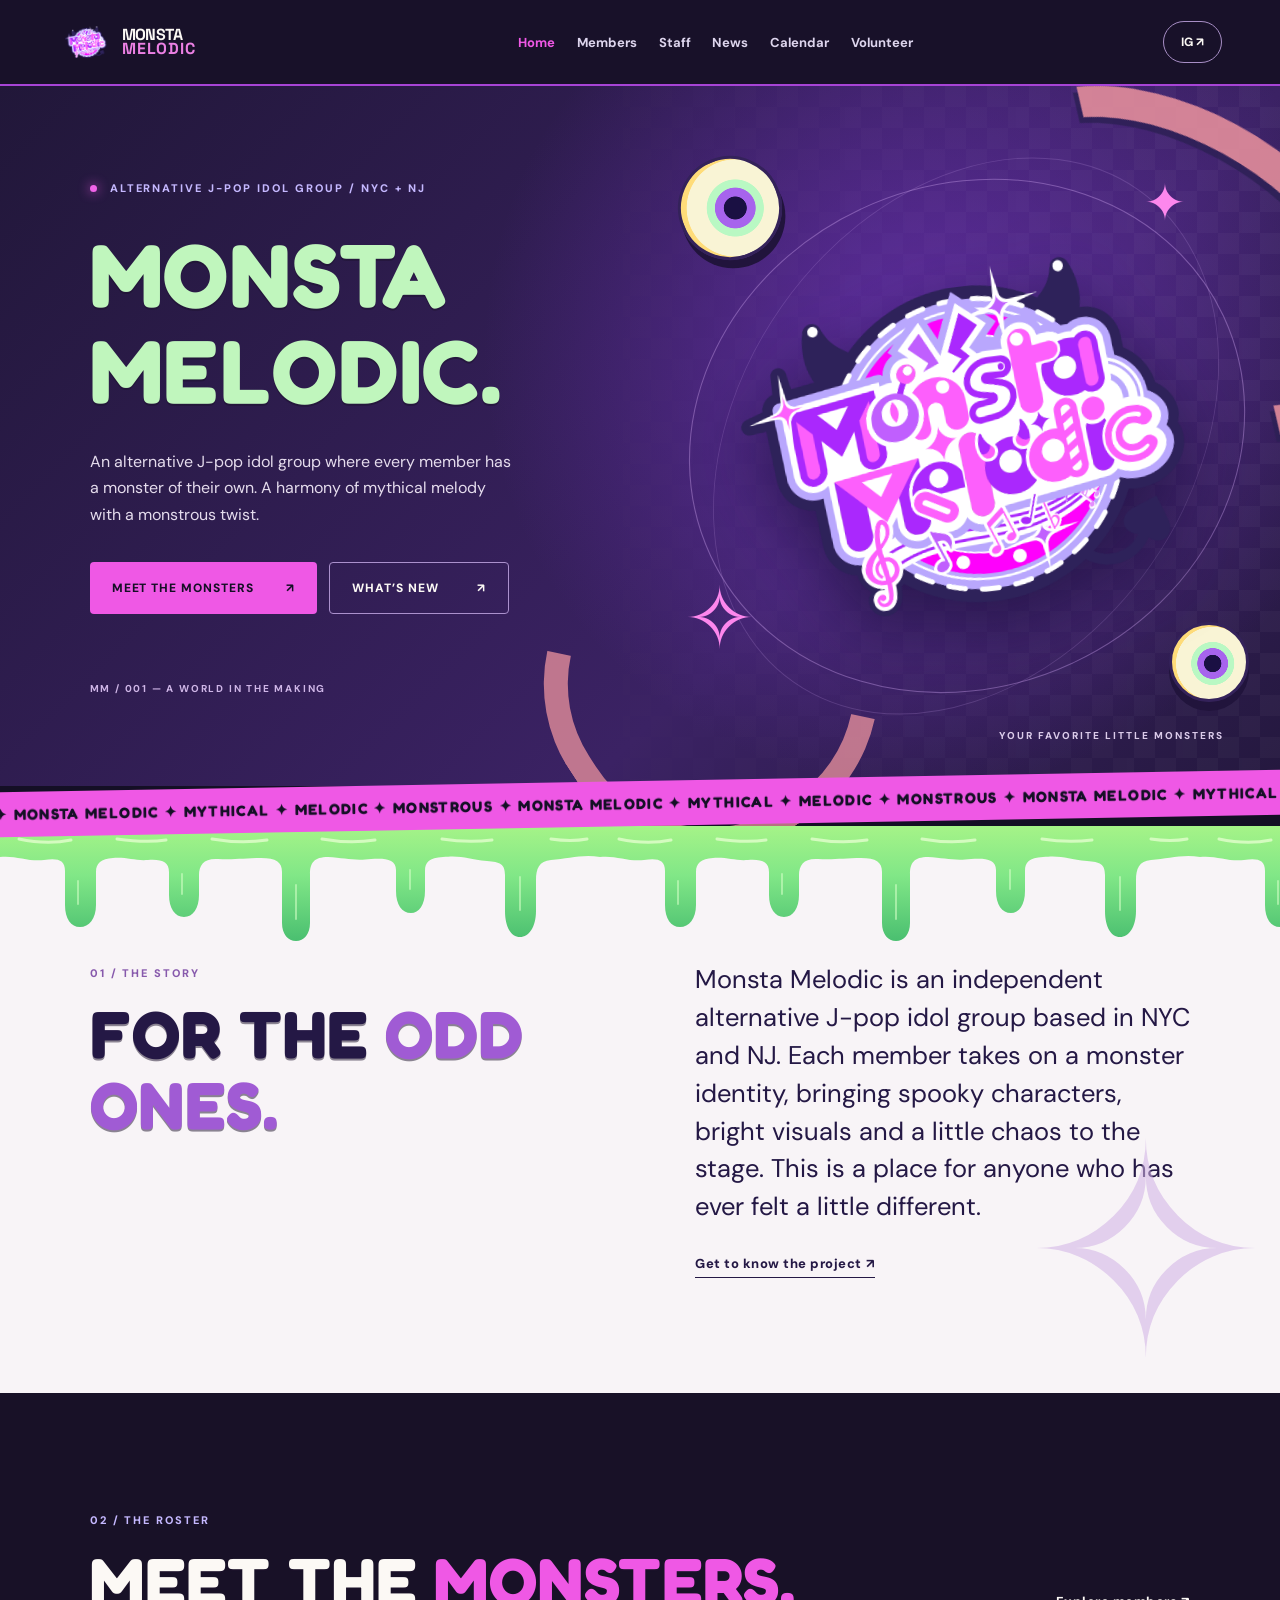
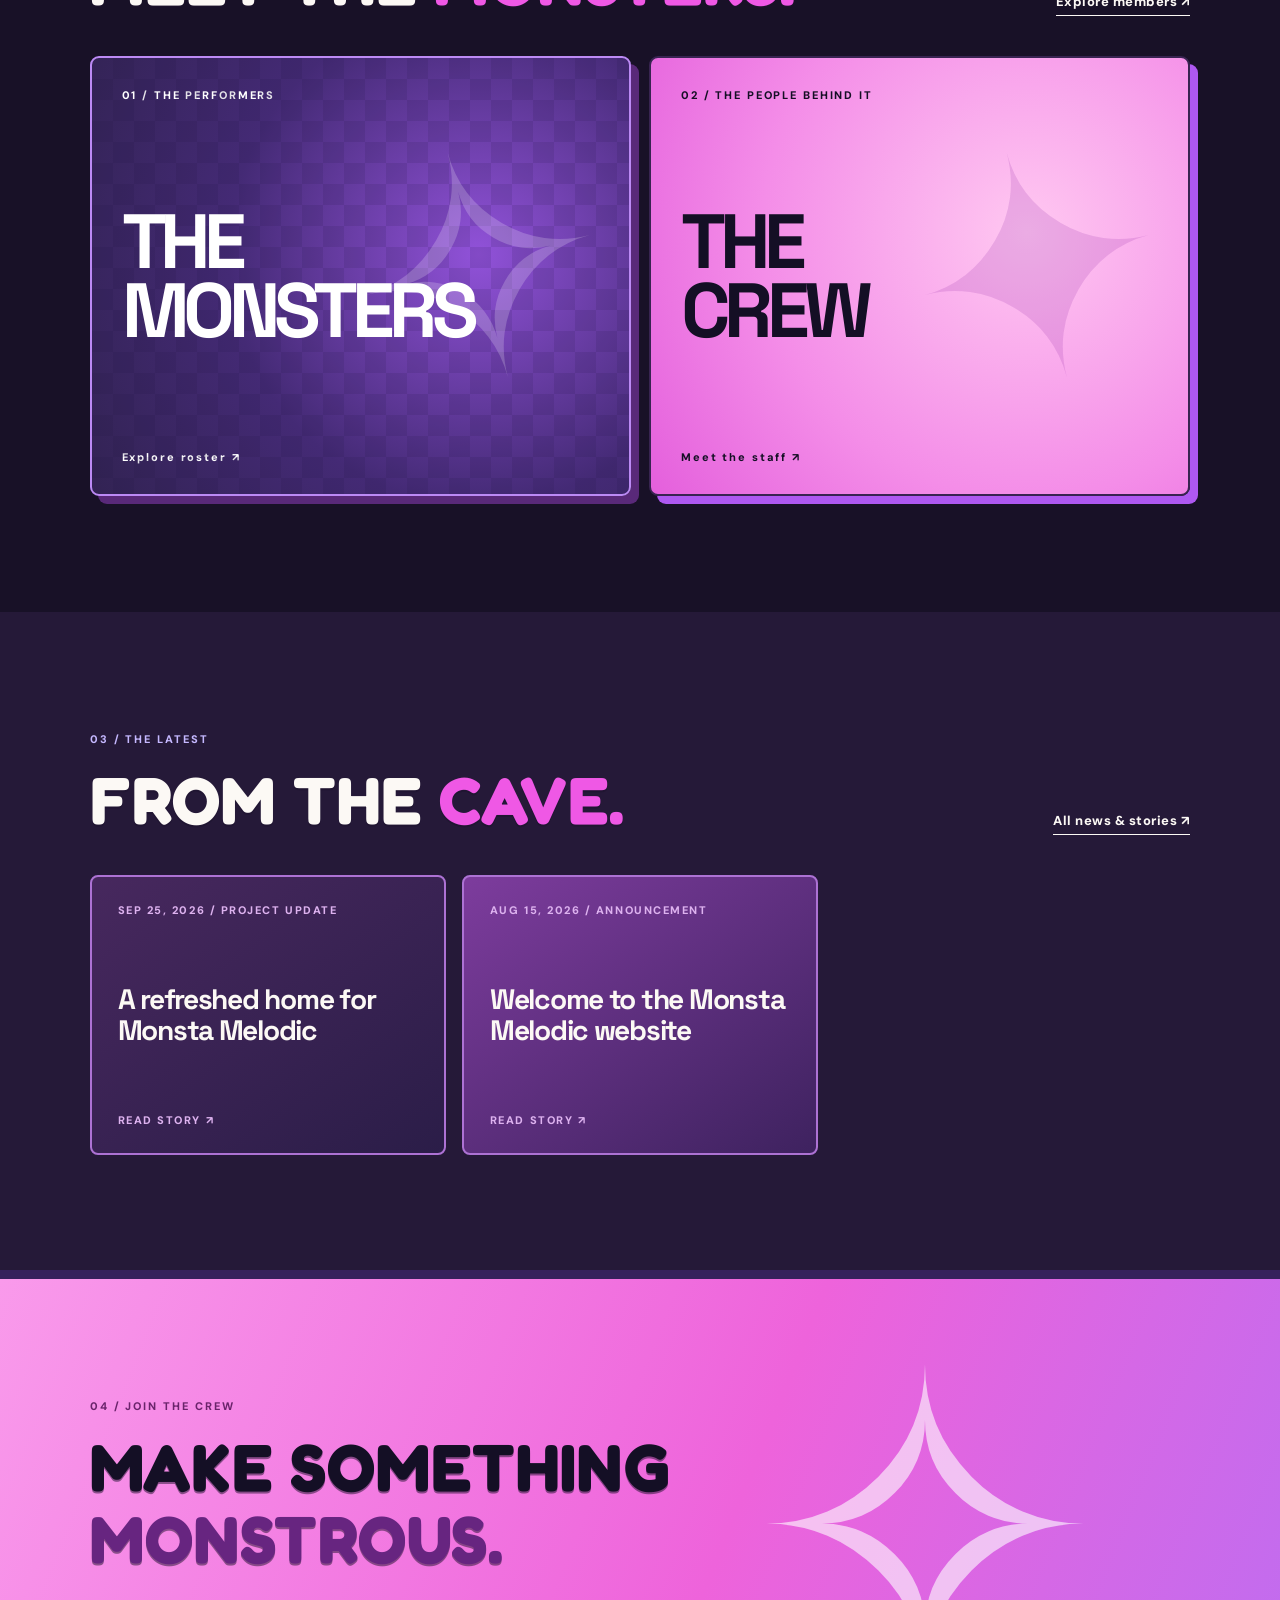
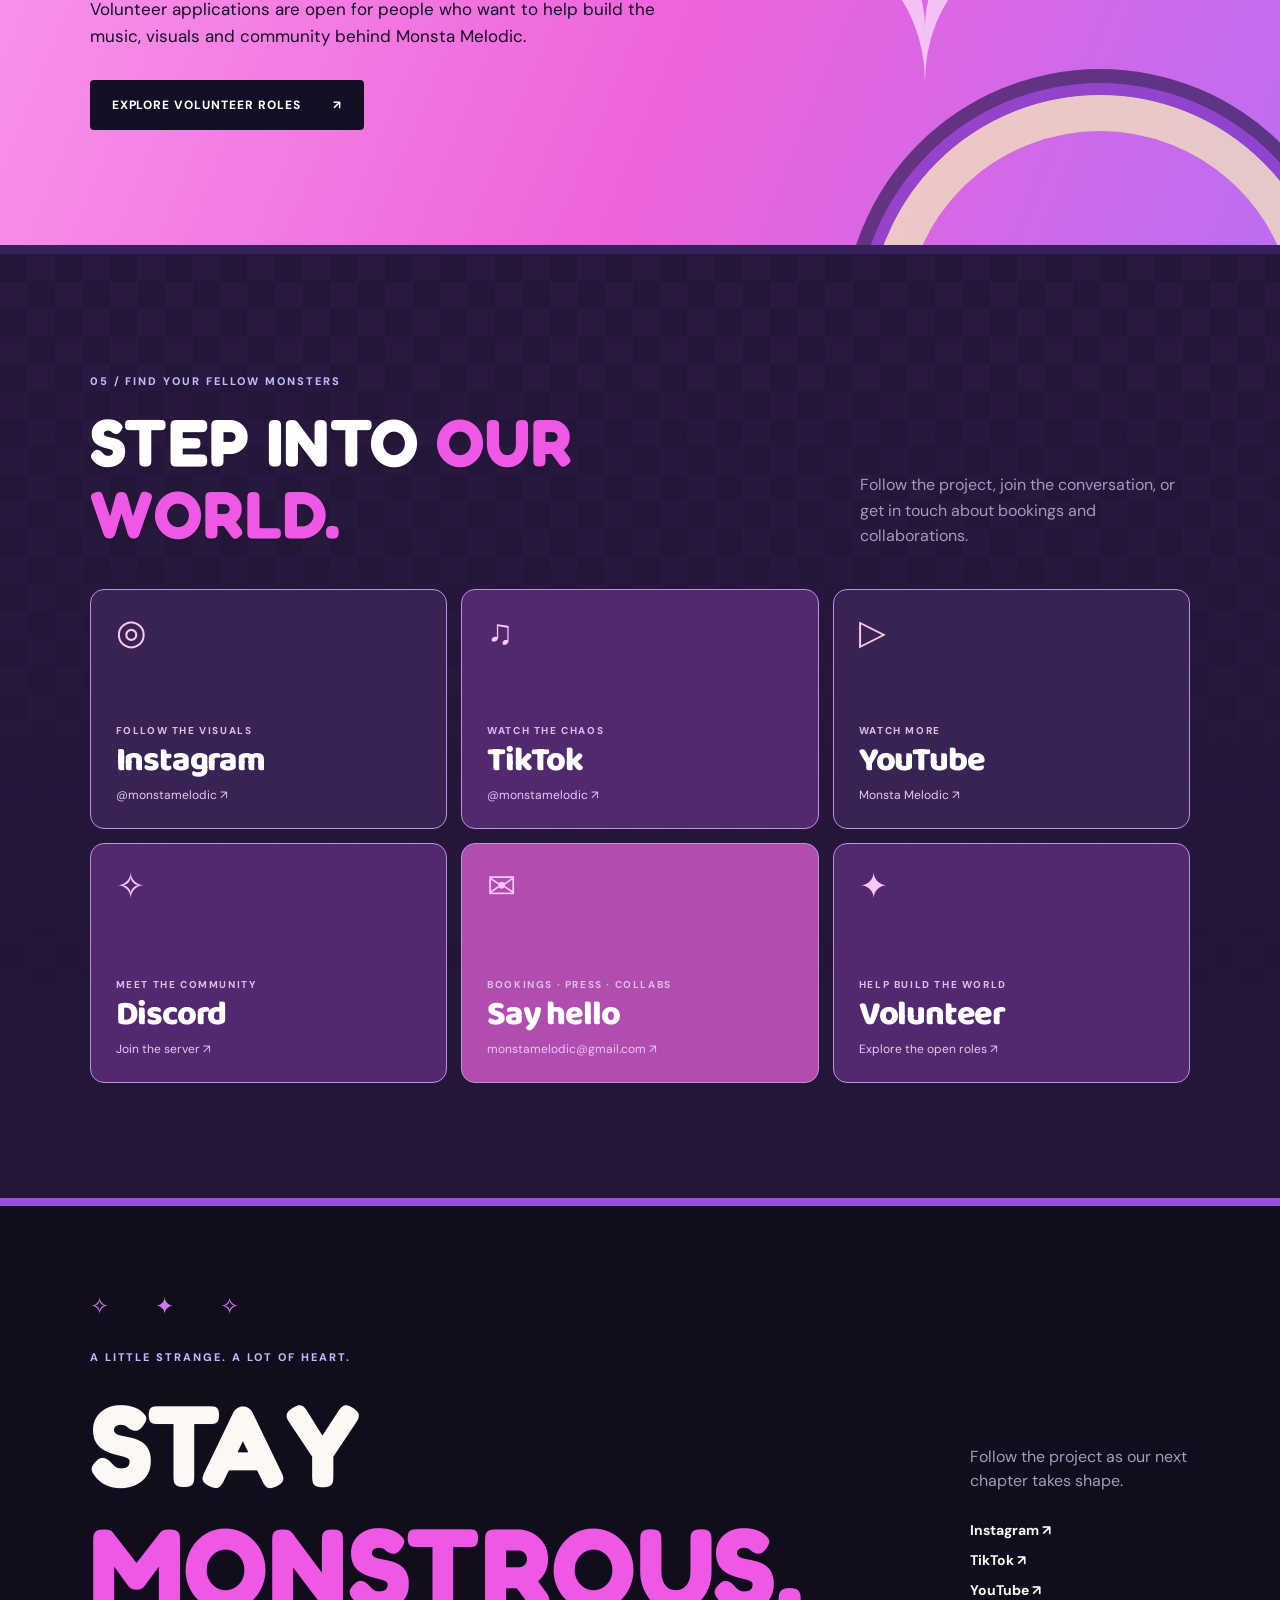
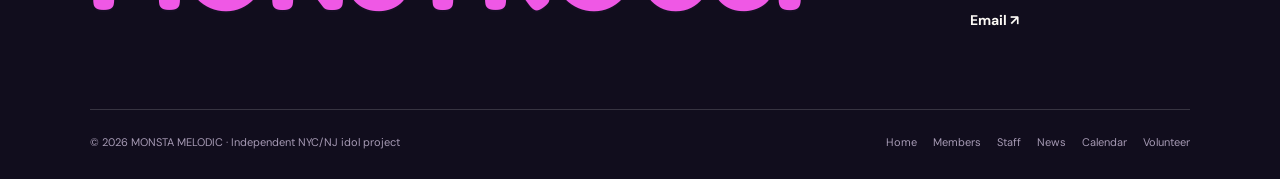
==== index.html @ 3c8974db "Add files via upload" ====
<!doctype html>
<html lang="en"><head><meta charset="utf-8"><meta name="viewport" content="width=device-width, initial-scale=1"><meta name="theme-color" content="#271c50"><meta name="description" content="Independent NYC/NJ alternative J-pop idol group. Mythical, melodic, monstrous."><title>Home · Monsta Melodic</title><link rel="icon" href="Logo.png"><link rel="preconnect" href="https://fonts.googleapis.com"><link rel="preconnect" href="https://fonts.gstatic.com" crossorigin><link href="https://fonts.googleapis.com/css2?family=Baloo+2:wght@600;700;800&family=DM+Sans:wght@400;500;600;700;800&family=Fredoka:wght@500;600;700&family=Space+Grotesk:wght@400;500;600;700&display=swap" rel="stylesheet"><link rel="stylesheet" href="styles.css?v=20260930staff"></head>
<body><a class="skip-link" href="#main">Skip to content</a><div class="site-wrap">
<header class="site-header"><a class="brand" href="index.html" aria-label="Monsta Melodic home"><img src="Logo.png" alt=""><span>MONSTA<span>MELODIC</span></span></a><button class="menu-toggle" type="button" aria-label="Open menu" aria-expanded="false" aria-controls="site-nav"><span></span><span></span></button><nav id="site-nav" aria-label="Main navigation"><a href="index.html" aria-current="page">Home</a><a href="members.html">Members</a><a href="staff.html">Staff</a><a href="news.html">News</a><a href="calendar.html">Calendar</a><a href="applications.html">Volunteer</a></nav><a class="header-social" href="https://www.instagram.com/monstamelodic/" target="_blank" rel="noopener" aria-label="Monsta Melodic Instagram">IG ↗</a></header>
<main id="main"><section class="hero panel" id="home"><div class="hero-copy"><span class="eyebrow"><i class="status-dot"></i> ALTERNATIVE J-POP IDOL GROUP / NYC + NJ</span><h1 class="hero-title"><span>MONSTA</span><span>MELODIC.</span></h1><p>An alternative J-pop idol group where every member has a monster of their own. A harmony of mythical melody with a monstrous twist.</p><div class="button-row"><a class="button bright" href="members.html">Meet the monsters <span>↗</span></a><a class="button outline" href="news.html">What’s new <span>↗</span></a></div><span class="hero-index">MM / 001 — A WORLD IN THE MAKING</span></div><div class="hero-art"><div class="halo halo-one"></div><div class="halo halo-two"></div><div class="sparkle sp-a">✦</div><div class="sparkle sp-b">✧</div><div class="brand-eye eye-left" aria-hidden="true"></div><div class="brand-eye eye-right" aria-hidden="true"></div><img src="Logo.png" alt="Monsta Melodic illustrated logo"><span class="art-label">YOUR FAVORITE LITTLE MONSTERS</span></div></section>
<div class="marquee" aria-label="Monsta Melodic · Mythical · Melodic · Monstrous"><div class="marquee-track" aria-hidden="true"><span>✦ MONSTA MELODIC ✦ MYTHICAL ✦ MELODIC ✦ MONSTROUS ✦ MONSTA MELODIC ✦ MYTHICAL ✦ MELODIC ✦ MONSTROUS ✦ MONSTA MELODIC ✦ MYTHICAL ✦ MELODIC ✦ MONSTROUS ✦ MONSTA MELODIC ✦ MYTHICAL ✦ MELODIC ✦ MONSTROUS ✦ MONSTA MELODIC ✦ MYTHICAL ✦ MELODIC ✦ MONSTROUS </span><span>✦ MONSTA MELODIC ✦ MYTHICAL ✦ MELODIC ✦ MONSTROUS ✦ MONSTA MELODIC ✦ MYTHICAL ✦ MELODIC ✦ MONSTROUS ✦ MONSTA MELODIC ✦ MYTHICAL ✦ MELODIC ✦ MONSTROUS ✦ MONSTA MELODIC ✦ MYTHICAL ✦ MELODIC ✦ MONSTROUS ✦ MONSTA MELODIC ✦ MYTHICAL ✦ MELODIC ✦ MONSTROUS </span></div></div>
<section class="section split-intro" id="about"><div><span class="eyebrow">01 / THE STORY</span><h2>FOR THE <em>ODD ONES.</em></h2></div><div><p>Monsta Melodic is an independent alternative J-pop idol group based in NYC and NJ. Each member takes on a monster identity, bringing spooky characters, bright visuals and a little chaos to the stage. This is a place for anyone who has ever felt a little different.</p><a class="text-link" href="members.html">Get to know the project ↗</a></div></section>
<section class="section feature-section"><div class="section-head"><div><span class="eyebrow">02 / THE ROSTER</span><h2>MEET THE <em>MONSTERS.</em></h2></div><a class="text-link" href="members.html">Explore members ↗</a></div><div class="feature-grid"><a href="members.html" class="feature-card feature-purple"><span>01 / THE PERFORMERS</span><div class="feature-symbol">✧</div><strong>THE<br>MONSTERS</strong><span class="feature-arrow">Explore roster ↗</span></a><a href="staff.html" class="feature-card feature-pink"><span>02 / THE PEOPLE BEHIND IT</span><div class="feature-symbol">✦</div><strong>THE<br>CREW</strong><span class="feature-arrow">Meet the staff ↗</span></a></div></section>
<section class="section latest-section"><div class="section-head"><div><span class="eyebrow">03 / THE LATEST</span><h2>FROM THE <em>CAVE.</em></h2></div><a class="text-link" href="news.html">All news & stories ↗</a></div><div id="latest-posts" class="latest-grid"><a class="news-tile" href="news.html"><span>PROJECT UPDATES</span><h3>Catch up with Monsta Melodic</h3><span>Read the news ↗</span></a></div></section>
<section class="section join-section" id="volunteer"><div><span class="eyebrow">04 / JOIN THE CREW</span><h2>MAKE SOMETHING <em>MONSTROUS.</em></h2><p>Volunteer applications are open for people who want to help build the music, visuals and community behind Monsta Melodic.</p><a class="button dark" href="applications.html">Explore volunteer roles <span>↗</span></a></div><span class="join-star" aria-hidden="true">✧</span></section>
<section class="section social-section" id="contact"><div class="section-head"><div><span class="eyebrow">05 / FIND YOUR FELLOW MONSTERS</span><h2>STEP INTO <em>OUR WORLD.</em></h2></div><p>Follow the project, join the conversation, or get in touch about bookings and collaborations.</p></div><div class="social-grid"><a class="social-card" href="https://www.instagram.com/monstamelodic/" target="_blank" rel="noopener"><span class="social-symbol">◎</span><span>FOLLOW THE VISUALS</span><strong>Instagram</strong><small>@monstamelodic ↗</small></a><a class="social-card" href="https://www.tiktok.com/@monstamelodic" target="_blank" rel="noopener"><span class="social-symbol">♫</span><span>WATCH THE CHAOS</span><strong>TikTok</strong><small>@monstamelodic ↗</small></a><a class="social-card" href="https://www.youtube.com/channel/UCwxbz_F4ipwJG1VYpBXucgw?themeRefresh=1" target="_blank" rel="noopener"><span class="social-symbol">▷</span><span>WATCH MORE</span><strong>YouTube</strong><small>Monsta Melodic ↗</small></a><button class="social-card discord-trigger" type="button"><span class="social-symbol">✧</span><span>MEET THE COMMUNITY</span><strong>Discord</strong><small>Join the server ↗</small></button><a class="social-card social-email" href="mailto:monstamelodic@gmail.com"><span class="social-symbol">✉</span><span>BOOKINGS · PRESS · COLLABS</span><strong>Say hello</strong><small>monstamelodic@gmail.com ↗</small></a><a class="social-card social-volunteer" href="applications.html"><span class="social-symbol">✦</span><span>HELP BUILD THE WORLD</span><strong>Volunteer</strong><small>Explore the open roles ↗</small></a></div></section></main>
<footer class="site-footer"><div class="footer-lead"><div><span class="eyebrow">A little strange. A lot of heart.</span><h2>STAY<br><em>MONSTROUS.</em></h2></div><div class="footer-connect"><p>Follow the project as our next chapter takes shape.</p><a href="https://www.instagram.com/monstamelodic/" target="_blank" rel="noopener">Instagram ↗</a><a href="https://www.tiktok.com/@monstamelodic" target="_blank" rel="noopener">TikTok ↗</a><a href="https://www.youtube.com/channel/UCwxbz_F4ipwJG1VYpBXucgw?themeRefresh=1" target="_blank" rel="noopener">YouTube ↗</a><a href="mailto:monstamelodic@gmail.com">Email ↗</a></div></div><div class="footer-bottom"><span>© 2026 MONSTA MELODIC · Independent NYC/NJ idol project</span><nav aria-label="Footer navigation"><a href="index.html">Home</a><a href="members.html">Members</a><a href="staff.html">Staff</a><a href="news.html">News</a><a href="calendar.html">Calendar</a><a href="applications.html">Volunteer</a></nav></div></footer></div><script src="script.js?v=20260930staff" defer></script></body></html>
---- styles.css ----
:root{--ink:#241845;--navy:#211739;--deep:#140f25;--pink:#ef58e5;--violet:#a759ee;--lilac:#c5b8ff;--cream:#fcf9f5;--muted:#a59ab8;--line:rgba(255,255,255,.16)}*{box-sizing:border-box}html{scroll-behavior:smooth}body{margin:0;background:var(--deep);color:var(--cream);font-family:'DM Sans',sans-serif}button,a{font:inherit}a{color:inherit;text-decoration:none}button{cursor:pointer}img{max-width:100%;display:block}::selection{background:var(--pink);color:var(--deep)}:focus-visible{outline:3px solid var(--pink);outline-offset:4px}.skip-link{position:absolute;top:-100px;left:20px;background:white;color:#211739;padding:12px;z-index:100}.skip-link:focus{top:12px}.site-wrap{max-width:1800px;margin:auto;overflow:hidden}.site-header{height:86px;padding:0 clamp(20px,4.5vw,84px);display:flex;align-items:center;gap:32px;border-bottom:1px solid var(--line);position:relative;z-index:40;background:#181129}.brand{display:flex;align-items:center;gap:8px;min-width:210px;font-family:'Space Grotesk',sans-serif;font-size:16px;font-weight:700;letter-spacing:-.065em;line-height:.88}.brand span span{display:block;color:var(--pink);letter-spacing:.06em}.brand img{width:56px;height:56px;object-fit:contain}.site-header nav{display:flex;align-items:center;gap:clamp(11px,1.7vw,30px);margin:auto}.site-header nav a{color:#ddd5ed;font-size:13px;font-weight:700;transition:color .2s;white-space:nowrap}.site-header nav a:hover,.site-header nav a[aria-current]{color:var(--pink)}.header-social{font-size:12px;font-weight:800;border:1px solid #a78ec5;border-radius:100px;padding:12px 17px;white-space:nowrap}.header-social:hover{background:var(--pink);color:var(--deep);border-color:var(--pink)}.menu-toggle{display:none}.eyebrow{font-size:11px;font-weight:800;letter-spacing:.18em;text-transform:uppercase;color:var(--lilac)}h1,h2,h3,p{margin-top:0}h1,h2,h3{font-family:'Space Grotesk',sans-serif;letter-spacing:-.065em}h1{font-size:clamp(64px,8.5vw,142px);line-height:.91;margin:26px 0}h2{font-size:clamp(42px,5.2vw,85px);line-height:.96;margin:16px 0 0}h1 em,h2 em{font-style:normal;color:var(--pink)}.hero{min-height:700px;display:grid;grid-template-columns:1fr 49%;position:relative;background:radial-gradient(circle at 74% 46%,#61369f 0,#38235e 31%,#23193a 62%,#1b1530 95%)}.hero-copy{padding:clamp(58px,7vw,115px) 0 42px clamp(24px,7vw,115px);position:relative;z-index:2}.hero h1{font-size:clamp(62px,7.25vw,116px)}.hero h1 span{color:var(--lilac)}.hero-copy>p{max-width:430px;color:#e5dced;line-height:1.65;font-size:16px}.status-dot{display:inline-block;width:7px;height:7px;border-radius:50%;background:#f064e8;margin-right:8px;box-shadow:0 0 12px var(--pink)}.button-row{display:flex;gap:12px;flex-wrap:wrap;margin-top:34px}.button{display:inline-flex;align-items:center;justify-content:space-between;gap:32px;padding:17px 22px;min-width:180px;border-radius:4px;text-transform:uppercase;font-size:12px;font-weight:800;letter-spacing:.08em;transition:transform .2s,background .2s,box-shadow .2s}.button:hover{transform:translateY(-4px);box-shadow:0 12px 30px #0004}.button.bright{background:var(--pink);color:var(--deep)}.button.outline{border:1px solid #ab91cd}.button.dark{background:var(--deep);color:white}.hero-index{display:block;color:#aa94c8;font-size:10px;font-weight:700;letter-spacing:.18em;margin-top:68px}.hero-art{position:relative;display:grid;place-items:center;min-height:620px;isolation:isolate}.hero-art img{width:min(95%,590px);filter:drop-shadow(0 30px 60px #180c3b99);transform:rotate(-7deg);transition:transform .6s}.hero-art:hover img{transform:rotate(-2deg) scale(1.04)}.halo{border:1px solid #bd95e073;position:absolute;border-radius:50%;width:min(80%,550px);aspect-ratio:1;transform:rotate(-25deg) scaleX(1.13)}.halo-two{width:min(96%,680px);opacity:.5;transform:rotate(35deg) scaleX(.75)}.sparkle{position:absolute;color:#fd87ed;font-size:50px}.sp-a{top:12%;right:15%}.sp-b{bottom:16%;left:5%;font-size:85px}.art-label{position:absolute;bottom:44px;right:9%;font-size:10px;font-weight:800;letter-spacing:.2em;color:#dbcbea}.marquee{overflow:hidden;background:var(--pink);color:var(--deep);white-space:nowrap;padding:13px 0;transform:rotate(-1deg);margin:-5px -6px 0;position:relative;z-index:3;font:800 13px 'Space Grotesk';letter-spacing:.18em}.marquee div{width:max-content;animation:marquee 32s linear infinite}@keyframes marquee{to{transform:translateX(-50%)}}.section{padding:clamp(70px,9vw,145px) clamp(24px,7vw,115px)}.split-intro{display:grid;grid-template-columns:1fr 1fr;gap:10%;background:#f8f4f7;color:var(--ink)}.split-intro .eyebrow{color:#8759ac}.split-intro h2 em{color:#a05bd4}.split-intro>div:nth-child(2){align-self:end}.split-intro p{font-size:clamp(18px,2vw,27px);line-height:1.48;max-width:610px}.text-link{font-size:13px;font-weight:800;letter-spacing:.04em;border-bottom:1px solid currentColor;padding-bottom:5px;display:inline-block;transition:transform .2s,color .2s}.text-link:hover{transform:translateX(4px);color:var(--pink)}.section-head{display:flex;align-items:end;justify-content:space-between;gap:24px;margin-bottom:40px}.section-head p{color:var(--muted);max-width:330px;line-height:1.6;margin:0}.section-head .text-link{white-space:nowrap}.feature-section{background:#181127}.feature-grid{display:grid;grid-template-columns:1fr 1fr;gap:18px}.feature-card{min-height:440px;border-radius:9px;padding:30px;position:relative;overflow:hidden;display:flex;flex-direction:column;justify-content:space-between;transition:transform .25s}.feature-card:hover{transform:translateY(-7px)}.feature-purple{background:radial-gradient(circle at 72% 45%,#9152d9,#442a75 55%,#322353);color:white}.feature-pink{background:radial-gradient(circle at 70% 40%,#ffc8f1,#f48de8 58%,#e45fdc);color:var(--deep)}.feature-card>span:first-child,.feature-arrow{font-size:11px;font-weight:800;letter-spacing:.17em}.feature-card strong{font:700 clamp(58px,6vw,100px)/.9 'Space Grotesk';letter-spacing:-.08em;position:relative;z-index:2}.feature-symbol{position:absolute;right:4%;top:14%;font-size:clamp(190px,24vw,350px);line-height:1;color:#fff3;transform:rotate(-15deg)}.feature-pink .feature-symbol{color:#8a25a02c}.latest-section{background:#251938}.latest-grid{display:grid;grid-template-columns:repeat(3,1fr);gap:16px}.news-tile{min-height:280px;padding:26px;border:1px solid #8d6da07c;background:#332247;border-radius:8px;display:flex;flex-direction:column;transition:background .2s,transform .2s}.news-tile:hover{background:#49305d;transform:translateY(-5px)}.news-tile>span{color:#ddb2ef;text-transform:uppercase;font-size:11px;letter-spacing:.14em;font-weight:800}.news-tile h3{font-size:clamp(23px,2.2vw,33px);line-height:1.1;margin:auto 0}.join-section{background:var(--pink);color:var(--deep);position:relative;min-height:420px;display:flex;align-items:center;overflow:hidden}.join-section>div{position:relative;z-index:1;max-width:750px}.join-section .eyebrow{color:#6a246b}.join-section h2 em{color:#672580}.join-section p{max-width:600px;line-height:1.6;margin:22px 0 30px;font-size:17px}.join-star{position:absolute;right:5%;top:-25%;font-size:600px;color:#fff5;line-height:1}.contact-strip{background:#1b132b;display:flex;justify-content:space-between;gap:25px;align-items:center;padding-top:42px;padding-bottom:42px;font-size:13px;letter-spacing:.1em;font-weight:800}.contact-strip a{font-size:clamp(16px,2vw,30px);letter-spacing:-.03em;overflow-wrap:anywhere}.site-footer{background:#110d1d;padding:85px clamp(24px,7vw,115px) 30px}.footer-lead{display:flex;justify-content:space-between;gap:40px;padding-bottom:80px}.footer-lead h2{font-size:clamp(60px,9vw,150px)}.footer-connect{max-width:220px;display:flex;flex-direction:column;gap:12px;align-self:end}.footer-connect p{color:var(--muted);line-height:1.5}.footer-connect a{font-size:14px;font-weight:700}.footer-connect a:hover{color:var(--pink)}.footer-bottom{border-top:1px solid var(--line);padding-top:25px;display:flex;justify-content:space-between;gap:25px;color:#a69ab4;font-size:11px}.footer-bottom nav{display:flex;flex-wrap:wrap;gap:16px}.footer-bottom a:hover{color:white}.page-hero{min-height:440px;padding:85px clamp(24px,7vw,115px);position:relative;display:flex;align-items:center;justify-content:space-between;gap:30px;background:radial-gradient(circle at 85% 50%,#58368d,#271b46 51%,#201632)}.page-hero>div:first-child{z-index:1}.page-hero h1{font-size:clamp(60px,8vw,118px);margin:22px 0}.page-hero p{color:#e0d3ed;font-size:17px;line-height:1.5;max-width:520px}.hero-sticker{font:300px/.8 'Space Grotesk';color:#e78cf0a1;transform:rotate(-20deg);position:relative}.hero-sticker small{position:absolute;bottom:0;right:5%;font:800 11px 'DM Sans';letter-spacing:.18em;white-space:nowrap;border:1px solid #cfb3dc;padding:12px;border-radius:40px;transform:rotate(20deg)}.roster-section,.staff-section,.news-section,.roles-section,.calendar-section{background:#f8f4f7;color:var(--ink)}.roster-section .eyebrow,.staff-section .eyebrow,.news-section .eyebrow,.roles-section .eyebrow,.calendar-section .eyebrow{color:#8759ac}.member-grid{display:grid;grid-template-columns:repeat(3,minmax(0,1fr));gap:28px}.member-card{background:white;border:1px solid #e8dce9;border-radius:9px;overflow:hidden;box-shadow:0 10px 30px #2117390b;transition:transform .25s,box-shadow .25s}.member-card:hover{transform:translateY(-5px);box-shadow:0 22px 40px #2117391c}.member-visual{height:360px;position:relative;overflow:hidden;background:linear-gradient(140deg,var(--accent),#2d2051 80%)}.member-visual:after{content:'';position:absolute;width:260px;height:260px;border-radius:50%;border:1px solid #fff7;top:35px;left:calc(50% - 130px);pointer-events:none}.member-toggle{height:100%;width:100%;border:0;text-align:left;background:none;color:#fff;position:relative;display:flex;flex-direction:column;justify-content:space-between;padding:22px}.member-number,.portrait-caption,.member-hint{z-index:1;font-size:11px;font-weight:800;letter-spacing:.14em}.portrait-placeholder{font:240px/.8 'Space Grotesk';align-self:center;color:#fff7;transform:rotate(-14deg);transition:transform .3s}.member-card:hover .portrait-placeholder{transform:rotate(4deg) scale(1.08)}.portrait-caption{align-self:center}.member-hint{align-self:flex-end}.member-bio{position:absolute;inset:0;z-index:3;background:#24183eeF;color:#fff;padding:30px;display:flex;flex-direction:column;justify-content:center;opacity:0;visibility:hidden;transform:translateY(15px);transition:opacity .25s,transform .25s,visibility .25s}.member-card:hover .member-bio,.member-toggle:focus-visible + .member-bio,.member-card.is-open .member-bio{opacity:1;visibility:visible;transform:none}.member-bio .position-tag{color:#ffbaf1;font-size:10px;font-weight:800;letter-spacing:.13em}.bio-quote{font:600 31px/1.15 'Space Grotesk';letter-spacing:-.04em;margin:22px 0}.member-bio p:not(.bio-quote){color:#d0c3df;font-size:14px}.bio-social{display:flex;gap:12px}.bio-social a{border:1px solid #be96d1;border-radius:30px;padding:8px 12px;font-size:11px;font-weight:800}.bio-social a:hover{background:var(--pink);color:var(--deep)}.member-meta{padding:22px 22px 12px;display:flex;justify-content:space-between;align-items:end}.member-meta h3{font-size:30px;margin:8px 0 0}.color-swatch{width:22px;height:22px;border-radius:50%;border:3px solid white;box-shadow:0 0 0 1px #aaa}.member-card dl{margin:0;padding:0 22px 22px}.member-card dl div{display:flex;justify-content:space-between;padding:10px 0;border-top:1px solid #eee2ef;gap:15px;font-size:12px}.member-card dt{color:#7c718b}.member-card dd{margin:0;font-weight:800}.mini-cta{background:#311f50;display:flex;justify-content:space-between;gap:20px;padding-top:44px;padding-bottom:44px;font-size:13px;font-weight:800;letter-spacing:.13em}.mini-cta a{color:#f98be7}.filter-bar{display:flex;gap:9px;flex-wrap:wrap;margin-bottom:34px}.filter{border:1px solid #d9cce3;border-radius:100px;background:transparent;color:var(--ink);padding:11px 18px;font-size:12px;font-weight:800}.filter:hover,.filter.active{background:var(--ink);border-color:var(--ink);color:white}.staff-grid{display:grid;grid-template-columns:repeat(4,minmax(0,1fr));gap:32px 18px}.staff-card{background:white;border:1px solid #e8dce9;border-radius:9px;padding:28px 20px 22px;position:relative;margin-top:65px;box-shadow:0 10px 30px #2117390b;transition:transform .2s}.staff-card:hover{transform:translateY(-5px)}.staff-card[hidden]{display:none}.staff-avatar{height:130px;width:130px;border-radius:50%;display:grid;place-items:center;background:linear-gradient(140deg,#f6a4ef,#6c3aaf);border:7px solid #f8f4f7;box-shadow:0 0 0 1px #b9a3cc;margin:-92px auto 24px;overflow:hidden}.staff-avatar img{width:100%;height:100%;object-fit:cover}.staff-avatar span{color:white;font-size:85px;line-height:1}.staff-nameplate{background:#301d50;color:white;padding:12px 15px;font:800 12px 'Space Grotesk';letter-spacing:.07em;border-radius:3px;display:flex;justify-content:space-between}.staff-content{padding:18px 5px 4px}.department-tag{display:inline-block;background:#f1dcf5;color:#6c327f;padding:6px 9px;border-radius:3px;font-size:10px;font-weight:800;text-transform:uppercase;letter-spacing:.1em}.staff-content h3{font-size:24px;margin:16px 0 9px}.staff-content p{font-size:13px;line-height:1.55;color:#5e526b;min-height:62px}.staff-placeholder{font-size:11px;color:#8c7d99}.open-role{background:#f6e6f7;border-style:dashed;border-color:#bd78cb}.open-role .staff-nameplate{background:#9b49a7}.open-role .staff-avatar{background:var(--pink)}.open-role .text-link{margin-top:12px}.roles-grid{display:grid;grid-template-columns:repeat(3,1fr);gap:16px}.role-card{background:#fff;border:1px solid #e4d6e5;border-radius:8px;padding:27px;min-height:260px;display:flex;flex-direction:column;transition:transform .2s,box-shadow .2s}.role-card:hover{transform:translateY(-5px);box-shadow:0 15px 30px #2117391c}.role-icon{font-size:35px;color:#a047cb}.role-category{font-size:11px;color:#8a698f;font-weight:800;text-transform:uppercase;letter-spacing:.1em;margin:15px 0}.role-card h3{font-size:27px;line-height:1.08;margin:0}.role-action{border-top:1px solid #e5d9e7;padding-top:15px;margin-top:auto;display:flex;justify-content:space-between;font-size:12px;font-weight:800}.note-box{margin-top:30px;background:#eee0f4;border-radius:7px;padding:25px 30px;display:flex;align-items:center;gap:20px;flex-wrap:wrap}.note-box span{font-size:12px;font-weight:800;letter-spacing:.1em}.note-box p{margin:0}.note-box a{margin-left:auto}.archive-list{display:grid;gap:12px}.archive-item{border:1px solid #e7d9e8;background:white;padding:28px;display:grid;grid-template-columns:160px 1fr auto;gap:30px;align-items:center;transition:background .2s,transform .2s}.archive-item:hover{background:#f5e6f8;transform:translateX(4px)}.archive-item time,.archive-item .category{font-size:11px;color:#7d568f;letter-spacing:.1em;text-transform:uppercase;font-weight:800}.archive-item h3{font-size:27px;margin:5px 0}.archive-item p{margin:0;font-size:13px;color:#695d74}.archive-item .arrow{font-size:25px}.article-view{max-width:800px;margin:auto}.article-view[hidden],.archive-list[hidden]{display:none}.article-kicker{display:block;margin:55px 0 15px}.article-view h2{font-size:clamp(42px,5vw,78px);margin-bottom:32px}.article-body{font-size:18px;line-height:1.75;color:#514359}.article-body p{margin:0 0 22px}.calendar-frame{height:650px;border:12px solid #392353;border-radius:12px;overflow:hidden;background:#fff}.calendar-frame iframe{width:100%;height:100%;border:0}.calendar-note{margin:20px 0 0;color:#6e617a}.calendar-note a{text-decoration:underline}@media(max-width:1150px){.site-header{gap:12px}.brand{min-width:170px}.site-header nav{gap:11px}.site-header nav a{font-size:12px}.header-social{display:none}.staff-grid{grid-template-columns:repeat(3,1fr)}}@media(max-width:900px){.site-header{height:74px}.menu-toggle{display:block;margin-left:auto;background:transparent;border:0;width:42px;height:42px;position:relative;z-index:42}.menu-toggle span{display:block;height:2px;background:white;margin:8px 3px}.site-header nav{display:none;position:absolute;top:74px;left:0;right:0;background:#211739;padding:24px;box-shadow:0 15px 30px #0005;flex-direction:column;align-items:stretch;gap:0}.site-header nav.open{display:flex}.site-header nav a{padding:14px 8px;font-size:16px;border-bottom:1px solid var(--line)}.hero{grid-template-columns:1fr}.hero-copy{padding:70px 32px 0}.hero-art{min-height:430px}.hero-art img{width:min(70%,480px)}.hero-index{margin-top:40px}.split-intro{gap:30px}.member-grid,.roles-grid{grid-template-columns:repeat(2,1fr)}.staff-grid{grid-template-columns:repeat(2,1fr)}.hero-sticker{font-size:200px}.page-hero{min-height:390px}.latest-grid{grid-template-columns:repeat(2,1fr)}}@media(max-width:620px){.brand{min-width:0}.site-header{padding:0 20px}.hero h1{font-size:clamp(52px,13.2vw,76px)}.hero-art{min-height:320px}.hero-art img{width:min(82%,380px)}.art-label{bottom:18px;font-size:8px}.sparkle{font-size:30px}.sp-b{font-size:50px}.section{padding:70px 22px}.split-intro,.feature-grid,.latest-grid,.member-grid,.staff-grid,.roles-grid{grid-template-columns:1fr}.section-head{align-items:start;flex-direction:column}.feature-card{min-height:360px}.feature-card strong{font-size:70px}.member-visual{height:360px}.staff-grid{gap:40px}.staff-card{margin-top:70px}.page-hero{padding:75px 22px;min-height:400px}.page-hero h1{font-size:clamp(53px,13vw,78px)}.hero-sticker{position:absolute;right:-25px;bottom:20px;font-size:130px;opacity:.35}.hero-sticker small{display:none}.footer-lead,.footer-bottom,.contact-strip,.mini-cta{flex-direction:column;align-items:start}.footer-lead{padding-bottom:50px}.footer-connect{align-self:start}.site-footer{padding:75px 22px 30px}.archive-item{grid-template-columns:1fr auto;gap:12px}.archive-item time{grid-column:1/-1}.archive-item h3{font-size:24px}.calendar-frame{height:560px;border-width:6px}.join-star{font-size:400px;right:-130px;top:0}.note-box a{margin-left:0}.button{min-width:0}.brand img{width:46px;height:46px}.brand{font-size:14px}}@media(prefers-reduced-motion:reduce){*,*:before,*:after{scroll-behavior:auto!important;animation-duration:.01ms!important;transition-duration:.01ms!important}}
.member-close{position:absolute;right:20px;top:18px;background:transparent;border:1px solid #ccacd9;border-radius:50%;color:white;font-size:22px;width:37px;height:37px;line-height:1}.member-close:hover{background:#a554c3}.member-bio .position-tag{padding-right:35px}
/* Monsta Melodic world: bright J-pop color, spooky characters, and restrained motion. */
:root{--candy:#f454e9;--electric:#a621f5;--mint:#b7f8c0;--lime:#e9ef8c;--coral:#ec939e;--night:#2d2055}
.hero,.page-hero{background-image:radial-gradient(circle at 72% 38%,#7132bfaa 0,transparent 43%),linear-gradient(135deg,#211739,#3b2264 65%,#24183e)}
.hero:before,.page-hero:before{content:"";position:absolute;inset:0;pointer-events:none;background:conic-gradient(#ffffff12 25%,transparent 0 50%,#ffffff12 0 75%,transparent 0) 0 0/42px 42px;mask-image:linear-gradient(90deg,transparent 42%,#000b 100%);opacity:.65}
.hero-art img{animation:logoFloat 5.5s ease-in-out infinite;position:relative;z-index:2;filter:drop-shadow(0 25px 33px #0d092888)}
.hero-art:hover img{animation-play-state:paused;transform:rotate(-2deg) scale(1.04)}
@keyframes logoFloat{0%,100%{transform:translateY(0) rotate(-6deg)}50%{transform:translateY(-19px) rotate(-3deg)}}
.hero-art .brand-eye{position:absolute;width:104px;height:104px;border-radius:50%;background:radial-gradient(circle at 55% 52%,#1a1043 0 15%,#a764ed 16% 27%,#b9f8c3 28% 38%,#f9f4d5 39% 65%,#ffdc79 66% 74%,transparent 75%);border:3px solid #34225a;box-shadow:0 9px 0 #21143c;z-index:1;animation:eyeBob 6s ease-in-out infinite}
.hero-art .eye-left{left:4%;top:10%;transform:rotate(-22deg)}.hero-art .eye-right{right:5%;bottom:12%;animation-delay:-2.7s;width:80px;height:80px}
@keyframes eyeBob{50%{translate:0 -14px;rotate:9deg}}
.hero-art:before{content:"";position:absolute;width:64%;height:33%;border:32px solid var(--coral);border-bottom-color:transparent;border-left-color:transparent;border-radius:50%;right:-21%;top:4%;transform:rotate(32deg);filter:drop-shadow(0 7px #2d2055);opacity:.85}
.hero-art:after{content:"";position:absolute;width:45%;height:40%;border:24px solid var(--coral);border-top-color:transparent;border-right-color:transparent;border-radius:48%;left:-17%;bottom:-9%;transform:rotate(-33deg);opacity:.75}
.hero h1 em,.page-hero h1 em{color:#ff7bee;text-shadow:0 3px 0 #64268d}
.hero h1 span{color:#c0f6bd}.hero-index{color:#cfb6e7}
.sparkle{animation:twinkle 3s ease-in-out infinite alternate}.sp-b{animation-delay:1.1s}@keyframes twinkle{to{opacity:.35;transform:scale(.7) rotate(32deg)}}
.split-intro{position:relative;overflow:hidden}.split-intro:after{content:"✧";position:absolute;right:1%;bottom:-9%;font-size:290px;color:#d1b2e5;opacity:.55;pointer-events:none}
.feature-card,.news-tile,.role-card,.social-card,.member-card,.staff-card{isolation:isolate}
.feature-card:after,.news-tile:after,.role-card:after,.social-card:after{content:"";position:absolute;inset:-120% auto -120% -70%;width:40%;background:linear-gradient(90deg,transparent,#fff8,transparent);transform:rotate(24deg);pointer-events:none;transition:left .7s ease}
.feature-card:hover:after,.news-tile:hover:after,.role-card:hover:after,.social-card:hover:after{left:150%}
.feature-card{border:2px solid #bc8af5;box-shadow:8px 8px 0 #a545d977}.feature-pink{border-color:#382451;box-shadow:8px 8px 0 #ae58f1}
.feature-purple:before{content:"";position:absolute;inset:0;background:conic-gradient(#1b113c 25%,transparent 0 50%,#1b113c 0 75%,transparent 0) 0 0/42px 42px;opacity:.12}
.join-section{background:linear-gradient(112deg,#f99aeb,#ee63db 55%,#bc6df1);border-top:9px solid #36215c;border-bottom:9px solid #36215c}.join-section:before{content:"";position:absolute;right:-4%;bottom:-55%;width:390px;height:390px;border:36px solid #f7f0b9;border-radius:50%;box-shadow:0 0 0 12px #7a34c0,0 0 0 26px #331e59;opacity:.7}
.join-star{font-size:420px;color:#fff9;right:14%;top:8%;animation:twinkle 4s ease-in-out infinite alternate}
.page-hero .hero-sticker{color:#d0a1ec}.volunteer-hero:after{content:"";position:absolute;width:190px;height:190px;border-radius:50%;right:13%;top:10%;background:radial-gradient(circle at 55% 50%,#302254 0 14%,#9652d7 15% 28%,#b4f8c2 29% 40%,#fff7d7 41% 64%,#ffd879 65% 74%,transparent 75%);transform:rotate(18deg)}
/* The original monster-horn cards, adapted to the new layout. */
.roles-section{background:linear-gradient(180deg,#f5eefb,#faf6fa)}.roles-grid{grid-template-columns:repeat(2,minmax(0,1fr));gap:36px 28px;margin-top:68px}
.role-card{position:relative;display:grid;grid-template-columns:98px 1fr;grid-template-rows:auto 1fr auto;column-gap:20px;align-items:center;min-height:245px;padding:36px 28px;border:5px solid #332257;border-radius:48px;background:linear-gradient(128deg,#a64ee2,#7451bf);box-shadow:11px 12px 0 #32235c35;color:white;overflow:visible}
.role-card:nth-child(4n+1){background:linear-gradient(125deg,#dc79ba,#a94096)}.role-card:nth-child(4n+2){background:linear-gradient(125deg,#aa65e9,#754dbb)}.role-card:nth-child(4n+3){background:linear-gradient(125deg,#826acc,#5744a1)}.role-card:nth-child(4n+4){background:linear-gradient(125deg,#ee91c7,#b957a6)}
.role-card:before,.role-card:after{content:"";position:absolute;z-index:2;top:-35px;width:47px;height:65px;background:#fff7f7;clip-path:polygon(38% 0,100% 100%,0 87%);filter:drop-shadow(2px 2px #342357);pointer-events:none;transition:transform .3s}
.role-card:before{left:9%;transform:rotate(-13deg)}.role-card:after{right:9%;transform:rotate(14deg)}.role-card:hover:before{transform:rotate(-21deg) translateY(-5px)}.role-card:hover:after{transform:rotate(21deg) translateY(-5px)}
.role-card:hover{transform:translateY(-7px);box-shadow:11px 19px 0 #32235c35}
.role-card .role-icon{grid-column:1;grid-row:1/4;display:grid;place-items:center;width:82px;height:82px;border:3px solid white;border-radius:50%;color:white;font-size:36px;background:#ffffff15}
.role-card .role-category{grid-column:2;grid-row:1;color:white;margin:0 0 8px;font-size:11px;letter-spacing:.17em}
.role-card h3{grid-column:2;grid-row:2;color:white;font:800 clamp(25px,2.9vw,40px)/1 'Baloo 2',sans-serif;letter-spacing:-.03em;margin:0 0 20px}
.role-card .role-action{grid-column:2;grid-row:3;color:white;border:0;padding:0;margin:0;font-size:13px;align-items:center}.role-card .role-action b{font-size:22px}
.role-card .role-action:after{content:"";position:absolute;left:20%;right:15%;bottom:10px;height:9px;background:radial-gradient(circle,#fff8 0 30%,transparent 34%) 0 0/35px 10px;opacity:.7}
.role-card .role-icon,.role-card .role-category,.role-card h3,.role-card .role-action{position:relative;z-index:3}
.note-box{background:#ead7f8;border:1px solid #d8b3e5}
.social-section{background:#241638;color:white;position:relative}.social-section:before{content:"";position:absolute;inset:0;background:conic-gradient(#9d47d31c 25%,transparent 0 50%,#9d47d31c 0 75%,transparent 0) 0 0/55px 55px;mask-image:linear-gradient(180deg,#0008,transparent 80%);pointer-events:none}.social-section>.section-head,.social-grid{position:relative}.social-grid{display:grid;grid-template-columns:repeat(3,minmax(0,1fr));gap:14px}.social-card{border:1px solid #be91e0;background:#392254;min-height:240px;padding:25px;border-radius:14px;display:flex;flex-direction:column;align-items:flex-start;text-align:left;position:relative;overflow:hidden;transition:transform .2s,background .2s;color:white}.social-card:nth-child(even){background:#52296f}.social-card:hover{transform:translateY(-5px);background:#70399a}.social-symbol{color:#ffc6fa;font-size:35px;line-height:1;margin-bottom:auto}.social-card>span:nth-child(2){font-size:10px;font-weight:800;letter-spacing:.16em;color:#dabce8}.social-card strong{font:800 34px/1.1 'Baloo 2';margin-top:5px}.social-card small{color:#eac7f3;font-size:12px;margin-top:8px;overflow-wrap:anywhere}.social-email{background:#b24db0}.social-volunteer{background:#6940af}.social-card.discord-trigger{cursor:pointer}
/* Quick identity details on every page. */
.site-header{border-bottom:2px solid #a744d6}.site-header .brand img{animation:tinyFloat 6s ease-in-out infinite}.brand span span{color:#ec80e4}@keyframes tinyFloat{50%{transform:translateY(-3px) rotate(4deg)}}
.site-footer{border-top:8px solid #9f4ce0}.site-footer:before{content:"✧    ✦    ✧";display:block;color:#ce79ec;font-size:23px;letter-spacing:20px;margin-bottom:24px}
/* Loading: injected by script, with short fallback and reduced-motion support. */
.monsta-loader{position:fixed;inset:0;z-index:9999;background:radial-gradient(circle at 50% 42%,#7132bc,#302052 61%,#1c1530);color:white;display:grid;place-items:center;overflow:hidden;transition:opacity .55s ease,visibility .55s ease}.monsta-loader:before{content:"";position:absolute;inset:0;background:conic-gradient(#ffffff12 25%,transparent 0 50%,#ffffff12 0 75%,transparent 0) 0 0/42px 42px;opacity:.5}.monsta-loader:after{content:"✧";position:absolute;right:6%;top:8%;font-size:150px;color:#f88ae9;animation:twinkle 2s infinite alternate}.loader-core{position:relative;z-index:1;text-align:center;padding:20px}.loader-core img{width:min(55vw,300px);margin:auto;animation:loaderFloat 1.4s ease-in-out infinite alternate;filter:drop-shadow(0 18px 25px #1f0d48)}.loader-core p{font:800 13px 'Space Grotesk';letter-spacing:.2em;margin:16px 0;color:#efd4ff}.loader-track{width:190px;height:5px;background:#ffffff3d;border-radius:8px;overflow:hidden;margin:18px auto}.loader-track span{display:block;height:100%;width:38%;background:#f77eec;animation:loaderBar 1.2s ease-in-out infinite}@keyframes loaderFloat{to{transform:translateY(-14px) rotate(4deg)}}@keyframes loaderBar{0%{transform:translateX(-100%)}100%{transform:translateX(270%)}}.monsta-loader.done{opacity:0;visibility:hidden;pointer-events:none}body.loading{overflow:hidden}
/* Community invitation: one automatic invitation per browser session. */
.discord-modal{position:fixed;inset:0;z-index:9000;display:none;place-items:center;padding:18px}.discord-modal.open{display:grid}.discord-backdrop{position:absolute;inset:0;background:#110a22bb;backdrop-filter:blur(8px)}.discord-panel{position:relative;max-width:460px;width:100%;padding:38px 34px 32px;border:5px solid #342056;border-radius:28px;background:linear-gradient(140deg,#c07bed,#ef8bdb);color:#26173d;box-shadow:12px 12px 0 #1c1038;text-align:center;overflow:hidden}.discord-panel:before{content:"";position:absolute;inset:0;background:conic-gradient(#ffffff14 25%,transparent 0 50%,#ffffff14 0 75%,transparent 0) 0 0/34px 34px;pointer-events:none}.discord-panel>*{position:relative}.discord-panel .modal-logo{width:160px;margin:0 auto 8px;filter:drop-shadow(0 6px 10px #421e69)}.discord-panel h2{font:800 clamp(33px,7vw,48px)/.95 'Baloo 2';letter-spacing:-.04em;margin:12px 0}.discord-panel p{line-height:1.5}.discord-panel .button{margin:15px auto 0}.discord-panel .discord-later{display:block;margin:18px auto 0;border:0;background:transparent;color:#32204b;text-decoration:underline;font-weight:700;font-size:13px}.discord-close{position:absolute;right:15px;top:12px;border:1px solid #382450;border-radius:50%;width:40px;height:40px;background:#fff8;color:#322049;font-size:25px;line-height:1;z-index:3}.discord-panel .modal-eyes{font-size:25px;color:#ffebaa;letter-spacing:9px}body.modal-open{overflow:hidden}
@media(max-width:900px){.roles-grid{grid-template-columns:1fr 1fr}.social-grid{grid-template-columns:repeat(2,1fr)}}
@media(max-width:620px){.hero-art .brand-eye{width:60px;height:60px}.hero-art .eye-right{width:55px;height:55px}.hero-art:before{border-width:18px}.hero-art:after{border-width:12px}.roles-grid,.social-grid{grid-template-columns:1fr}.role-card{min-height:210px;padding:30px 18px;grid-template-columns:70px 1fr;column-gap:8px;border-radius:34px}.role-card .role-icon{height:58px;width:58px;font-size:26px}.role-card h3{font-size:27px}.role-card:before,.role-card:after{top:-27px;width:32px;height:48px}.social-card{min-height:180px}.volunteer-hero:after{width:90px;height:90px;right:3%;top:5%;opacity:.55}.join-star{font-size:220px}.site-footer:before{letter-spacing:12px}}
@media(prefers-reduced-motion:reduce){.hero-art img,.hero-art .brand-eye,.sparkle,.join-star,.loader-core img,.loader-track span,.site-header .brand img{animation:none!important}.monsta-loader{transition:none!important}}
@media(prefers-reduced-motion:no-preference){.feature-card,.role-card,.social-card,.member-card,.staff-card,.news-tile{animation:appear .55s ease both;animation-play-state:paused}.feature-card.in-view,.role-card.in-view,.social-card.in-view,.member-card.in-view,.staff-card.in-view,.news-tile.in-view{animation-play-state:running}@keyframes appear{from{opacity:.65;translate:0 18px}to{opacity:1;translate:0 0}}}
/* Profile and story details echo the monster-world artwork. */
.member-visual{background:radial-gradient(circle at 70% 35%,#d2ffbb77,transparent 23%),linear-gradient(135deg,var(--accent),#403073 78%)}
.member-visual:before{content:"";position:absolute;inset:0;background:conic-gradient(#28194429 25%,transparent 0 50%,#28194429 0 75%,transparent 0) 0 0/30px 30px;mask-image:linear-gradient(180deg,#0009,transparent 60%)}
.member-card:nth-child(even) .member-visual:before{background-size:36px 36px}
.member-meta h3,.staff-content h3{font-family:'Baloo 2',sans-serif;letter-spacing:-.035em}
.staff-nameplate{background:linear-gradient(110deg,#50317e,#b450c2);border:2px solid #352257}.staff-card:nth-child(2n) .staff-nameplate{background:linear-gradient(110deg,#ab59b8,#e778bb)}
.staff-avatar{border:6px solid white;box-shadow:0 0 0 3px #342354,6px 7px 0 #3a255d33}
.staff-avatar span{font-family:'Baloo 2';font-size:77px}.news-tile{position:relative;border:2px solid #ad72d4;background:linear-gradient(145deg,#47285e,#2b1d48)}.news-tile:nth-child(even){background:linear-gradient(145deg,#7d3c9d,#3e225f)}
.archive-item{position:relative;overflow:hidden}.archive-item:before{content:"✧";position:absolute;font-size:150px;right:2%;top:-80%;color:#b179e21c;pointer-events:none}.archive-item:hover{border-color:#ad5ed9}.calendar-frame{box-shadow:9px 10px 0 #c074df;position:relative}

/* Rounder display typography across the entire site. */
h1,h2,h3,.feature-card strong,.social-card strong,.brand,.bio-quote,.staff-nameplate,.loader-core p,.discord-panel h2{
  font-family:'Fredoka','Baloo 2',sans-serif;
  letter-spacing:-.035em;
}
h1,h2,h3,.feature-card strong{-webkit-text-stroke:.45px currentColor;text-shadow:0 2px 0 #170d2929}
.hero-title{font-size:clamp(56px,7vw,116px)!important;line-height:.98;max-width:680px;letter-spacing:-.05em;margin:29px 0 30px}
.hero-title span{display:block;width:max-content;max-width:100%;color:#f681e9;animation:monstaColor 8s ease-in-out infinite;-webkit-text-stroke:1px #24163d;text-shadow:2px 3px 0 #21123e,0 0 20px #ee7ff755}
.hero-title span:last-child{animation-delay:-4s}
@keyframes monstaColor{0%,100%{color:#f681e9}33%{color:#b6f7b8}66%{color:#d1b7ff}}
/* Each of the two identical runs is wider than a desktop viewport. */
.marquee{transform:rotate(-1deg);font:700 15px 'Fredoka','Baloo 2',sans-serif;letter-spacing:.09em}
.marquee-track{display:flex;width:max-content;animation:marquee 40s linear infinite;will-change:transform}
.marquee-track span{display:block;flex:none;white-space:nowrap;padding-right:1.25em}
@keyframes marquee{to{transform:translateX(-50%)}}
/* One tile has matching left and right edge profiles for a continuous drip. */
.split-intro,.roster-section,.staff-section,.news-section,.roles-section,.calendar-section{position:relative;padding-top:clamp(135px,10vw,165px)}
.split-intro:before,.roster-section:before,.staff-section:before,.news-section:before,.roles-section:before,.calendar-section:before{
  content:"";position:absolute;top:0;left:0;right:0;height:118px;
  background:url('slime-drip.svg') left top/600px 118px repeat-x;
  pointer-events:none;z-index:1;
}
@media(max-width:620px){
  .hero-title{font-size:clamp(51px,12vw,76px)!important}
  .split-intro,.roster-section,.staff-section,.news-section,.roles-section,.calendar-section{padding-top:130px}
  .marquee{font-size:13px}
}
@media(prefers-reduced-motion:reduce){.hero-title span{animation:none!important}.marquee-track{animation:none!important}}

.member-meta h3,.staff-content h3,.role-card h3{font-family:'Fredoka','Baloo 2',sans-serif;letter-spacing:-.025em}

/* Display type belongs on section headings; cards and utility copy keep their original fonts. */
h1,h2{font-family:'Fredoka','Baloo 2',sans-serif;letter-spacing:.015em;-webkit-text-stroke:.7px #251938;text-shadow:1px 2px 0 #150e2780}
h3{font-family:'Space Grotesk',sans-serif;letter-spacing:-.035em;-webkit-text-stroke:0;text-shadow:none}
.feature-card strong{font-family:'Space Grotesk',sans-serif;letter-spacing:-.08em;-webkit-text-stroke:0;text-shadow:none}
.social-card strong,.member-meta h3,.staff-content h3,.role-card h3,.discord-panel h2{font-family:'Baloo 2',sans-serif;letter-spacing:-.035em;-webkit-text-stroke:0;text-shadow:none}
.brand,.bio-quote,.staff-nameplate,.loader-core p{font-family:'Space Grotesk',sans-serif}
.news-tile h3,.archive-item h3{font-family:'Space Grotesk',sans-serif;letter-spacing:-.045em;-webkit-text-stroke:0;text-shadow:none}
.hero-title{letter-spacing:.02em;line-height:1.08}
.hero-title span{width:auto;letter-spacing:.02em;-webkit-text-stroke:.75px #211333;text-shadow:1px 3px 0 #21123e}
.page-hero h1,.section h2,.site-footer h2{line-height:1.07}
/* The old shine sheet was visible even while idle, and competed with card horns. */
.feature-card:after,.news-tile:after,.social-card:after{display:none}
.role-card:before,.role-card:after{
  display:block;inset:auto;top:-28px;bottom:auto;
  width:43px;height:56px;background:#19121f;
  clip-path:polygon(48% 0,100% 100%,0 100%);
  filter:none;transition:transform .25s ease;
}
.role-card:before{left:12%;right:auto;transform:rotate(-14deg)}
.role-card:after{left:auto;right:12%;transform:rotate(14deg)}
.role-card:hover:before{transform:rotate(-20deg) translateY(-4px)}
.role-card:hover:after{left:auto;transform:rotate(20deg) translateY(-4px)}
@media(max-width:620px){.hero-title{letter-spacing:.01em}.role-card:before,.role-card:after{top:-23px;width:32px;height:45px}}

/* The browser's font stroke produced sharp artifacts inside rounded letters. */
h1,h2,h3,.hero-title span,.feature-card strong,.social-card strong,.role-card h3,.news-tile h3,.archive-item h3{-webkit-text-stroke:0!important}
h1,h2,.hero-title span{text-shadow:0 2px 0 #1b112c80}
/* Shine lives inside each card/button and stays completely out of the page background. */
.button{position:relative;overflow:hidden;isolation:isolate}
.button::after,.feature-card::after,.news-tile::after,.social-card::after,.card-sheen::after{
  content:"";display:block;position:absolute;top:-40%;bottom:-40%;left:0;width:28%;height:auto;
  background:linear-gradient(90deg,transparent,rgba(255,255,255,.36),transparent);
  transform:translateX(-250%) rotate(18deg);opacity:0;pointer-events:none;
  transition:transform .65s ease,opacity .15s ease;
}
.button:hover::after,.button:focus-visible::after,.feature-card:hover::after,.feature-card:focus-visible::after,.news-tile:hover::after,.news-tile:focus-visible::after,.social-card:hover::after,.social-card:focus-visible::after,.role-card:hover .card-sheen::after,.role-card:focus-visible .card-sheen::after{
  transform:translateX(650%) rotate(18deg);opacity:1;
}
.card-sheen{position:absolute;inset:0;border-radius:43px;overflow:hidden;pointer-events:none;z-index:2}
.card-sheen::after{z-index:1}
@media(max-width:620px){.card-sheen{border-radius:29px}}
@media(prefers-reduced-motion:reduce){.button::after,.feature-card::after,.news-tile::after,.social-card::after,.card-sheen::after{transition:none;opacity:0!important}}

.feature-card:hover::after,.feature-card:focus-visible::after,.news-tile:hover::after,.news-tile:focus-visible::after,.social-card:hover::after,.social-card:focus-visible::after{left:0}

/* Real staff profiles: one person, every role, and every relevant department. */
.staff-profile{padding:28px 20px 22px;display:flex;flex-direction:column}
.staff-profile[hidden]{display:none}
.staff-profile .staff-avatar{flex:none;margin-bottom:16px}
.staff-profile .staff-avatar span{font:700 40px 'Space Grotesk',sans-serif;letter-spacing:-.04em}
.staff-profile .staff-content{padding:0;display:flex;flex-direction:column;flex:1;min-width:0}
.staff-profile h3{font:700 clamp(21px,2vw,27px)/1.15 'Space Grotesk',sans-serif;letter-spacing:-.035em;overflow-wrap:anywhere;margin:0 0 14px}
.staff-departments{display:flex;flex-wrap:wrap;gap:6px;margin-bottom:16px}
.staff-profile .staff-bio{min-height:0;margin:0 0 20px;font-size:14px;line-height:1.65;color:#5e526b}
.staff-roles{margin-top:auto;border-top:1px solid #e4d8ea;border-bottom:1px solid #e4d8ea;padding:13px 0}
.staff-roles summary{cursor:pointer;font-size:13px;font-weight:800;color:#382450;line-height:1.5}
.staff-roles summary:hover{color:#8d35a4}
.staff-roles .role-count{display:inline-block;margin-left:5px;padding:0 7px;background:#efdef5;border-radius:20px;color:#78358b;font-size:11px}
.staff-roles ul{margin:12px 0 0;padding-left:19px;color:#5e526b;font-size:13px;line-height:1.6}
.staff-roles li+li{margin-top:5px}
.staff-social{margin-top:16px;font-size:12px;font-weight:700;color:#7b3395;overflow-wrap:anywhere;line-height:1.6}
.staff-social:hover{text-decoration:underline}
.staff-filter-status{font-size:13px;color:#786589;margin:0 0 14px}
@media(max-width:620px){.staff-profile{padding:28px 22px 24px}.staff-profile h3{font-size:27px}}
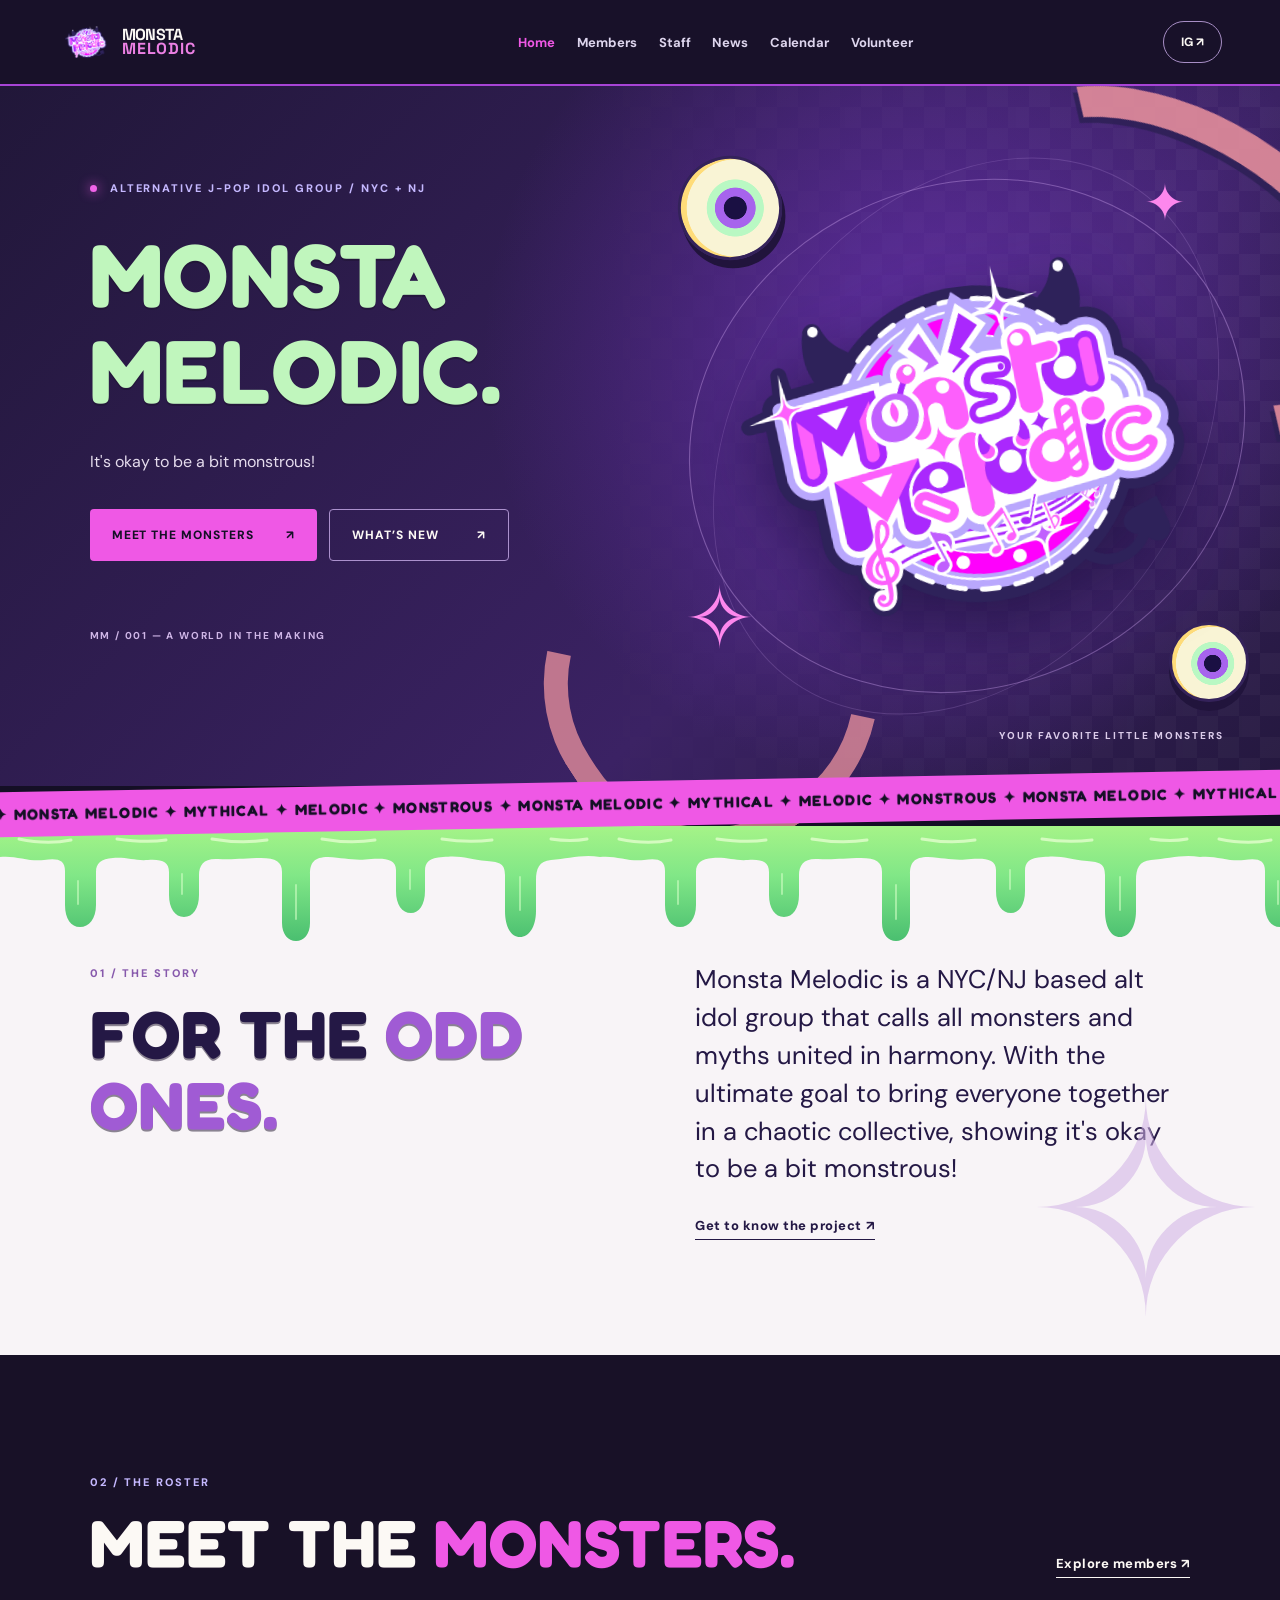
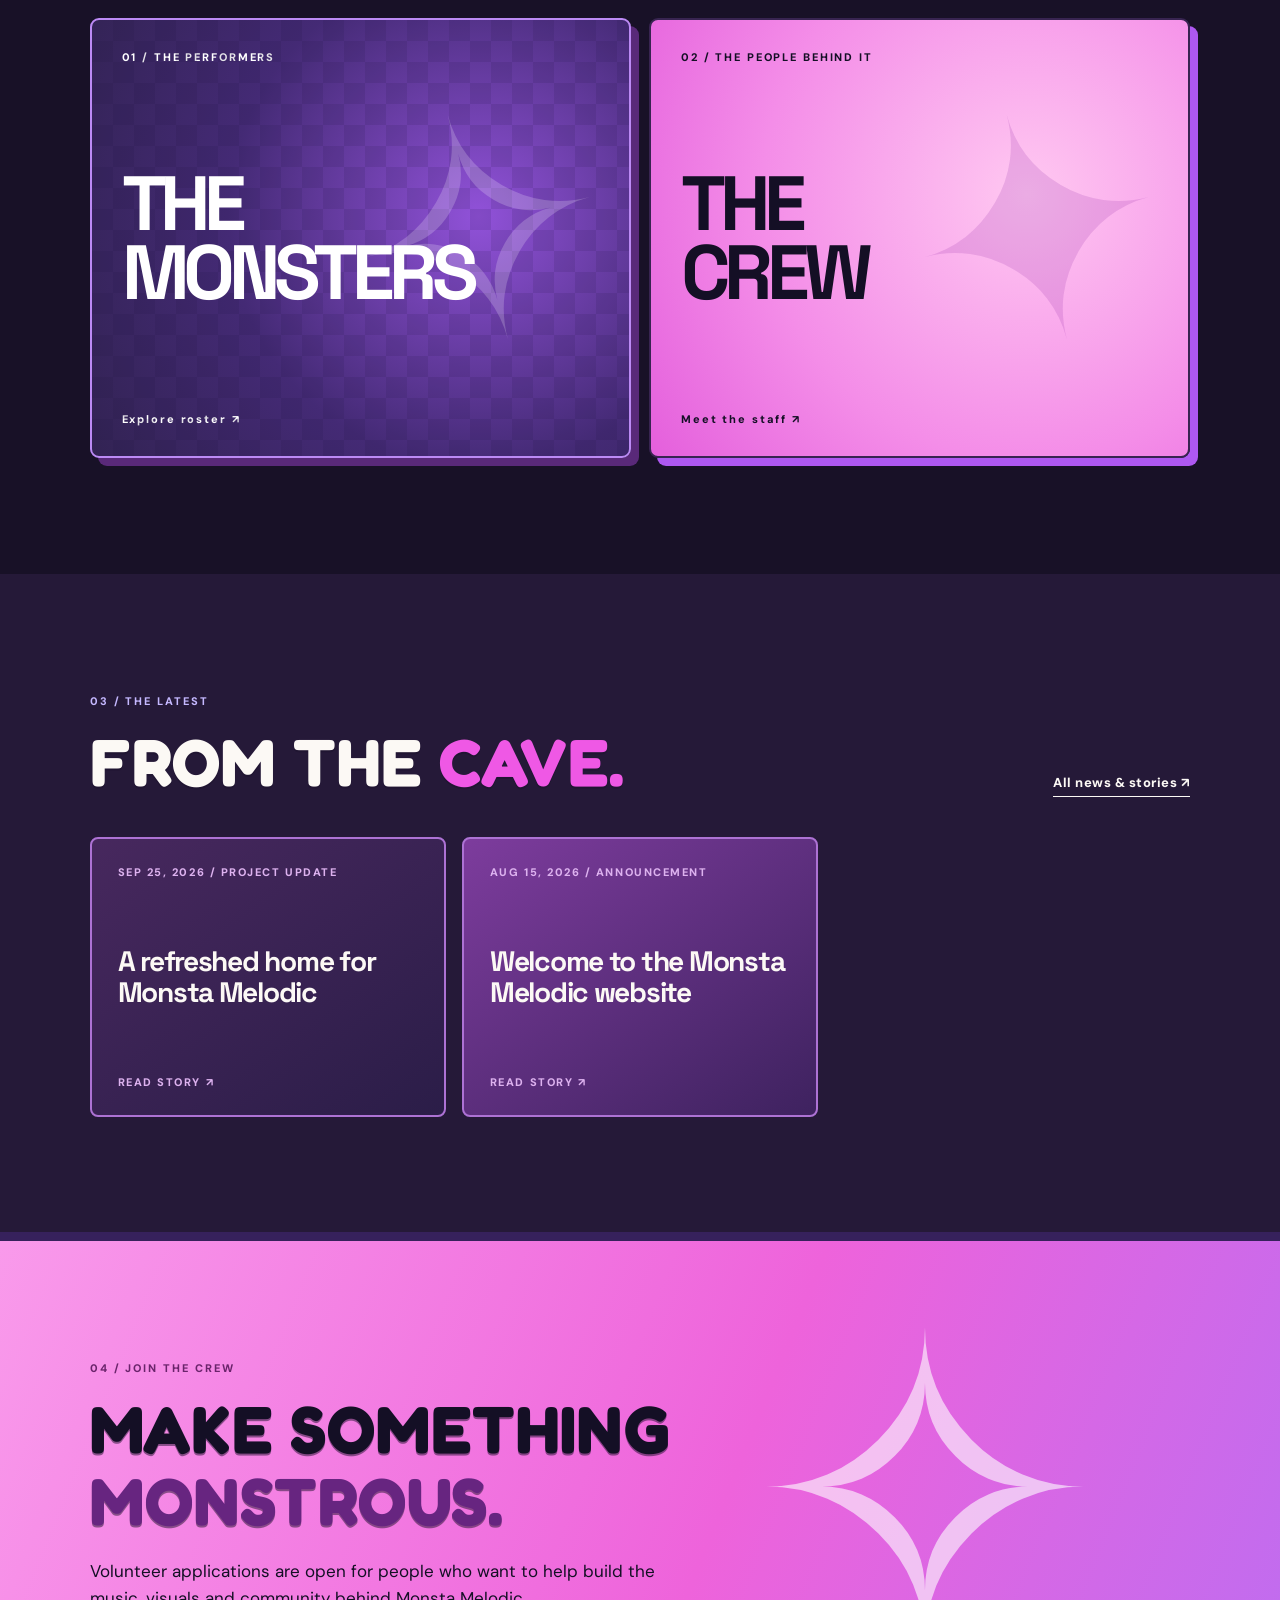
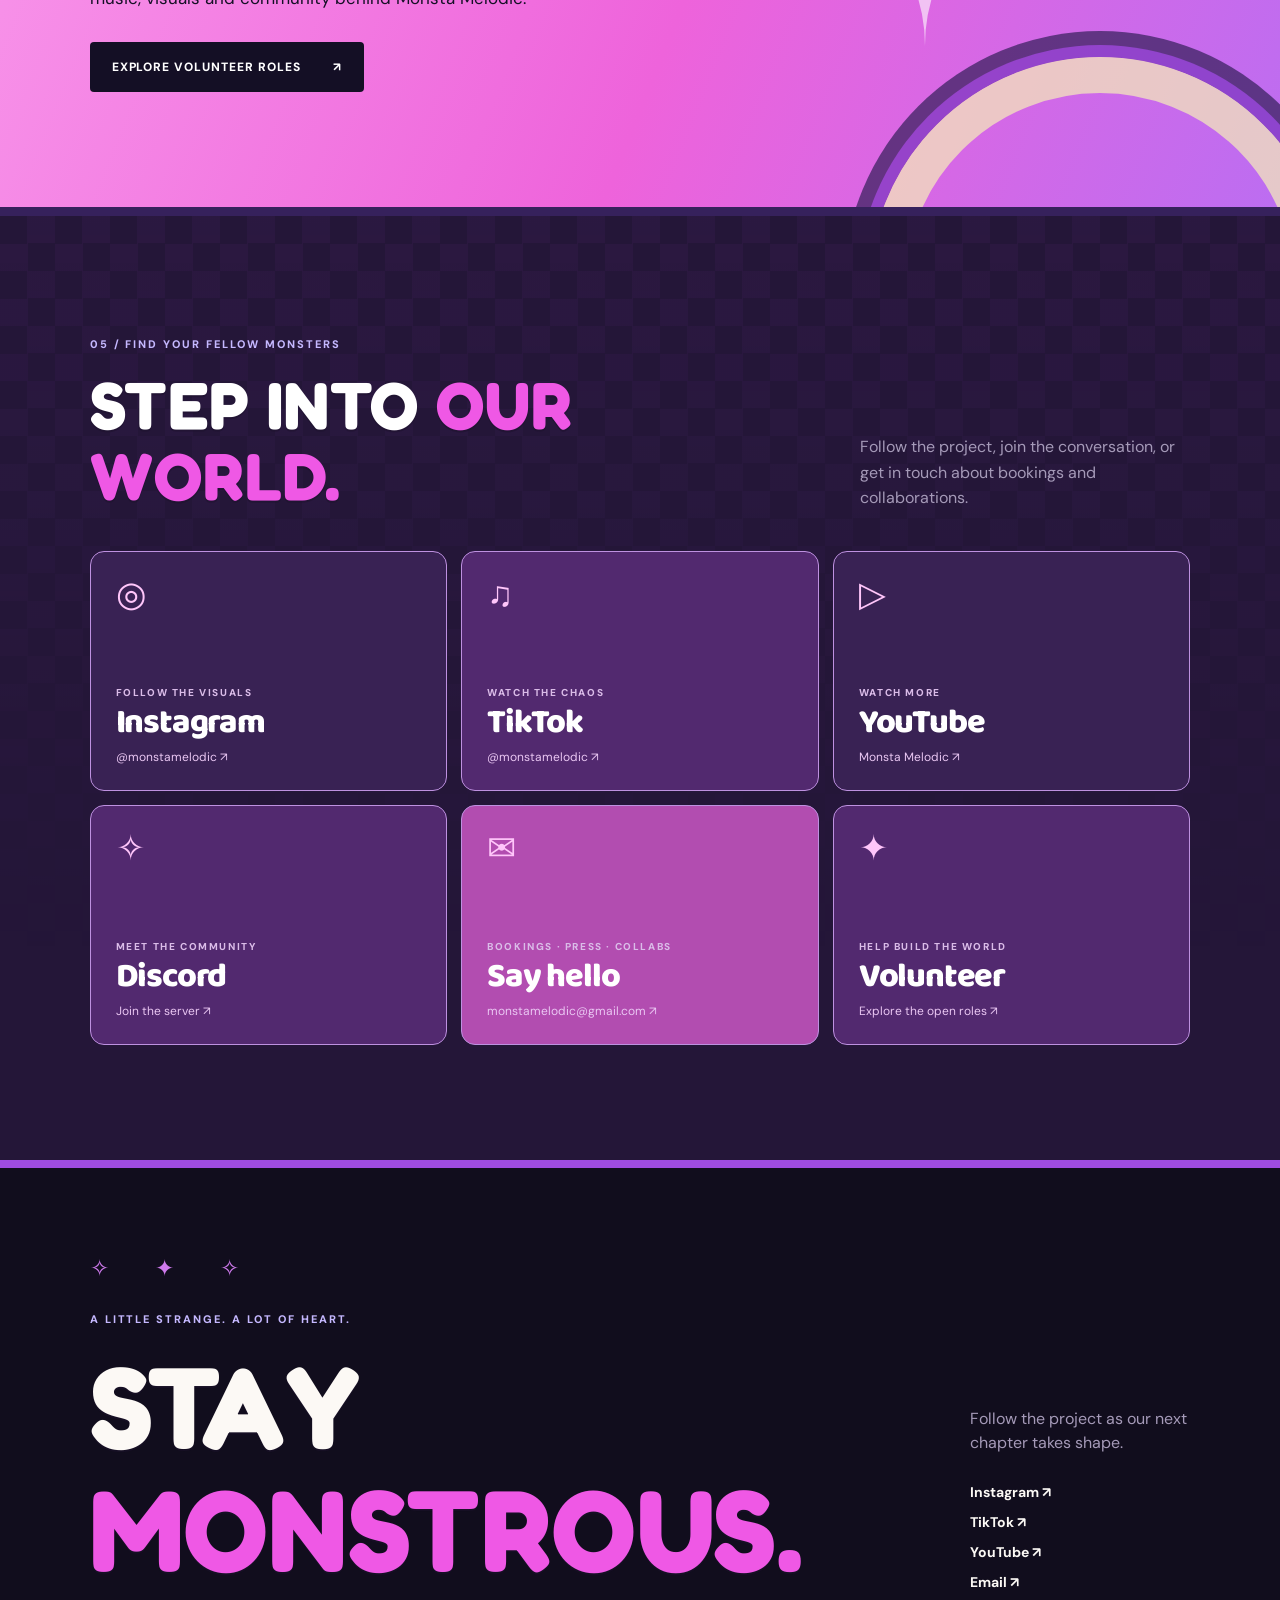
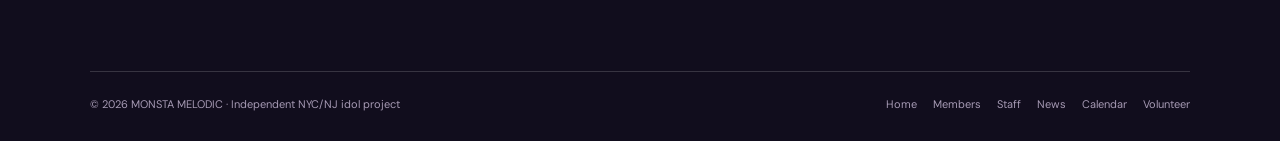
==== commit a9c7cd36: "Update index.html" ====
--- a/index.html
+++ b/index.html
@@ -2,11 +2,11 @@
 <html lang="en"><head><meta charset="utf-8"><meta name="viewport" content="width=device-width, initial-scale=1"><meta name="theme-color" content="#271c50"><meta name="description" content="Independent NYC/NJ alternative J-pop idol group. Mythical, melodic, monstrous."><title>Home · Monsta Melodic</title><link rel="icon" href="Logo.png"><link rel="preconnect" href="https://fonts.googleapis.com"><link rel="preconnect" href="https://fonts.gstatic.com" crossorigin><link href="https://fonts.googleapis.com/css2?family=Baloo+2:wght@600;700;800&family=DM+Sans:wght@400;500;600;700;800&family=Fredoka:wght@500;600;700&family=Space+Grotesk:wght@400;500;600;700&display=swap" rel="stylesheet"><link rel="stylesheet" href="styles.css?v=20260930staff"></head>
 <body><a class="skip-link" href="#main">Skip to content</a><div class="site-wrap">
 <header class="site-header"><a class="brand" href="index.html" aria-label="Monsta Melodic home"><img src="Logo.png" alt=""><span>MONSTA<span>MELODIC</span></span></a><button class="menu-toggle" type="button" aria-label="Open menu" aria-expanded="false" aria-controls="site-nav"><span></span><span></span></button><nav id="site-nav" aria-label="Main navigation"><a href="index.html" aria-current="page">Home</a><a href="members.html">Members</a><a href="staff.html">Staff</a><a href="news.html">News</a><a href="calendar.html">Calendar</a><a href="applications.html">Volunteer</a></nav><a class="header-social" href="https://www.instagram.com/monstamelodic/" target="_blank" rel="noopener" aria-label="Monsta Melodic Instagram">IG ↗</a></header>
-<main id="main"><section class="hero panel" id="home"><div class="hero-copy"><span class="eyebrow"><i class="status-dot"></i> ALTERNATIVE J-POP IDOL GROUP / NYC + NJ</span><h1 class="hero-title"><span>MONSTA</span><span>MELODIC.</span></h1><p>An alternative J-pop idol group where every member has a monster of their own. A harmony of mythical melody with a monstrous twist.</p><div class="button-row"><a class="button bright" href="members.html">Meet the monsters <span>↗</span></a><a class="button outline" href="news.html">What’s new <span>↗</span></a></div><span class="hero-index">MM / 001 — A WORLD IN THE MAKING</span></div><div class="hero-art"><div class="halo halo-one"></div><div class="halo halo-two"></div><div class="sparkle sp-a">✦</div><div class="sparkle sp-b">✧</div><div class="brand-eye eye-left" aria-hidden="true"></div><div class="brand-eye eye-right" aria-hidden="true"></div><img src="Logo.png" alt="Monsta Melodic illustrated logo"><span class="art-label">YOUR FAVORITE LITTLE MONSTERS</span></div></section>
+<main id="main"><section class="hero panel" id="home"><div class="hero-copy"><span class="eyebrow"><i class="status-dot"></i> ALTERNATIVE J-POP IDOL GROUP / NYC + NJ</span><h1 class="hero-title"><span>MONSTA</span><span>MELODIC.</span></h1><p>It's okay to be a bit monstrous!</p><div class="button-row"><a class="button bright" href="members.html">Meet the monsters <span>↗</span></a><a class="button outline" href="news.html">What’s new <span>↗</span></a></div><span class="hero-index">MM / 001 — A WORLD IN THE MAKING</span></div><div class="hero-art"><div class="halo halo-one"></div><div class="halo halo-two"></div><div class="sparkle sp-a">✦</div><div class="sparkle sp-b">✧</div><div class="brand-eye eye-left" aria-hidden="true"></div><div class="brand-eye eye-right" aria-hidden="true"></div><img src="Logo.png" alt="Monsta Melodic illustrated logo"><span class="art-label">YOUR FAVORITE LITTLE MONSTERS</span></div></section>
 <div class="marquee" aria-label="Monsta Melodic · Mythical · Melodic · Monstrous"><div class="marquee-track" aria-hidden="true"><span>✦ MONSTA MELODIC ✦ MYTHICAL ✦ MELODIC ✦ MONSTROUS ✦ MONSTA MELODIC ✦ MYTHICAL ✦ MELODIC ✦ MONSTROUS ✦ MONSTA MELODIC ✦ MYTHICAL ✦ MELODIC ✦ MONSTROUS ✦ MONSTA MELODIC ✦ MYTHICAL ✦ MELODIC ✦ MONSTROUS ✦ MONSTA MELODIC ✦ MYTHICAL ✦ MELODIC ✦ MONSTROUS </span><span>✦ MONSTA MELODIC ✦ MYTHICAL ✦ MELODIC ✦ MONSTROUS ✦ MONSTA MELODIC ✦ MYTHICAL ✦ MELODIC ✦ MONSTROUS ✦ MONSTA MELODIC ✦ MYTHICAL ✦ MELODIC ✦ MONSTROUS ✦ MONSTA MELODIC ✦ MYTHICAL ✦ MELODIC ✦ MONSTROUS ✦ MONSTA MELODIC ✦ MYTHICAL ✦ MELODIC ✦ MONSTROUS </span></div></div>
-<section class="section split-intro" id="about"><div><span class="eyebrow">01 / THE STORY</span><h2>FOR THE <em>ODD ONES.</em></h2></div><div><p>Monsta Melodic is an independent alternative J-pop idol group based in NYC and NJ. Each member takes on a monster identity, bringing spooky characters, bright visuals and a little chaos to the stage. This is a place for anyone who has ever felt a little different.</p><a class="text-link" href="members.html">Get to know the project ↗</a></div></section>
+<section class="section split-intro" id="about"><div><span class="eyebrow">01 / THE STORY</span><h2>FOR THE <em>ODD ONES.</em></h2></div><div><p>Monsta Melodic is a NYC/NJ based alt idol group that calls all monsters and myths united in harmony. With the ultimate goal to bring everyone together in a chaotic collective, showing it's okay to be a bit monstrous!</p><a class="text-link" href="members.html">Get to know the project ↗</a></div></section>
 <section class="section feature-section"><div class="section-head"><div><span class="eyebrow">02 / THE ROSTER</span><h2>MEET THE <em>MONSTERS.</em></h2></div><a class="text-link" href="members.html">Explore members ↗</a></div><div class="feature-grid"><a href="members.html" class="feature-card feature-purple"><span>01 / THE PERFORMERS</span><div class="feature-symbol">✧</div><strong>THE<br>MONSTERS</strong><span class="feature-arrow">Explore roster ↗</span></a><a href="staff.html" class="feature-card feature-pink"><span>02 / THE PEOPLE BEHIND IT</span><div class="feature-symbol">✦</div><strong>THE<br>CREW</strong><span class="feature-arrow">Meet the staff ↗</span></a></div></section>
 <section class="section latest-section"><div class="section-head"><div><span class="eyebrow">03 / THE LATEST</span><h2>FROM THE <em>CAVE.</em></h2></div><a class="text-link" href="news.html">All news & stories ↗</a></div><div id="latest-posts" class="latest-grid"><a class="news-tile" href="news.html"><span>PROJECT UPDATES</span><h3>Catch up with Monsta Melodic</h3><span>Read the news ↗</span></a></div></section>
 <section class="section join-section" id="volunteer"><div><span class="eyebrow">04 / JOIN THE CREW</span><h2>MAKE SOMETHING <em>MONSTROUS.</em></h2><p>Volunteer applications are open for people who want to help build the music, visuals and community behind Monsta Melodic.</p><a class="button dark" href="applications.html">Explore volunteer roles <span>↗</span></a></div><span class="join-star" aria-hidden="true">✧</span></section>
 <section class="section social-section" id="contact"><div class="section-head"><div><span class="eyebrow">05 / FIND YOUR FELLOW MONSTERS</span><h2>STEP INTO <em>OUR WORLD.</em></h2></div><p>Follow the project, join the conversation, or get in touch about bookings and collaborations.</p></div><div class="social-grid"><a class="social-card" href="https://www.instagram.com/monstamelodic/" target="_blank" rel="noopener"><span class="social-symbol">◎</span><span>FOLLOW THE VISUALS</span><strong>Instagram</strong><small>@monstamelodic ↗</small></a><a class="social-card" href="https://www.tiktok.com/@monstamelodic" target="_blank" rel="noopener"><span class="social-symbol">♫</span><span>WATCH THE CHAOS</span><strong>TikTok</strong><small>@monstamelodic ↗</small></a><a class="social-card" href="https://www.youtube.com/channel/UCwxbz_F4ipwJG1VYpBXucgw?themeRefresh=1" target="_blank" rel="noopener"><span class="social-symbol">▷</span><span>WATCH MORE</span><strong>YouTube</strong><small>Monsta Melodic ↗</small></a><button class="social-card discord-trigger" type="button"><span class="social-symbol">✧</span><span>MEET THE COMMUNITY</span><strong>Discord</strong><small>Join the server ↗</small></button><a class="social-card social-email" href="mailto:monstamelodic@gmail.com"><span class="social-symbol">✉</span><span>BOOKINGS · PRESS · COLLABS</span><strong>Say hello</strong><small>monstamelodic@gmail.com ↗</small></a><a class="social-card social-volunteer" href="applications.html"><span class="social-symbol">✦</span><span>HELP BUILD THE WORLD</span><strong>Volunteer</strong><small>Explore the open roles ↗</small></a></div></section></main>
-<footer class="site-footer"><div class="footer-lead"><div><span class="eyebrow">A little strange. A lot of heart.</span><h2>STAY<br><em>MONSTROUS.</em></h2></div><div class="footer-connect"><p>Follow the project as our next chapter takes shape.</p><a href="https://www.instagram.com/monstamelodic/" target="_blank" rel="noopener">Instagram ↗</a><a href="https://www.tiktok.com/@monstamelodic" target="_blank" rel="noopener">TikTok ↗</a><a href="https://www.youtube.com/channel/UCwxbz_F4ipwJG1VYpBXucgw?themeRefresh=1" target="_blank" rel="noopener">YouTube ↗</a><a href="mailto:monstamelodic@gmail.com">Email ↗</a></div></div><div class="footer-bottom"><span>© 2026 MONSTA MELODIC · Independent NYC/NJ idol project</span><nav aria-label="Footer navigation"><a href="index.html">Home</a><a href="members.html">Members</a><a href="staff.html">Staff</a><a href="news.html">News</a><a href="calendar.html">Calendar</a><a href="applications.html">Volunteer</a></nav></div></footer></div><script src="script.js?v=20260930staff" defer></script></body></html>+<footer class="site-footer"><div class="footer-lead"><div><span class="eyebrow">A little strange. A lot of heart.</span><h2>STAY<br><em>MONSTROUS.</em></h2></div><div class="footer-connect"><p>Follow the project as our next chapter takes shape.</p><a href="https://www.instagram.com/monstamelodic/" target="_blank" rel="noopener">Instagram ↗</a><a href="https://www.tiktok.com/@monstamelodic" target="_blank" rel="noopener">TikTok ↗</a><a href="https://www.youtube.com/channel/UCwxbz_F4ipwJG1VYpBXucgw?themeRefresh=1" target="_blank" rel="noopener">YouTube ↗</a><a href="mailto:monstamelodic@gmail.com">Email ↗</a></div></div><div class="footer-bottom"><span>© 2026 MONSTA MELODIC · Independent NYC/NJ idol project</span><nav aria-label="Footer navigation"><a href="index.html">Home</a><a href="members.html">Members</a><a href="staff.html">Staff</a><a href="news.html">News</a><a href="calendar.html">Calendar</a><a href="applications.html">Volunteer</a></nav></div></footer></div><script src="script.js?v=20260930staff" defer></script></body></html>
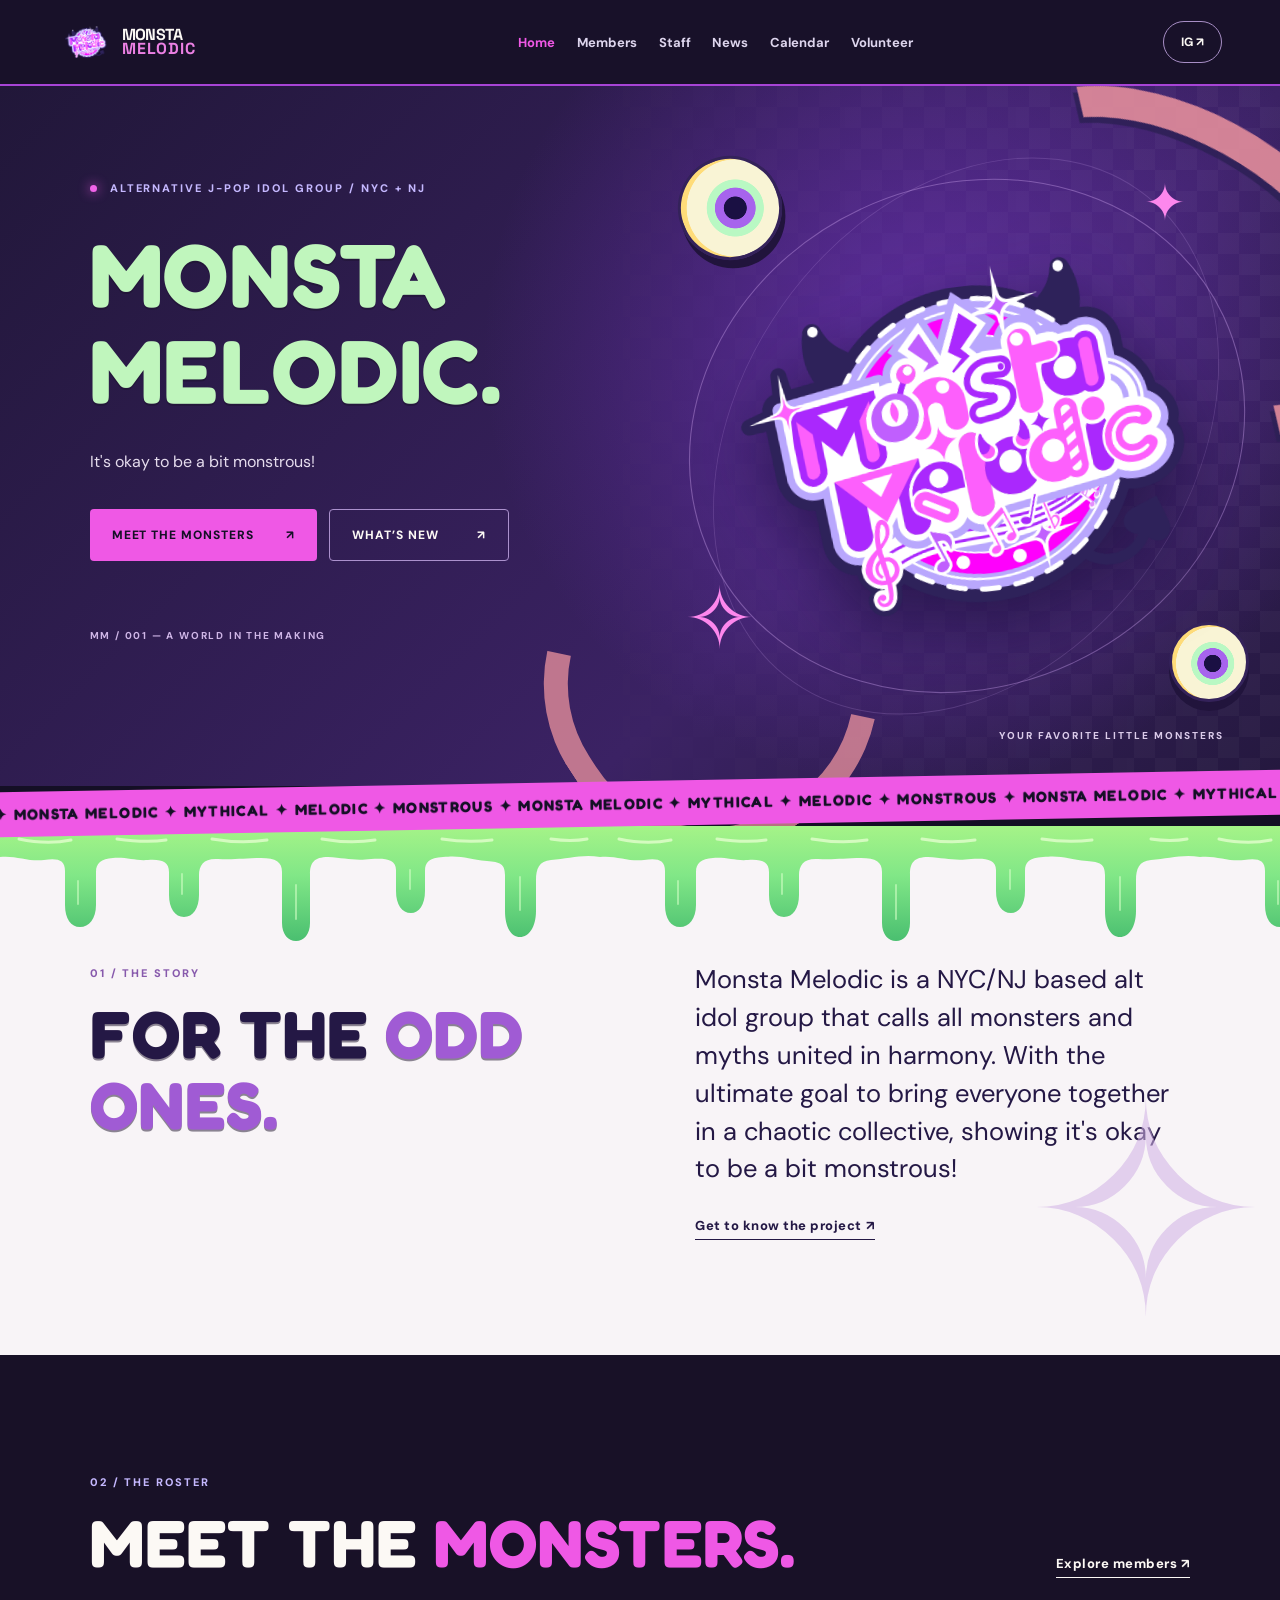
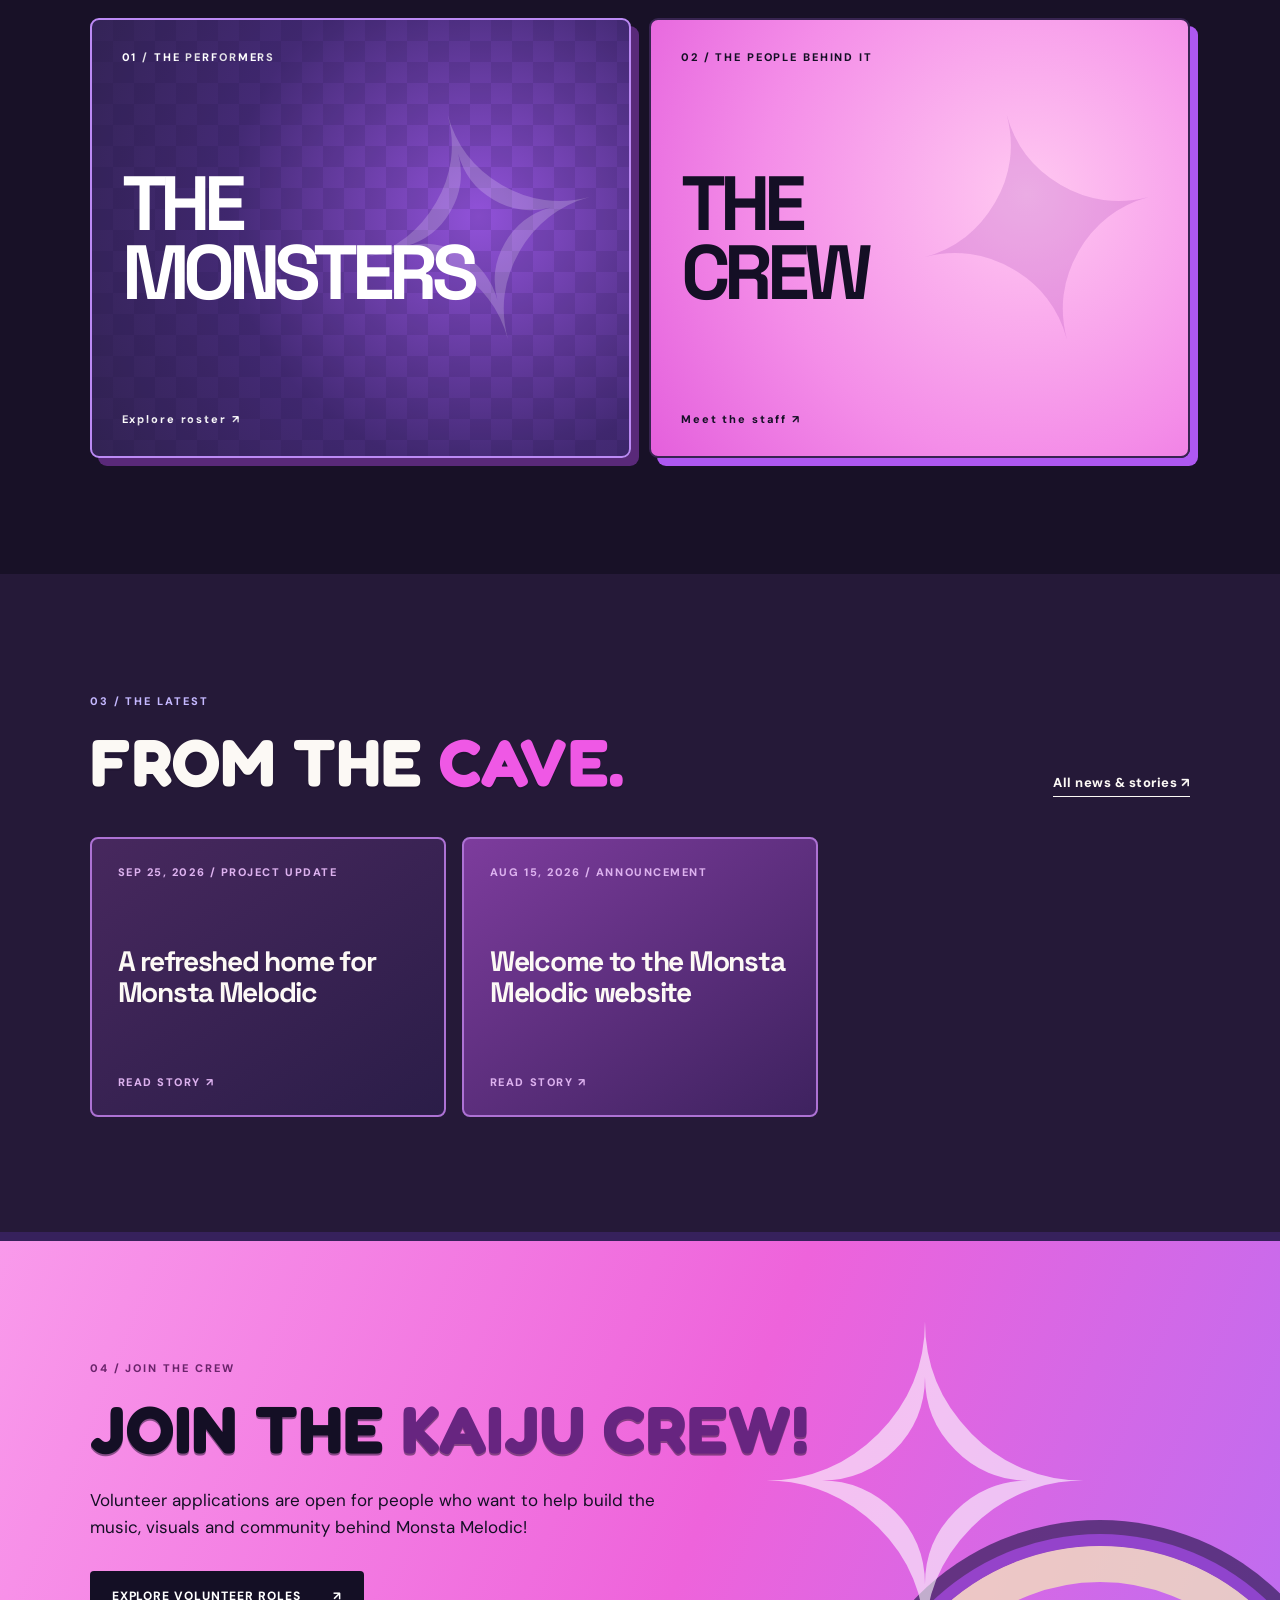
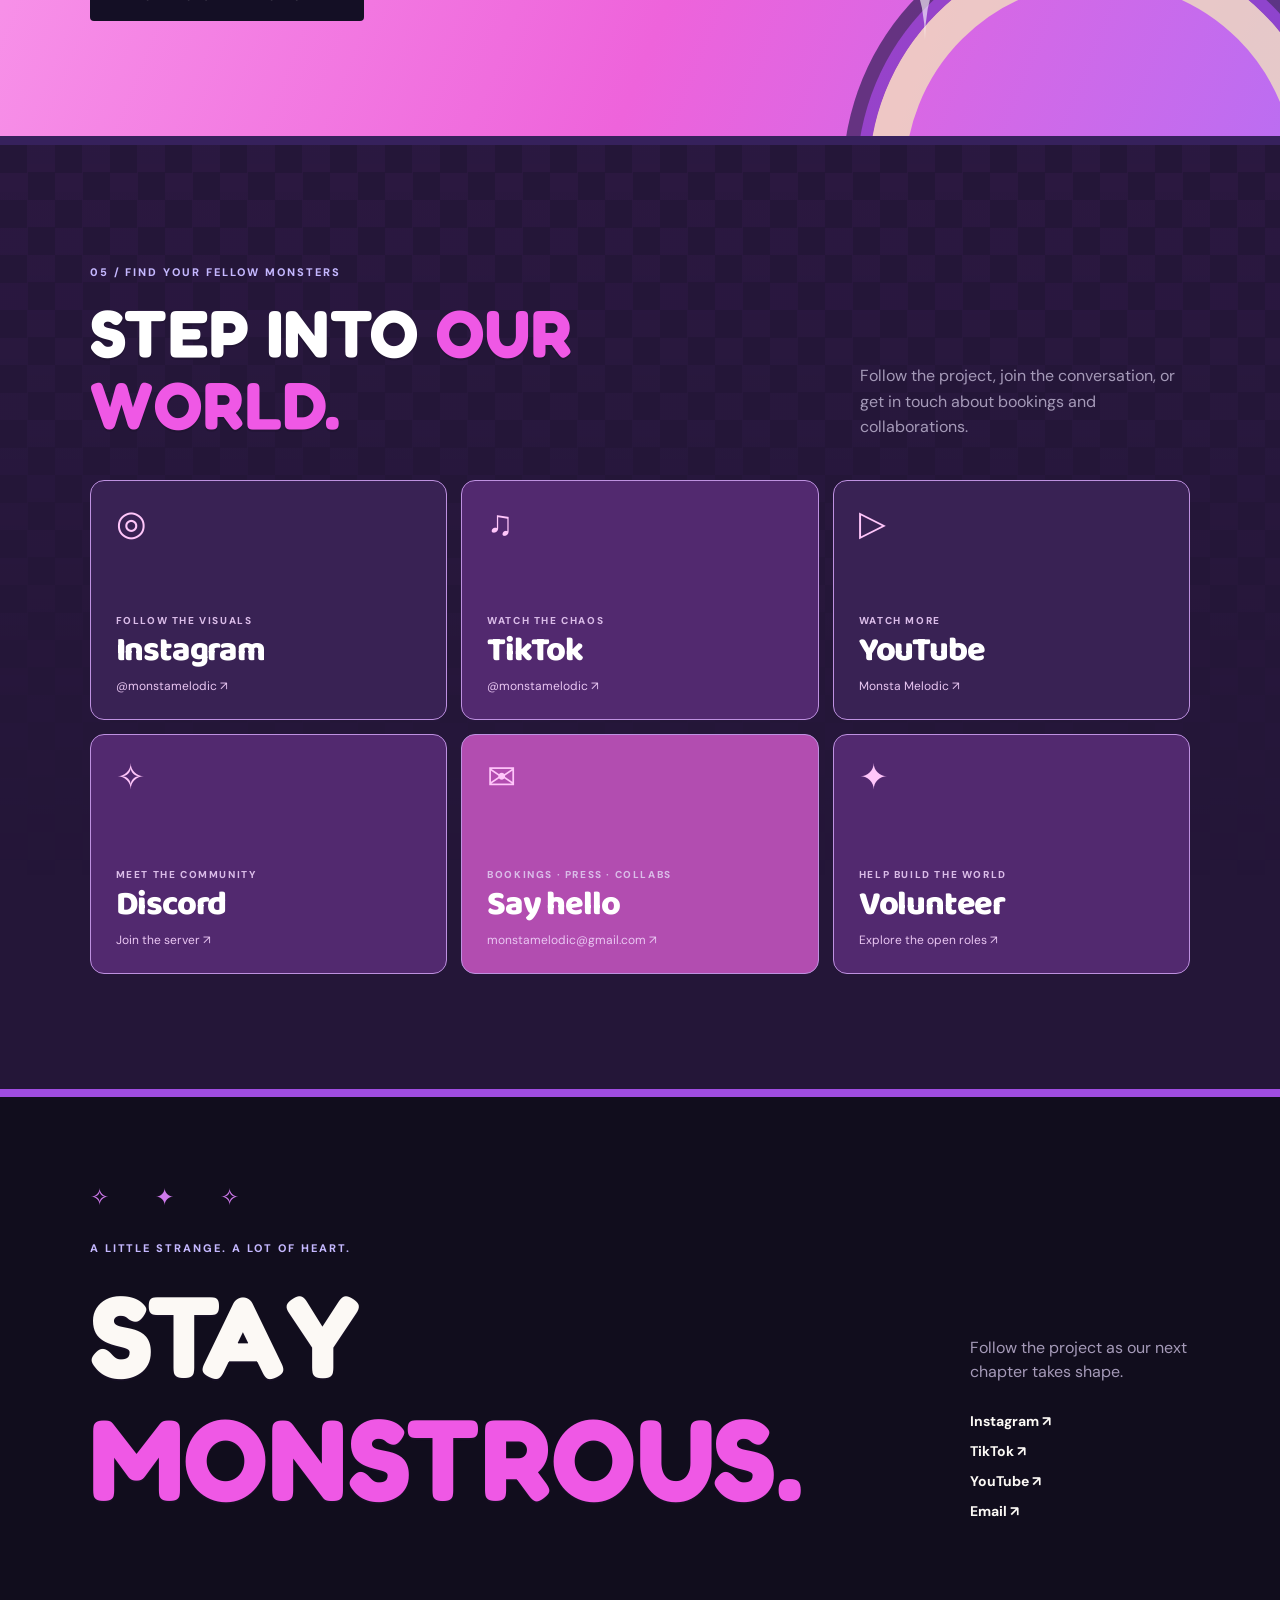
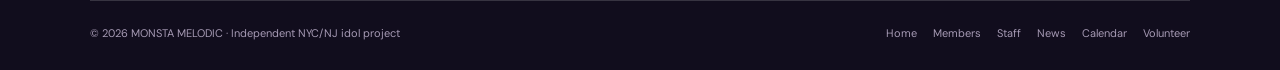
==== commit f2891b95: "Update index.html" ====
--- a/index.html
+++ b/index.html
@@ -7,6 +7,6 @@
 <section class="section split-intro" id="about"><div><span class="eyebrow">01 / THE STORY</span><h2>FOR THE <em>ODD ONES.</em></h2></div><div><p>Monsta Melodic is a NYC/NJ based alt idol group that calls all monsters and myths united in harmony. With the ultimate goal to bring everyone together in a chaotic collective, showing it's okay to be a bit monstrous!</p><a class="text-link" href="members.html">Get to know the project ↗</a></div></section>
 <section class="section feature-section"><div class="section-head"><div><span class="eyebrow">02 / THE ROSTER</span><h2>MEET THE <em>MONSTERS.</em></h2></div><a class="text-link" href="members.html">Explore members ↗</a></div><div class="feature-grid"><a href="members.html" class="feature-card feature-purple"><span>01 / THE PERFORMERS</span><div class="feature-symbol">✧</div><strong>THE<br>MONSTERS</strong><span class="feature-arrow">Explore roster ↗</span></a><a href="staff.html" class="feature-card feature-pink"><span>02 / THE PEOPLE BEHIND IT</span><div class="feature-symbol">✦</div><strong>THE<br>CREW</strong><span class="feature-arrow">Meet the staff ↗</span></a></div></section>
 <section class="section latest-section"><div class="section-head"><div><span class="eyebrow">03 / THE LATEST</span><h2>FROM THE <em>CAVE.</em></h2></div><a class="text-link" href="news.html">All news & stories ↗</a></div><div id="latest-posts" class="latest-grid"><a class="news-tile" href="news.html"><span>PROJECT UPDATES</span><h3>Catch up with Monsta Melodic</h3><span>Read the news ↗</span></a></div></section>
-<section class="section join-section" id="volunteer"><div><span class="eyebrow">04 / JOIN THE CREW</span><h2>MAKE SOMETHING <em>MONSTROUS.</em></h2><p>Volunteer applications are open for people who want to help build the music, visuals and community behind Monsta Melodic.</p><a class="button dark" href="applications.html">Explore volunteer roles <span>↗</span></a></div><span class="join-star" aria-hidden="true">✧</span></section>
+<section class="section join-section" id="volunteer"><div><span class="eyebrow">04 / JOIN THE CREW</span><h2>JOIN THE <em>KAIJU CREW!</em></h2><p>Volunteer applications are open for people who want to help build the music, visuals and community behind Monsta Melodic!</p><a class="button dark" href="applications.html">Explore volunteer roles <span>↗</span></a></div><span class="join-star" aria-hidden="true">✧</span></section>
 <section class="section social-section" id="contact"><div class="section-head"><div><span class="eyebrow">05 / FIND YOUR FELLOW MONSTERS</span><h2>STEP INTO <em>OUR WORLD.</em></h2></div><p>Follow the project, join the conversation, or get in touch about bookings and collaborations.</p></div><div class="social-grid"><a class="social-card" href="https://www.instagram.com/monstamelodic/" target="_blank" rel="noopener"><span class="social-symbol">◎</span><span>FOLLOW THE VISUALS</span><strong>Instagram</strong><small>@monstamelodic ↗</small></a><a class="social-card" href="https://www.tiktok.com/@monstamelodic" target="_blank" rel="noopener"><span class="social-symbol">♫</span><span>WATCH THE CHAOS</span><strong>TikTok</strong><small>@monstamelodic ↗</small></a><a class="social-card" href="https://www.youtube.com/channel/UCwxbz_F4ipwJG1VYpBXucgw?themeRefresh=1" target="_blank" rel="noopener"><span class="social-symbol">▷</span><span>WATCH MORE</span><strong>YouTube</strong><small>Monsta Melodic ↗</small></a><button class="social-card discord-trigger" type="button"><span class="social-symbol">✧</span><span>MEET THE COMMUNITY</span><strong>Discord</strong><small>Join the server ↗</small></button><a class="social-card social-email" href="mailto:monstamelodic@gmail.com"><span class="social-symbol">✉</span><span>BOOKINGS · PRESS · COLLABS</span><strong>Say hello</strong><small>monstamelodic@gmail.com ↗</small></a><a class="social-card social-volunteer" href="applications.html"><span class="social-symbol">✦</span><span>HELP BUILD THE WORLD</span><strong>Volunteer</strong><small>Explore the open roles ↗</small></a></div></section></main>
 <footer class="site-footer"><div class="footer-lead"><div><span class="eyebrow">A little strange. A lot of heart.</span><h2>STAY<br><em>MONSTROUS.</em></h2></div><div class="footer-connect"><p>Follow the project as our next chapter takes shape.</p><a href="https://www.instagram.com/monstamelodic/" target="_blank" rel="noopener">Instagram ↗</a><a href="https://www.tiktok.com/@monstamelodic" target="_blank" rel="noopener">TikTok ↗</a><a href="https://www.youtube.com/channel/UCwxbz_F4ipwJG1VYpBXucgw?themeRefresh=1" target="_blank" rel="noopener">YouTube ↗</a><a href="mailto:monstamelodic@gmail.com">Email ↗</a></div></div><div class="footer-bottom"><span>© 2026 MONSTA MELODIC · Independent NYC/NJ idol project</span><nav aria-label="Footer navigation"><a href="index.html">Home</a><a href="members.html">Members</a><a href="staff.html">Staff</a><a href="news.html">News</a><a href="calendar.html">Calendar</a><a href="applications.html">Volunteer</a></nav></div></footer></div><script src="script.js?v=20260930staff" defer></script></body></html>
--- a/styles.css
+++ b/styles.css
@@ -155,3 +155,21 @@
 .staff-social:hover{text-decoration:underline}
 .staff-filter-status{font-size:13px;color:#786589;margin:0 0 14px}
 @media(max-width:620px){.staff-profile{padding:28px 22px 24px}.staff-profile h3{font-size:27px}}
+
+/* Contain hover sheen within cards, including dynamically loaded news. */
+.news-tile{overflow:hidden;isolation:isolate}
+.button::after,.feature-card::after,.news-tile::after,.social-card::after,.card-sheen::after{
+  inset:auto;top:-40%;bottom:-40%;left:0;width:28%;
+  transform:translateX(-250%) rotate(18deg);opacity:0;
+  transition:none;z-index:1;
+}
+.button:hover::after,.button:focus-visible::after,.feature-card:hover::after,.feature-card:focus-visible::after,.news-tile:hover::after,.news-tile:focus-visible::after,.social-card:hover::after,.social-card:focus-visible::after,.role-card:hover .card-sheen::after,.role-card:focus-visible .card-sheen::after{
+  left:0;animation:card-shine .75s ease both;
+}
+@keyframes card-shine{
+  0%{transform:translateX(-250%) rotate(18deg);opacity:0}
+  15%{opacity:1}
+  85%{opacity:1}
+  100%{transform:translateX(650%) rotate(18deg);opacity:0}
+}
+@media(prefers-reduced-motion:reduce){.button::after,.feature-card::after,.news-tile::after,.social-card::after,.card-sheen::after{animation:none!important;opacity:0!important}}
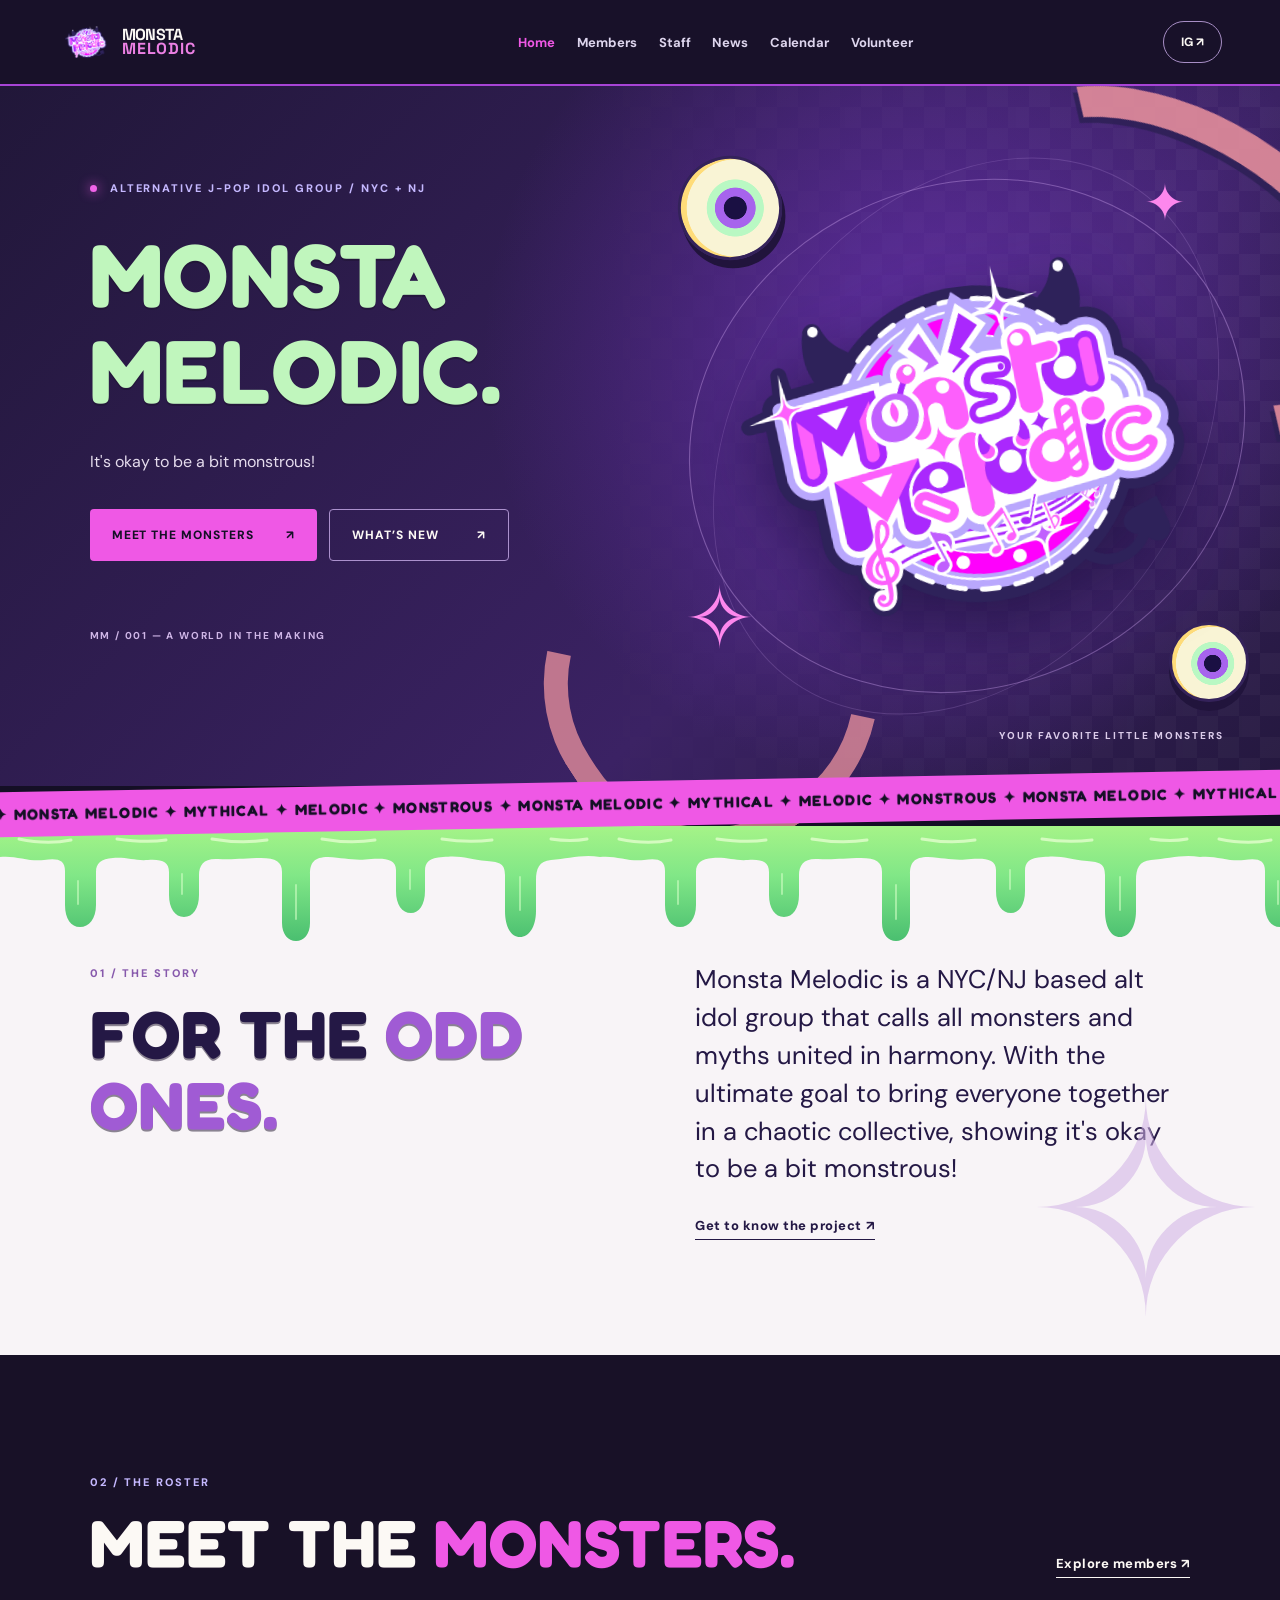
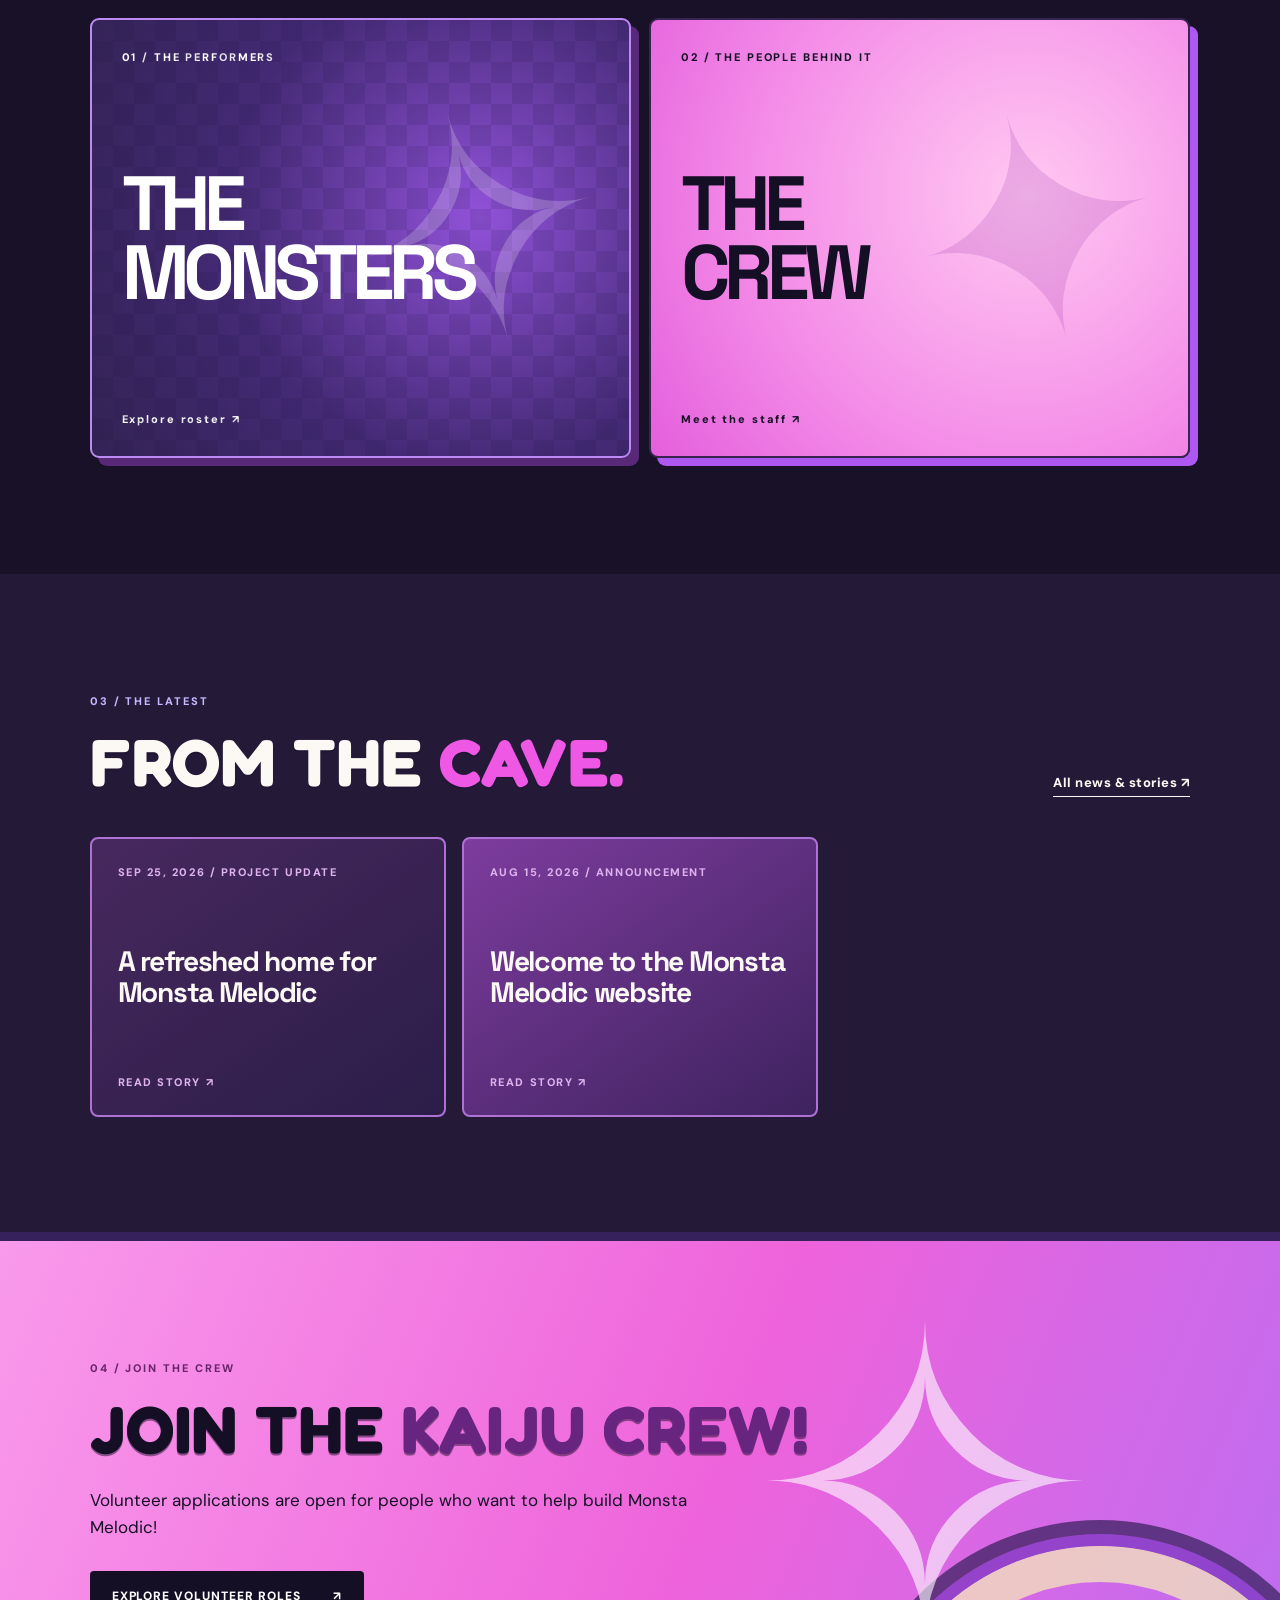
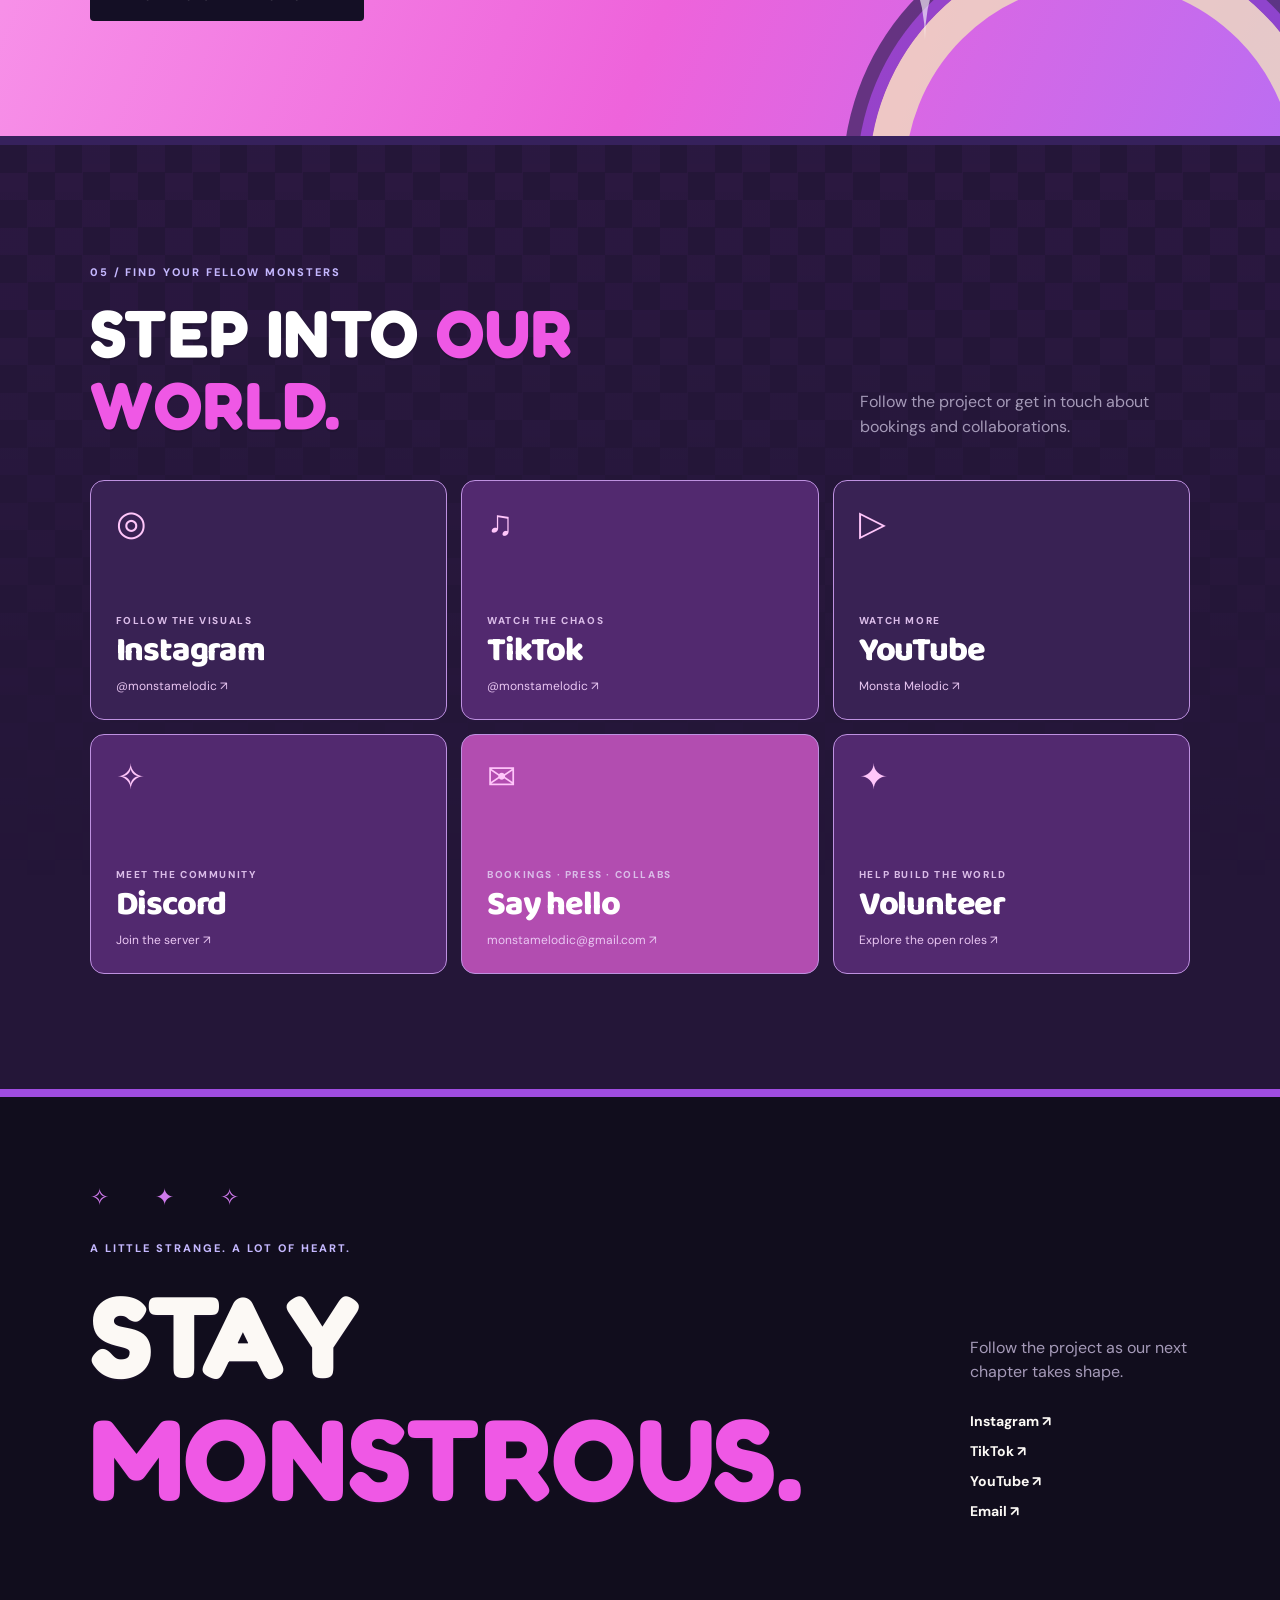
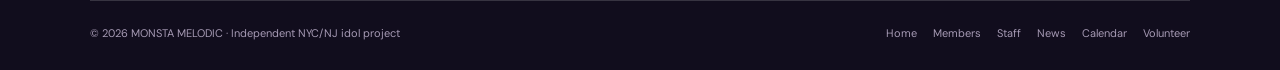
==== commit 69e770a2: "Update index.html" ====
--- a/index.html
+++ b/index.html
@@ -7,6 +7,6 @@
 <section class="section split-intro" id="about"><div><span class="eyebrow">01 / THE STORY</span><h2>FOR THE <em>ODD ONES.</em></h2></div><div><p>Monsta Melodic is a NYC/NJ based alt idol group that calls all monsters and myths united in harmony. With the ultimate goal to bring everyone together in a chaotic collective, showing it's okay to be a bit monstrous!</p><a class="text-link" href="members.html">Get to know the project ↗</a></div></section>
 <section class="section feature-section"><div class="section-head"><div><span class="eyebrow">02 / THE ROSTER</span><h2>MEET THE <em>MONSTERS.</em></h2></div><a class="text-link" href="members.html">Explore members ↗</a></div><div class="feature-grid"><a href="members.html" class="feature-card feature-purple"><span>01 / THE PERFORMERS</span><div class="feature-symbol">✧</div><strong>THE<br>MONSTERS</strong><span class="feature-arrow">Explore roster ↗</span></a><a href="staff.html" class="feature-card feature-pink"><span>02 / THE PEOPLE BEHIND IT</span><div class="feature-symbol">✦</div><strong>THE<br>CREW</strong><span class="feature-arrow">Meet the staff ↗</span></a></div></section>
 <section class="section latest-section"><div class="section-head"><div><span class="eyebrow">03 / THE LATEST</span><h2>FROM THE <em>CAVE.</em></h2></div><a class="text-link" href="news.html">All news & stories ↗</a></div><div id="latest-posts" class="latest-grid"><a class="news-tile" href="news.html"><span>PROJECT UPDATES</span><h3>Catch up with Monsta Melodic</h3><span>Read the news ↗</span></a></div></section>
-<section class="section join-section" id="volunteer"><div><span class="eyebrow">04 / JOIN THE CREW</span><h2>JOIN THE <em>KAIJU CREW!</em></h2><p>Volunteer applications are open for people who want to help build the music, visuals and community behind Monsta Melodic!</p><a class="button dark" href="applications.html">Explore volunteer roles <span>↗</span></a></div><span class="join-star" aria-hidden="true">✧</span></section>
-<section class="section social-section" id="contact"><div class="section-head"><div><span class="eyebrow">05 / FIND YOUR FELLOW MONSTERS</span><h2>STEP INTO <em>OUR WORLD.</em></h2></div><p>Follow the project, join the conversation, or get in touch about bookings and collaborations.</p></div><div class="social-grid"><a class="social-card" href="https://www.instagram.com/monstamelodic/" target="_blank" rel="noopener"><span class="social-symbol">◎</span><span>FOLLOW THE VISUALS</span><strong>Instagram</strong><small>@monstamelodic ↗</small></a><a class="social-card" href="https://www.tiktok.com/@monstamelodic" target="_blank" rel="noopener"><span class="social-symbol">♫</span><span>WATCH THE CHAOS</span><strong>TikTok</strong><small>@monstamelodic ↗</small></a><a class="social-card" href="https://www.youtube.com/channel/UCwxbz_F4ipwJG1VYpBXucgw?themeRefresh=1" target="_blank" rel="noopener"><span class="social-symbol">▷</span><span>WATCH MORE</span><strong>YouTube</strong><small>Monsta Melodic ↗</small></a><button class="social-card discord-trigger" type="button"><span class="social-symbol">✧</span><span>MEET THE COMMUNITY</span><strong>Discord</strong><small>Join the server ↗</small></button><a class="social-card social-email" href="mailto:monstamelodic@gmail.com"><span class="social-symbol">✉</span><span>BOOKINGS · PRESS · COLLABS</span><strong>Say hello</strong><small>monstamelodic@gmail.com ↗</small></a><a class="social-card social-volunteer" href="applications.html"><span class="social-symbol">✦</span><span>HELP BUILD THE WORLD</span><strong>Volunteer</strong><small>Explore the open roles ↗</small></a></div></section></main>
+<section class="section join-section" id="volunteer"><div><span class="eyebrow">04 / JOIN THE CREW</span><h2>JOIN THE <em>KAIJU CREW!</em></h2><p>Volunteer applications are open for people who want to help build Monsta Melodic!</p><a class="button dark" href="applications.html">Explore volunteer roles <span>↗</span></a></div><span class="join-star" aria-hidden="true">✧</span></section>
+<section class="section social-section" id="contact"><div class="section-head"><div><span class="eyebrow">05 / FIND YOUR FELLOW MONSTERS</span><h2>STEP INTO <em>OUR WORLD.</em></h2></div><p>Follow the project or get in touch about bookings and collaborations.</p></div><div class="social-grid"><a class="social-card" href="https://www.instagram.com/monstamelodic/" target="_blank" rel="noopener"><span class="social-symbol">◎</span><span>FOLLOW THE VISUALS</span><strong>Instagram</strong><small>@monstamelodic ↗</small></a><a class="social-card" href="https://www.tiktok.com/@monstamelodic" target="_blank" rel="noopener"><span class="social-symbol">♫</span><span>WATCH THE CHAOS</span><strong>TikTok</strong><small>@monstamelodic ↗</small></a><a class="social-card" href="https://www.youtube.com/channel/UCwxbz_F4ipwJG1VYpBXucgw?themeRefresh=1" target="_blank" rel="noopener"><span class="social-symbol">▷</span><span>WATCH MORE</span><strong>YouTube</strong><small>Monsta Melodic ↗</small></a><button class="social-card discord-trigger" type="button"><span class="social-symbol">✧</span><span>MEET THE COMMUNITY</span><strong>Discord</strong><small>Join the server ↗</small></button><a class="social-card social-email" href="mailto:monstamelodic@gmail.com"><span class="social-symbol">✉</span><span>BOOKINGS · PRESS · COLLABS</span><strong>Say hello</strong><small>monstamelodic@gmail.com ↗</small></a><a class="social-card social-volunteer" href="applications.html"><span class="social-symbol">✦</span><span>HELP BUILD THE WORLD</span><strong>Volunteer</strong><small>Explore the open roles ↗</small></a></div></section></main>
 <footer class="site-footer"><div class="footer-lead"><div><span class="eyebrow">A little strange. A lot of heart.</span><h2>STAY<br><em>MONSTROUS.</em></h2></div><div class="footer-connect"><p>Follow the project as our next chapter takes shape.</p><a href="https://www.instagram.com/monstamelodic/" target="_blank" rel="noopener">Instagram ↗</a><a href="https://www.tiktok.com/@monstamelodic" target="_blank" rel="noopener">TikTok ↗</a><a href="https://www.youtube.com/channel/UCwxbz_F4ipwJG1VYpBXucgw?themeRefresh=1" target="_blank" rel="noopener">YouTube ↗</a><a href="mailto:monstamelodic@gmail.com">Email ↗</a></div></div><div class="footer-bottom"><span>© 2026 MONSTA MELODIC · Independent NYC/NJ idol project</span><nav aria-label="Footer navigation"><a href="index.html">Home</a><a href="members.html">Members</a><a href="staff.html">Staff</a><a href="news.html">News</a><a href="calendar.html">Calendar</a><a href="applications.html">Volunteer</a></nav></div></footer></div><script src="script.js?v=20260930staff" defer></script></body></html>
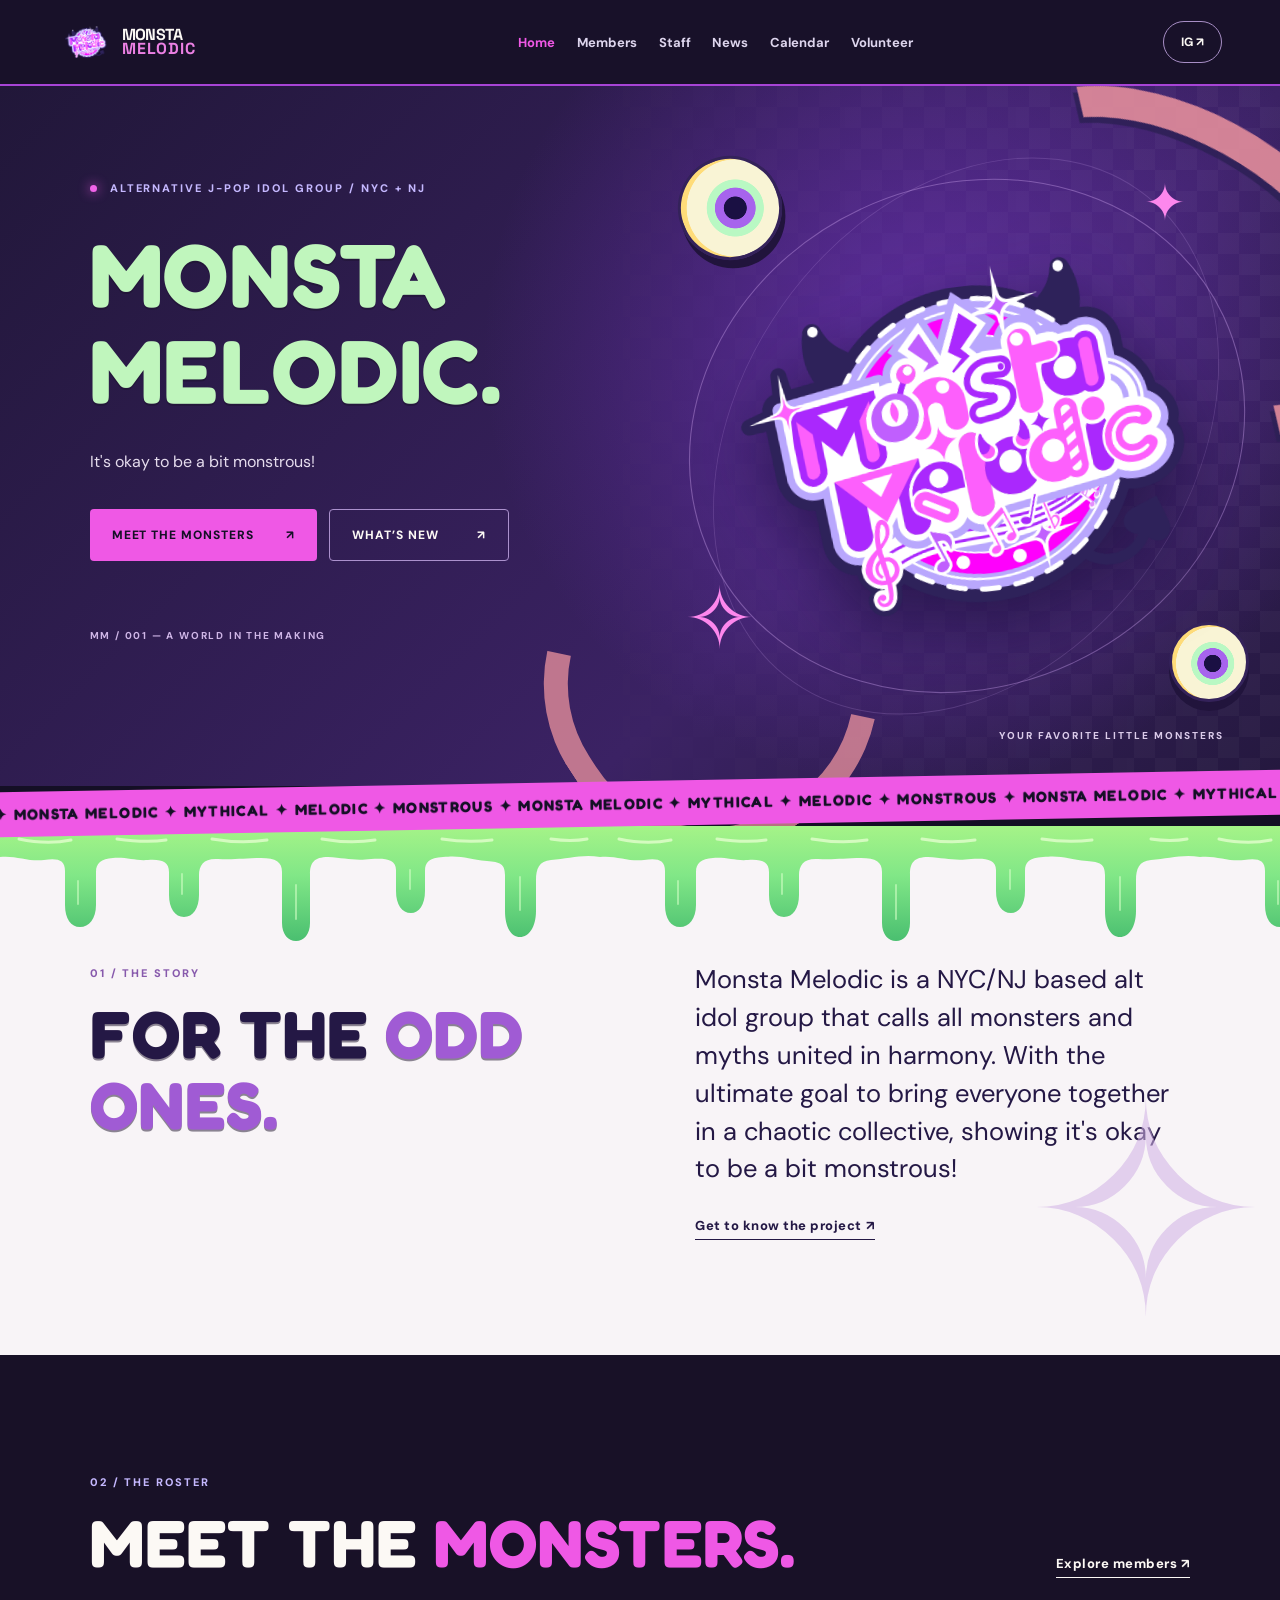
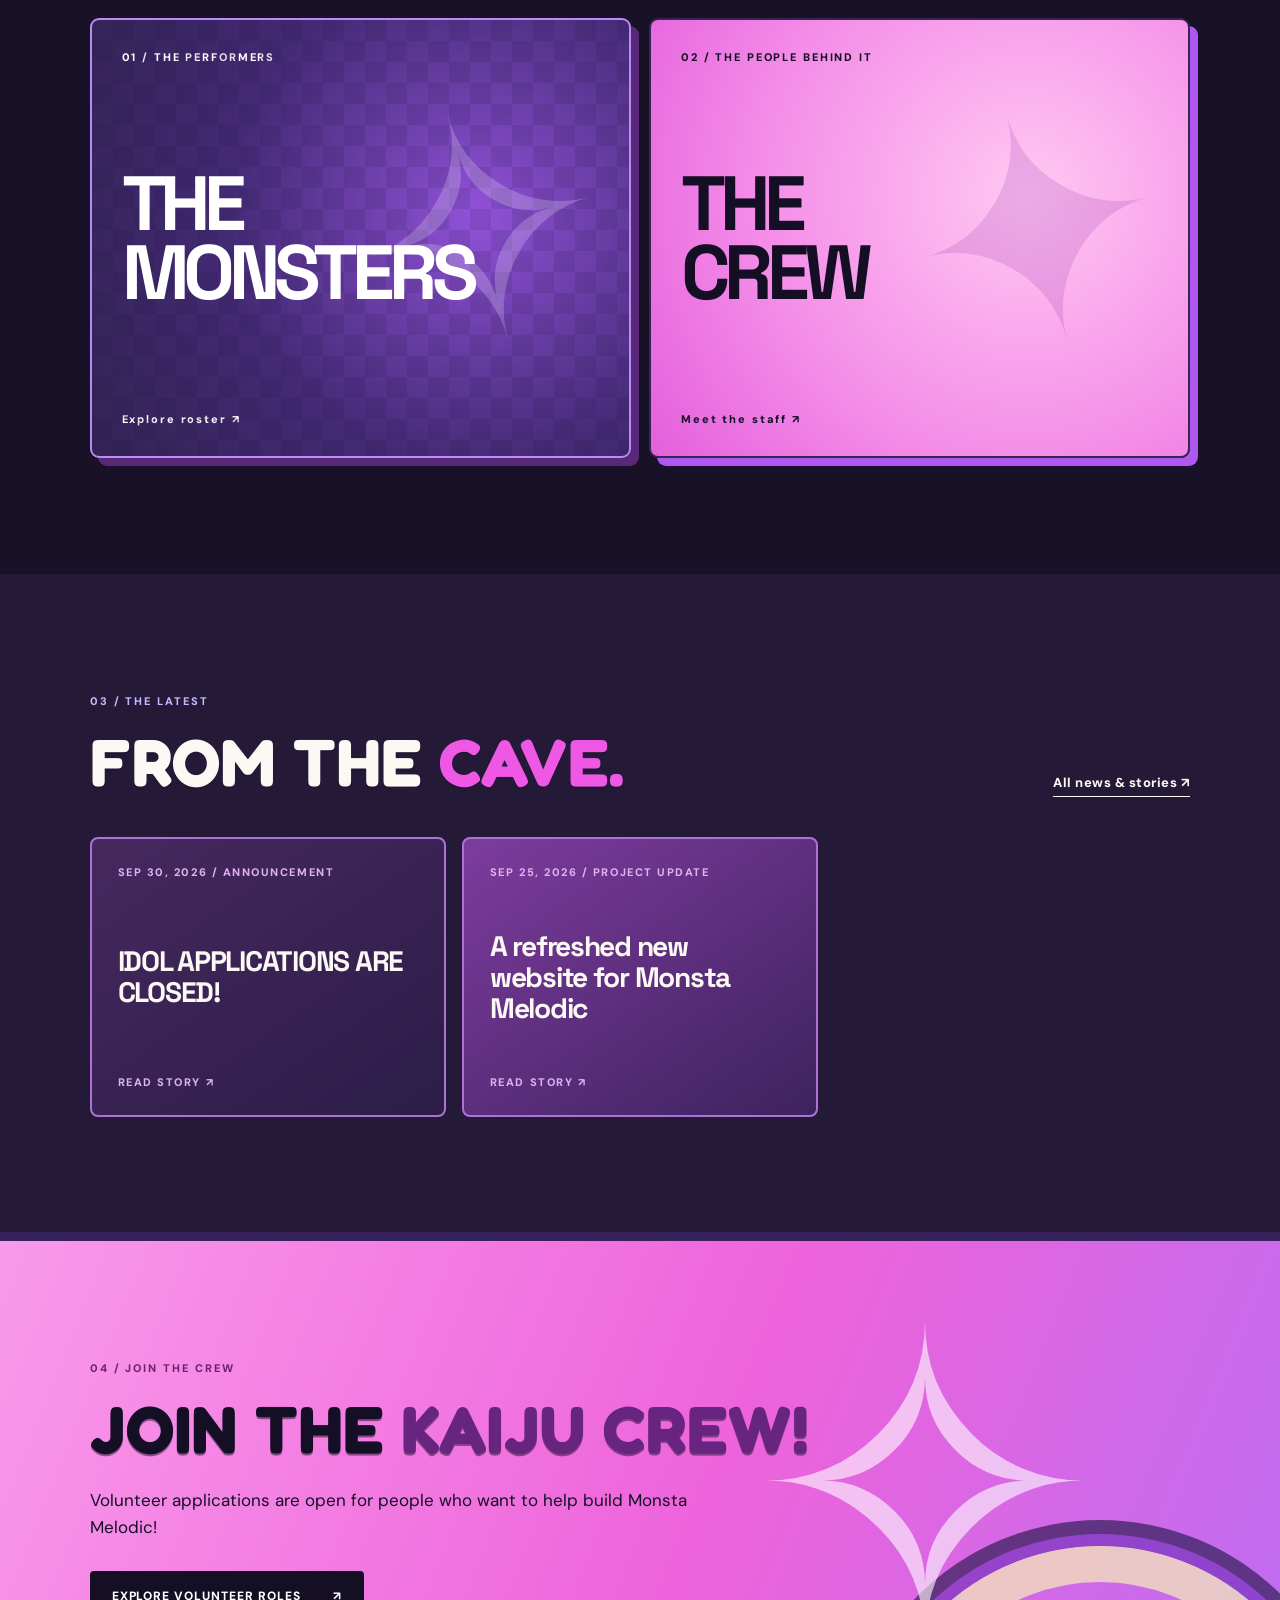
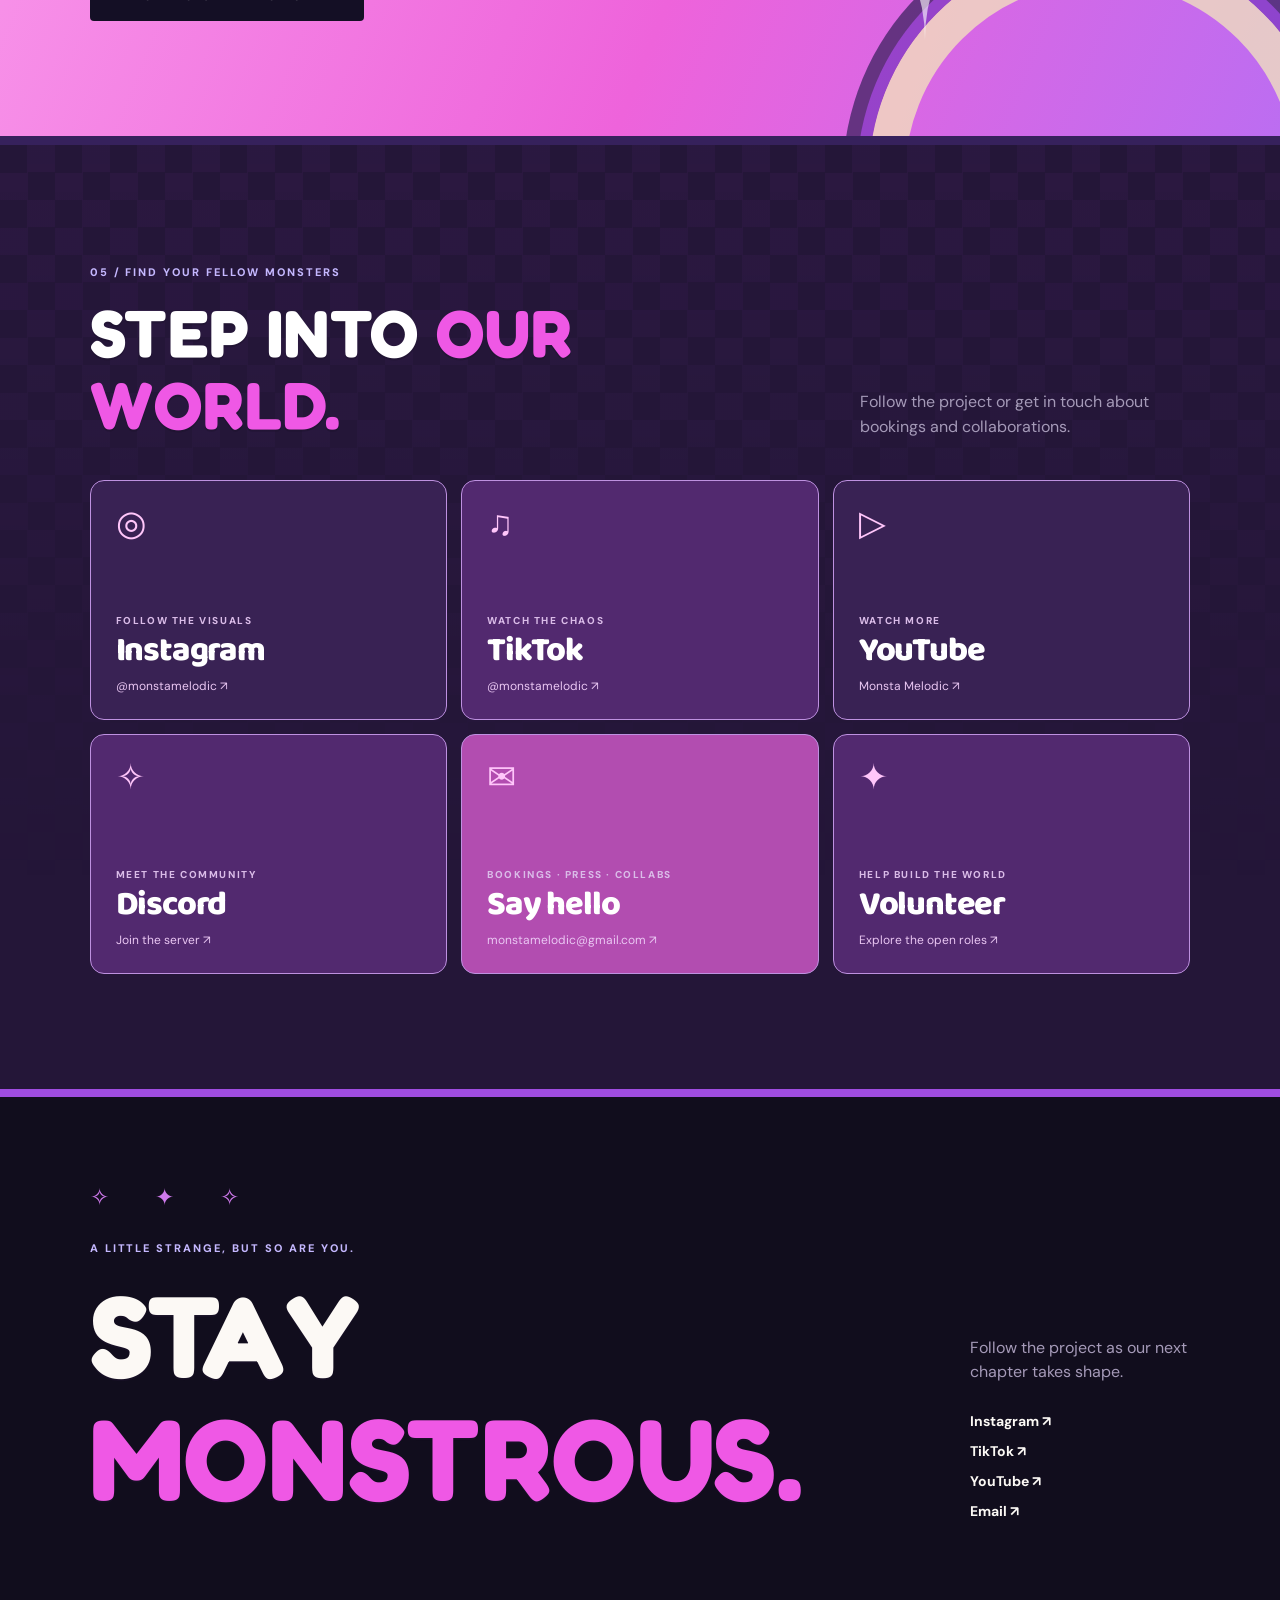
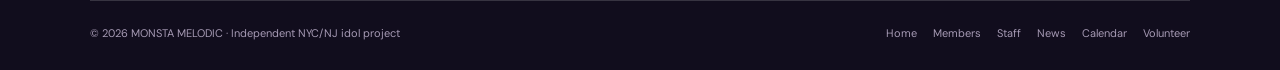
==== commit 351bc599: "Update index.html" ====
--- a/index.html
+++ b/index.html
@@ -9,4 +9,4 @@
 <section class="section latest-section"><div class="section-head"><div><span class="eyebrow">03 / THE LATEST</span><h2>FROM THE <em>CAVE.</em></h2></div><a class="text-link" href="news.html">All news & stories ↗</a></div><div id="latest-posts" class="latest-grid"><a class="news-tile" href="news.html"><span>PROJECT UPDATES</span><h3>Catch up with Monsta Melodic</h3><span>Read the news ↗</span></a></div></section>
 <section class="section join-section" id="volunteer"><div><span class="eyebrow">04 / JOIN THE CREW</span><h2>JOIN THE <em>KAIJU CREW!</em></h2><p>Volunteer applications are open for people who want to help build Monsta Melodic!</p><a class="button dark" href="applications.html">Explore volunteer roles <span>↗</span></a></div><span class="join-star" aria-hidden="true">✧</span></section>
 <section class="section social-section" id="contact"><div class="section-head"><div><span class="eyebrow">05 / FIND YOUR FELLOW MONSTERS</span><h2>STEP INTO <em>OUR WORLD.</em></h2></div><p>Follow the project or get in touch about bookings and collaborations.</p></div><div class="social-grid"><a class="social-card" href="https://www.instagram.com/monstamelodic/" target="_blank" rel="noopener"><span class="social-symbol">◎</span><span>FOLLOW THE VISUALS</span><strong>Instagram</strong><small>@monstamelodic ↗</small></a><a class="social-card" href="https://www.tiktok.com/@monstamelodic" target="_blank" rel="noopener"><span class="social-symbol">♫</span><span>WATCH THE CHAOS</span><strong>TikTok</strong><small>@monstamelodic ↗</small></a><a class="social-card" href="https://www.youtube.com/channel/UCwxbz_F4ipwJG1VYpBXucgw?themeRefresh=1" target="_blank" rel="noopener"><span class="social-symbol">▷</span><span>WATCH MORE</span><strong>YouTube</strong><small>Monsta Melodic ↗</small></a><button class="social-card discord-trigger" type="button"><span class="social-symbol">✧</span><span>MEET THE COMMUNITY</span><strong>Discord</strong><small>Join the server ↗</small></button><a class="social-card social-email" href="mailto:monstamelodic@gmail.com"><span class="social-symbol">✉</span><span>BOOKINGS · PRESS · COLLABS</span><strong>Say hello</strong><small>monstamelodic@gmail.com ↗</small></a><a class="social-card social-volunteer" href="applications.html"><span class="social-symbol">✦</span><span>HELP BUILD THE WORLD</span><strong>Volunteer</strong><small>Explore the open roles ↗</small></a></div></section></main>
-<footer class="site-footer"><div class="footer-lead"><div><span class="eyebrow">A little strange. A lot of heart.</span><h2>STAY<br><em>MONSTROUS.</em></h2></div><div class="footer-connect"><p>Follow the project as our next chapter takes shape.</p><a href="https://www.instagram.com/monstamelodic/" target="_blank" rel="noopener">Instagram ↗</a><a href="https://www.tiktok.com/@monstamelodic" target="_blank" rel="noopener">TikTok ↗</a><a href="https://www.youtube.com/channel/UCwxbz_F4ipwJG1VYpBXucgw?themeRefresh=1" target="_blank" rel="noopener">YouTube ↗</a><a href="mailto:monstamelodic@gmail.com">Email ↗</a></div></div><div class="footer-bottom"><span>© 2026 MONSTA MELODIC · Independent NYC/NJ idol project</span><nav aria-label="Footer navigation"><a href="index.html">Home</a><a href="members.html">Members</a><a href="staff.html">Staff</a><a href="news.html">News</a><a href="calendar.html">Calendar</a><a href="applications.html">Volunteer</a></nav></div></footer></div><script src="script.js?v=20260930staff" defer></script></body></html>
+<footer class="site-footer"><div class="footer-lead"><div><span class="eyebrow">A little strange, but so are you.</span><h2>STAY<br><em>MONSTROUS.</em></h2></div><div class="footer-connect"><p>Follow the project as our next chapter takes shape.</p><a href="https://www.instagram.com/monstamelodic/" target="_blank" rel="noopener">Instagram ↗</a><a href="https://www.tiktok.com/@monstamelodic" target="_blank" rel="noopener">TikTok ↗</a><a href="https://www.youtube.com/channel/UCwxbz_F4ipwJG1VYpBXucgw?themeRefresh=1" target="_blank" rel="noopener">YouTube ↗</a><a href="mailto:monstamelodic@gmail.com">Email ↗</a></div></div><div class="footer-bottom"><span>© 2026 MONSTA MELODIC · Independent NYC/NJ idol project</span><nav aria-label="Footer navigation"><a href="index.html">Home</a><a href="members.html">Members</a><a href="staff.html">Staff</a><a href="news.html">News</a><a href="calendar.html">Calendar</a><a href="applications.html">Volunteer</a></nav></div></footer></div><script src="script.js?v=20260930staff" defer></script></body></html>
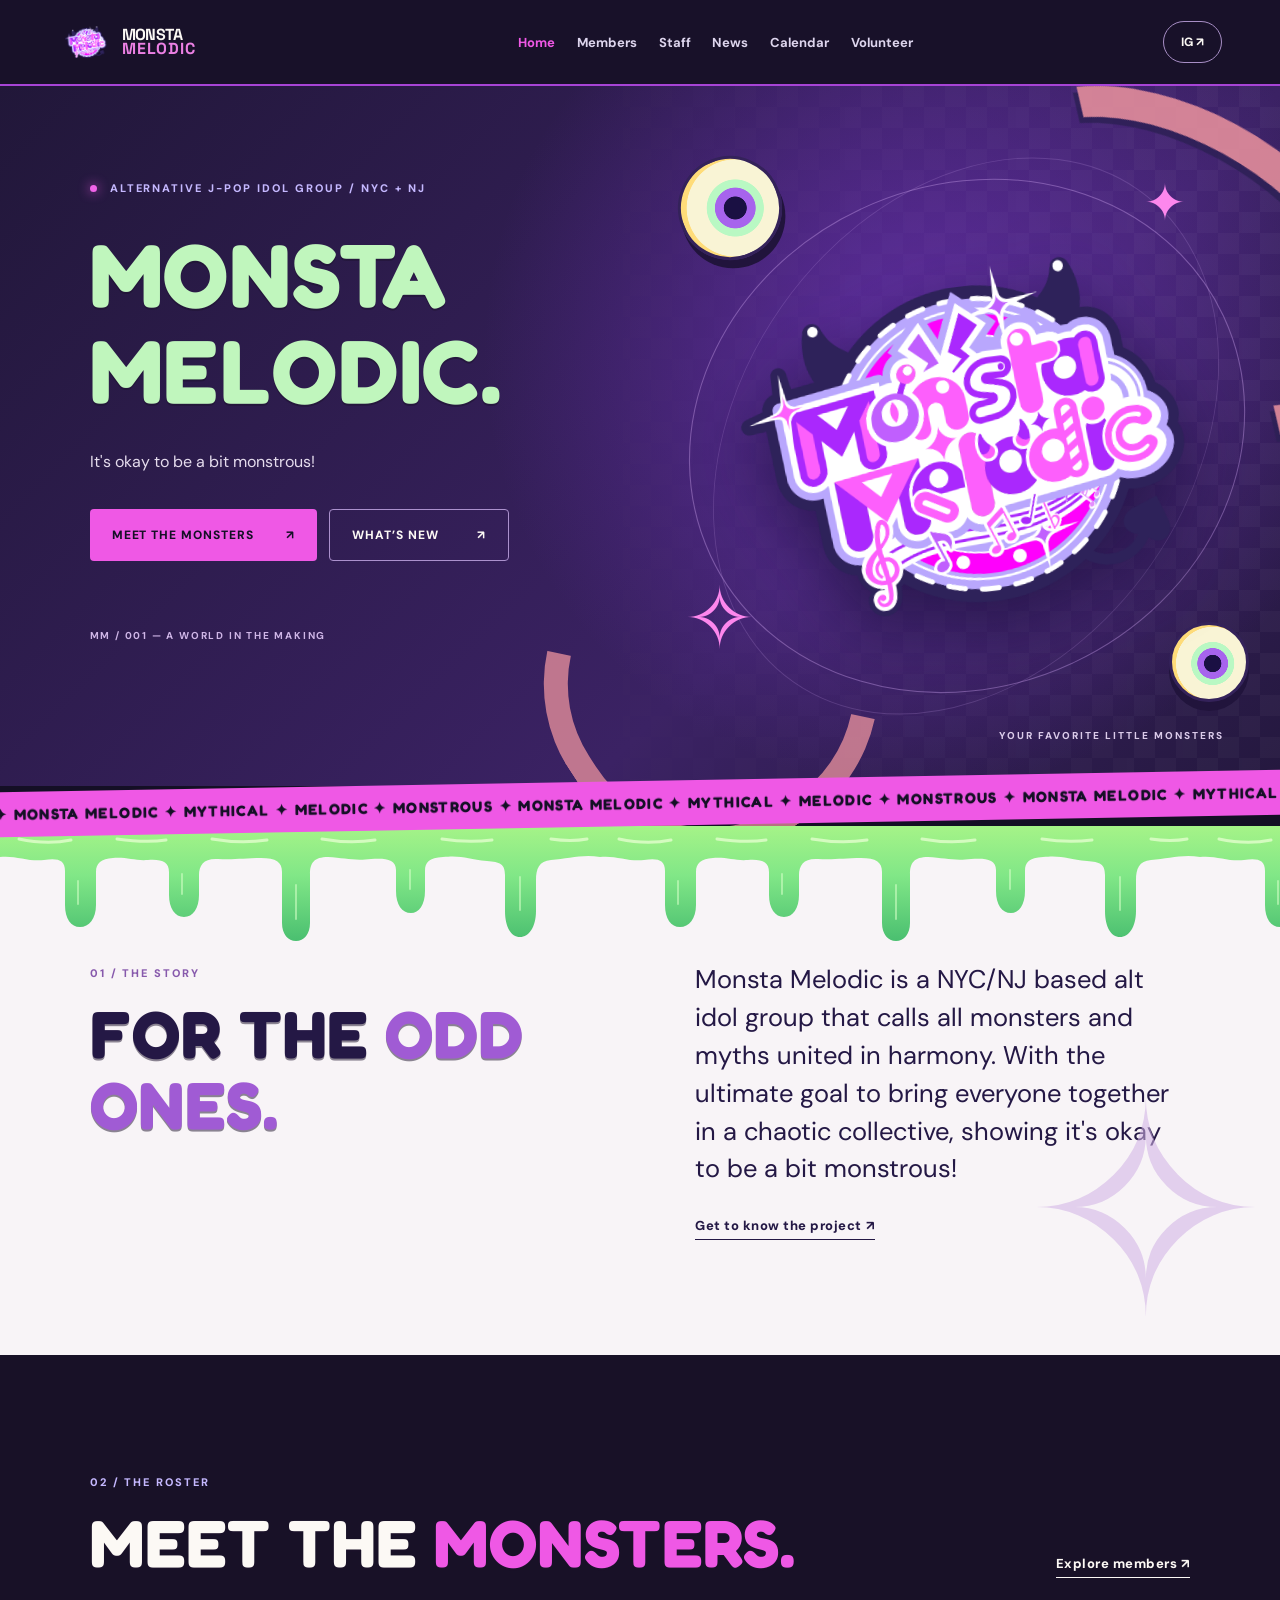
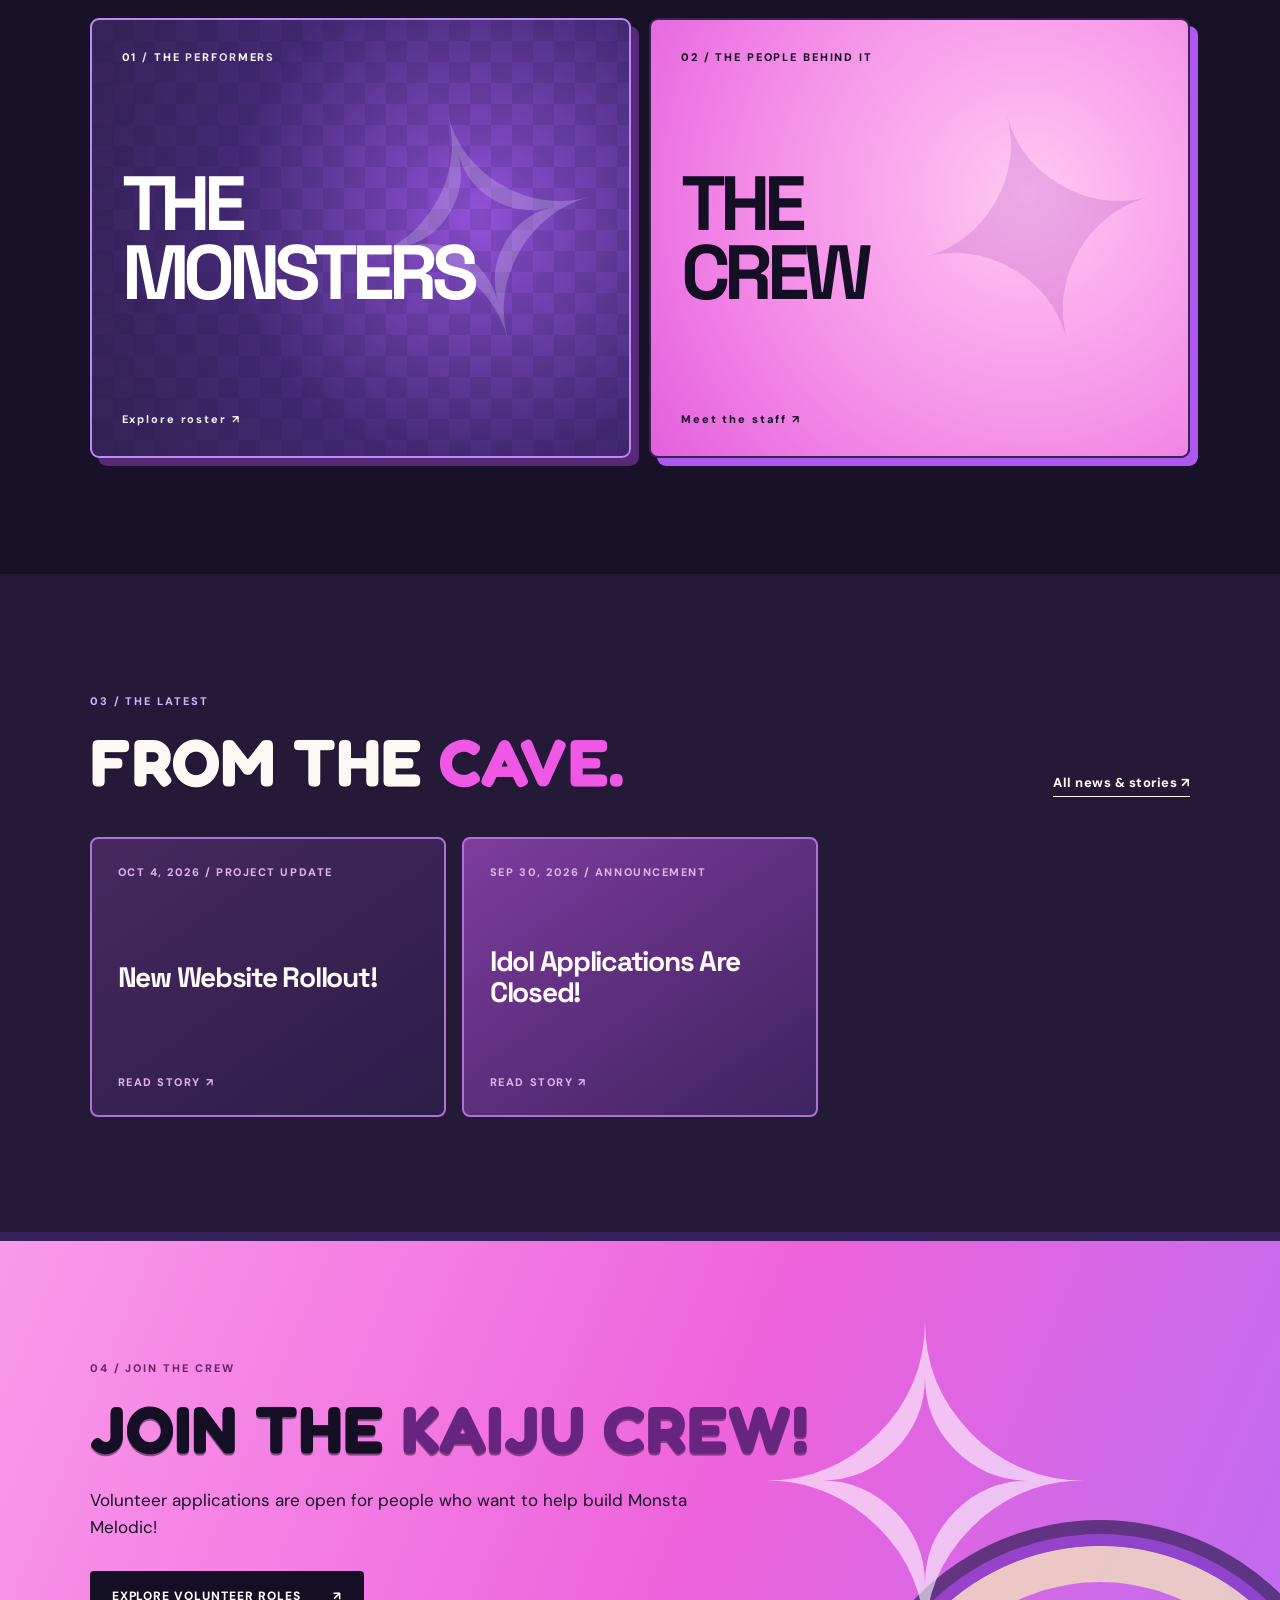
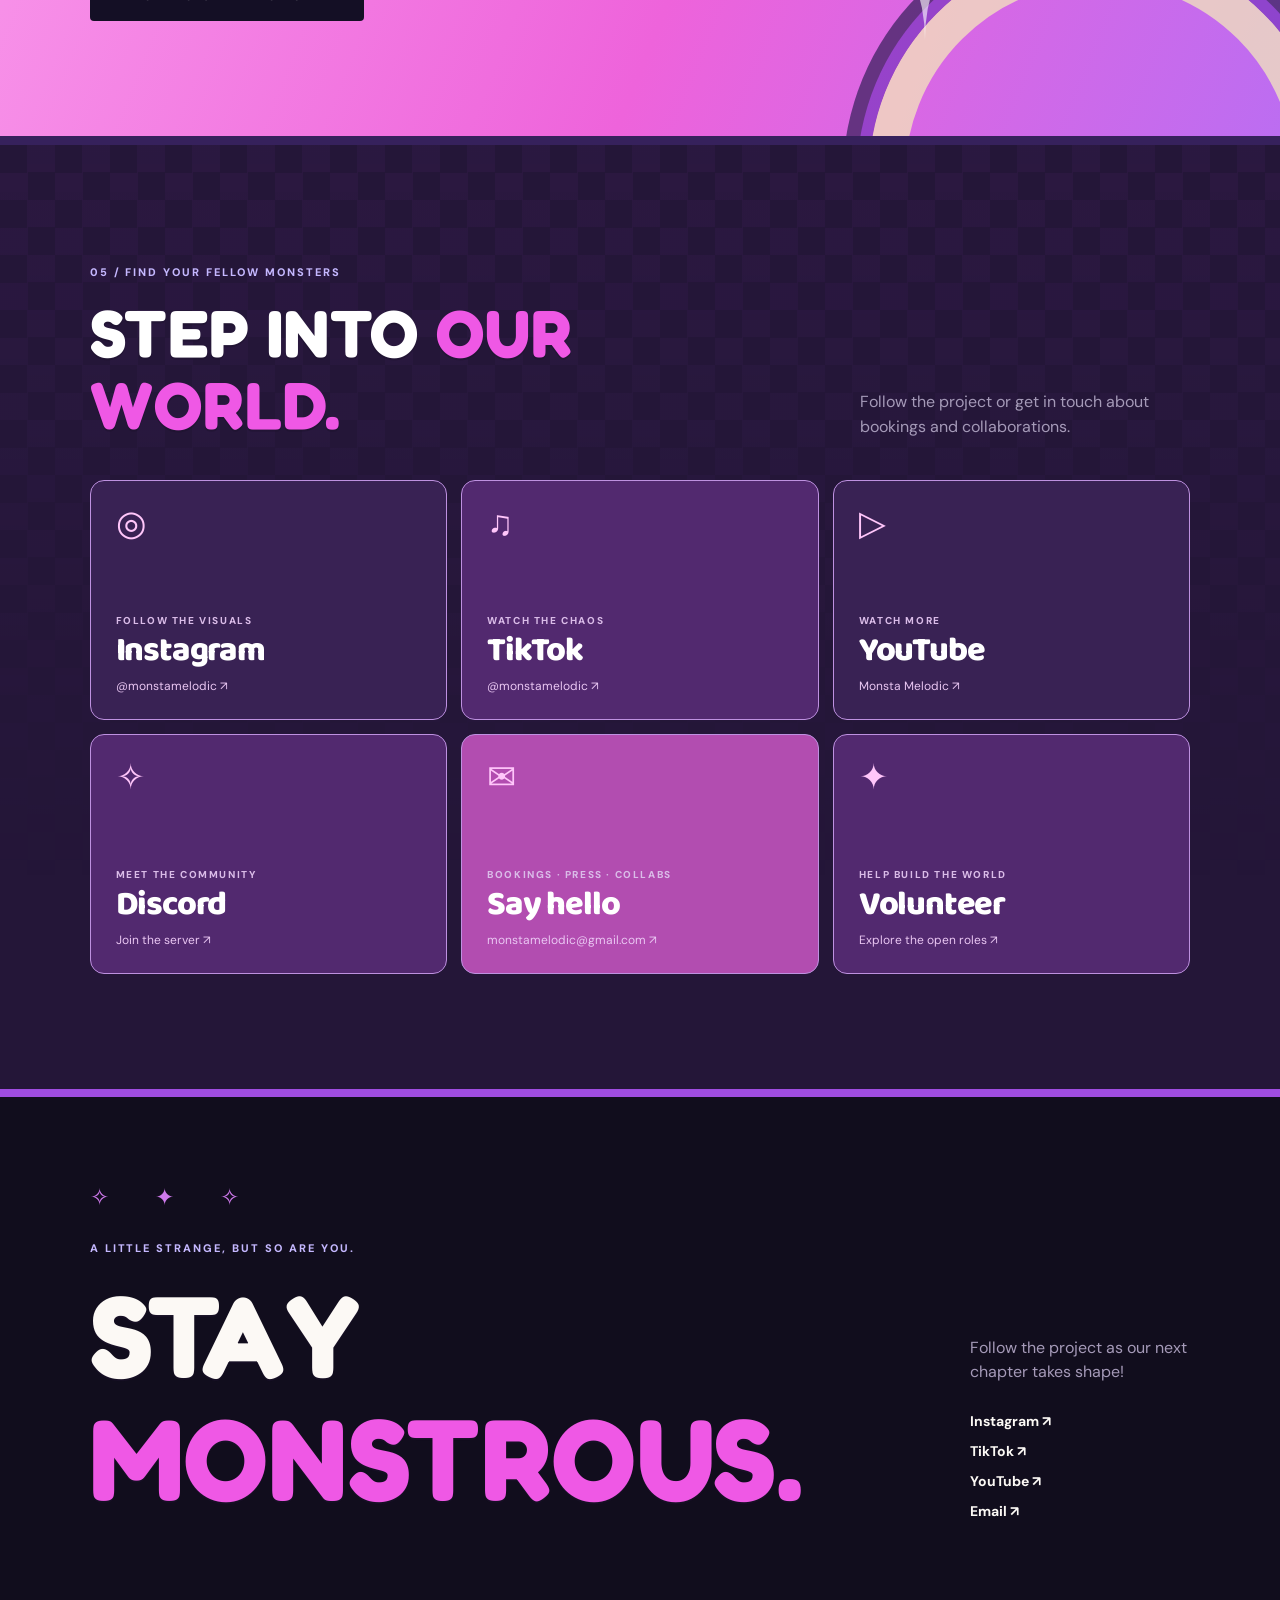
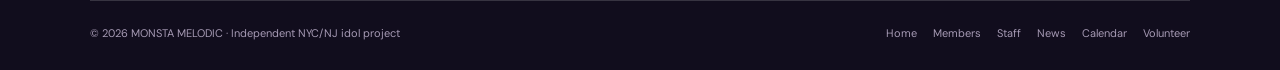
==== commit 87d1cc61: "Update index.html" ====
--- a/index.html
+++ b/index.html
@@ -9,4 +9,4 @@
 <section class="section latest-section"><div class="section-head"><div><span class="eyebrow">03 / THE LATEST</span><h2>FROM THE <em>CAVE.</em></h2></div><a class="text-link" href="news.html">All news & stories ↗</a></div><div id="latest-posts" class="latest-grid"><a class="news-tile" href="news.html"><span>PROJECT UPDATES</span><h3>Catch up with Monsta Melodic</h3><span>Read the news ↗</span></a></div></section>
 <section class="section join-section" id="volunteer"><div><span class="eyebrow">04 / JOIN THE CREW</span><h2>JOIN THE <em>KAIJU CREW!</em></h2><p>Volunteer applications are open for people who want to help build Monsta Melodic!</p><a class="button dark" href="applications.html">Explore volunteer roles <span>↗</span></a></div><span class="join-star" aria-hidden="true">✧</span></section>
 <section class="section social-section" id="contact"><div class="section-head"><div><span class="eyebrow">05 / FIND YOUR FELLOW MONSTERS</span><h2>STEP INTO <em>OUR WORLD.</em></h2></div><p>Follow the project or get in touch about bookings and collaborations.</p></div><div class="social-grid"><a class="social-card" href="https://www.instagram.com/monstamelodic/" target="_blank" rel="noopener"><span class="social-symbol">◎</span><span>FOLLOW THE VISUALS</span><strong>Instagram</strong><small>@monstamelodic ↗</small></a><a class="social-card" href="https://www.tiktok.com/@monstamelodic" target="_blank" rel="noopener"><span class="social-symbol">♫</span><span>WATCH THE CHAOS</span><strong>TikTok</strong><small>@monstamelodic ↗</small></a><a class="social-card" href="https://www.youtube.com/channel/UCwxbz_F4ipwJG1VYpBXucgw?themeRefresh=1" target="_blank" rel="noopener"><span class="social-symbol">▷</span><span>WATCH MORE</span><strong>YouTube</strong><small>Monsta Melodic ↗</small></a><button class="social-card discord-trigger" type="button"><span class="social-symbol">✧</span><span>MEET THE COMMUNITY</span><strong>Discord</strong><small>Join the server ↗</small></button><a class="social-card social-email" href="mailto:monstamelodic@gmail.com"><span class="social-symbol">✉</span><span>BOOKINGS · PRESS · COLLABS</span><strong>Say hello</strong><small>monstamelodic@gmail.com ↗</small></a><a class="social-card social-volunteer" href="applications.html"><span class="social-symbol">✦</span><span>HELP BUILD THE WORLD</span><strong>Volunteer</strong><small>Explore the open roles ↗</small></a></div></section></main>
-<footer class="site-footer"><div class="footer-lead"><div><span class="eyebrow">A little strange, but so are you.</span><h2>STAY<br><em>MONSTROUS.</em></h2></div><div class="footer-connect"><p>Follow the project as our next chapter takes shape.</p><a href="https://www.instagram.com/monstamelodic/" target="_blank" rel="noopener">Instagram ↗</a><a href="https://www.tiktok.com/@monstamelodic" target="_blank" rel="noopener">TikTok ↗</a><a href="https://www.youtube.com/channel/UCwxbz_F4ipwJG1VYpBXucgw?themeRefresh=1" target="_blank" rel="noopener">YouTube ↗</a><a href="mailto:monstamelodic@gmail.com">Email ↗</a></div></div><div class="footer-bottom"><span>© 2026 MONSTA MELODIC · Independent NYC/NJ idol project</span><nav aria-label="Footer navigation"><a href="index.html">Home</a><a href="members.html">Members</a><a href="staff.html">Staff</a><a href="news.html">News</a><a href="calendar.html">Calendar</a><a href="applications.html">Volunteer</a></nav></div></footer></div><script src="script.js?v=20260930staff" defer></script></body></html>
+<footer class="site-footer"><div class="footer-lead"><div><span class="eyebrow">A little strange, but so are you.</span><h2>STAY<br><em>MONSTROUS.</em></h2></div><div class="footer-connect"><p>Follow the project as our next chapter takes shape!</p><a href="https://www.instagram.com/monstamelodic/" target="_blank" rel="noopener">Instagram ↗</a><a href="https://www.tiktok.com/@monstamelodic" target="_blank" rel="noopener">TikTok ↗</a><a href="https://www.youtube.com/channel/UCwxbz_F4ipwJG1VYpBXucgw?themeRefresh=1" target="_blank" rel="noopener">YouTube ↗</a><a href="mailto:monstamelodic@gmail.com">Email ↗</a></div></div><div class="footer-bottom"><span>© 2026 MONSTA MELODIC · Independent NYC/NJ idol project</span><nav aria-label="Footer navigation"><a href="index.html">Home</a><a href="members.html">Members</a><a href="staff.html">Staff</a><a href="news.html">News</a><a href="calendar.html">Calendar</a><a href="applications.html">Volunteer</a></nav></div></footer></div><script src="script.js?v=20260930staff" defer></script></body></html>
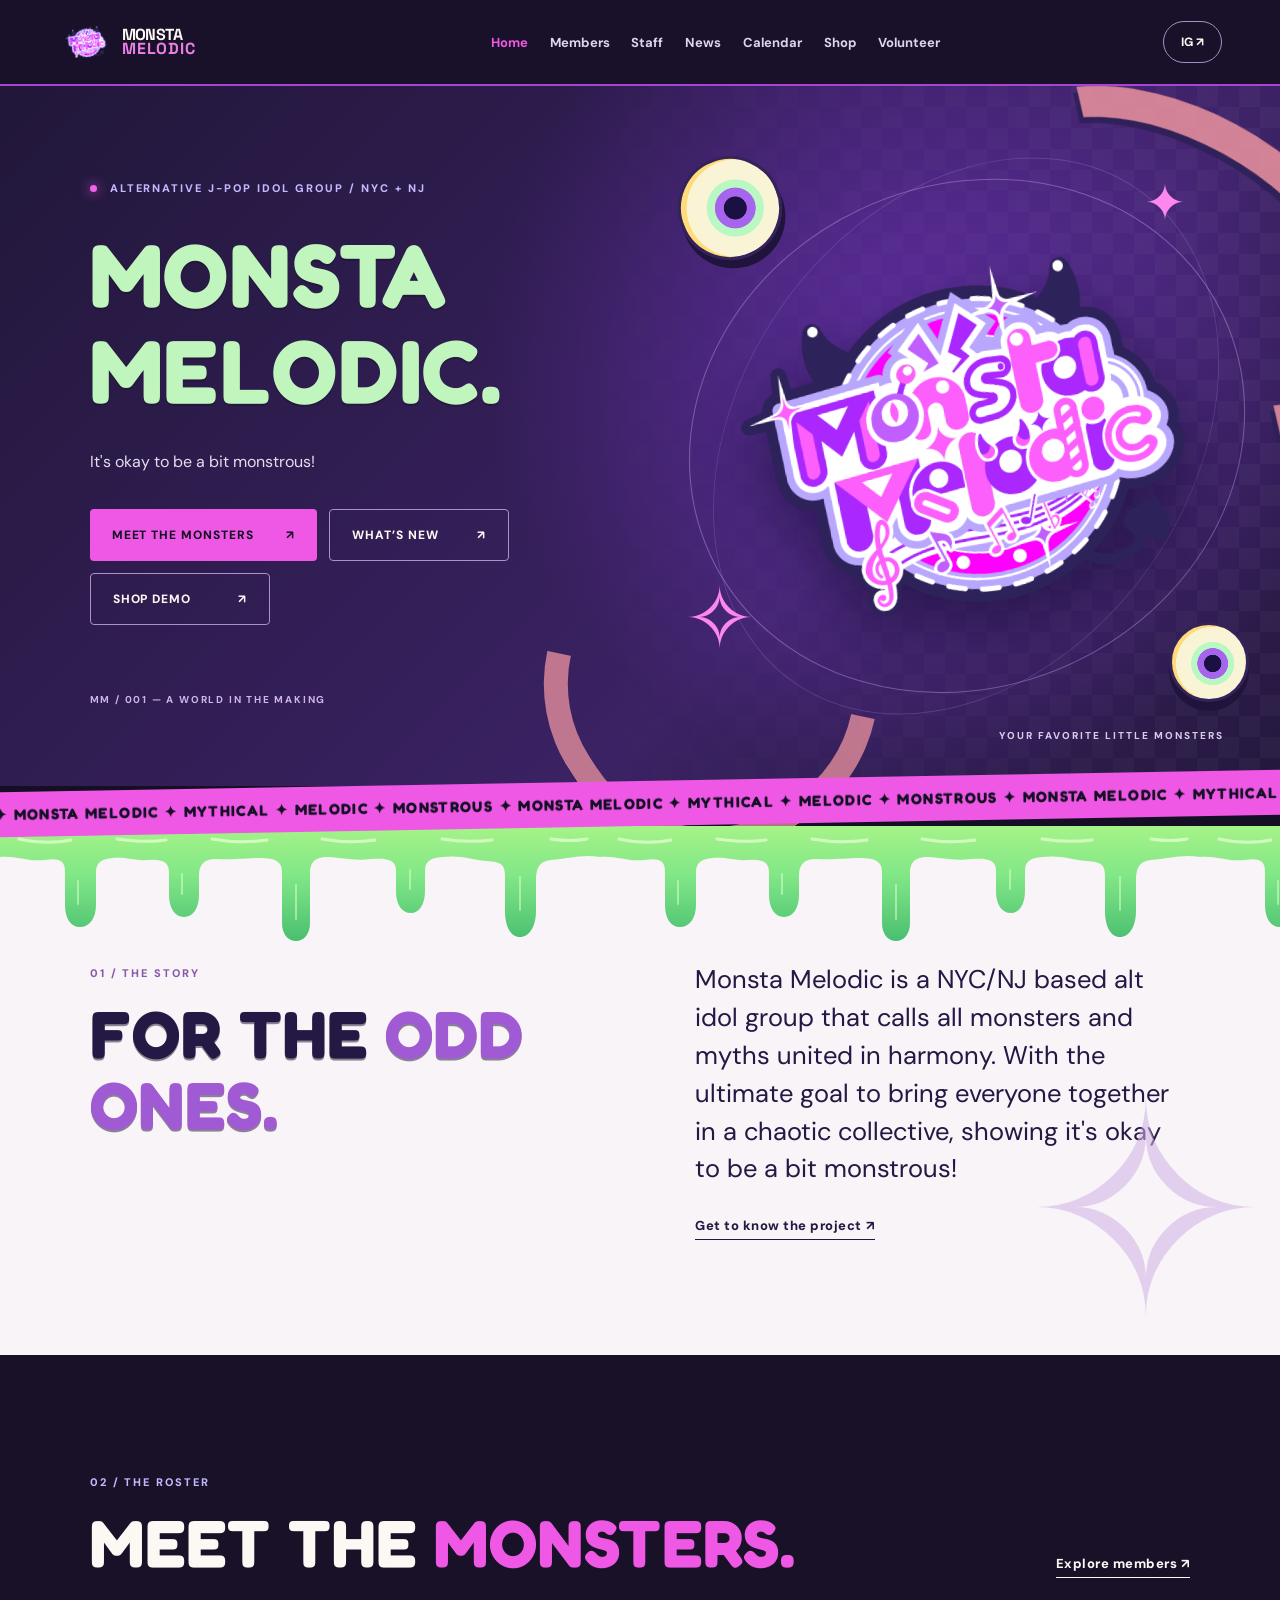
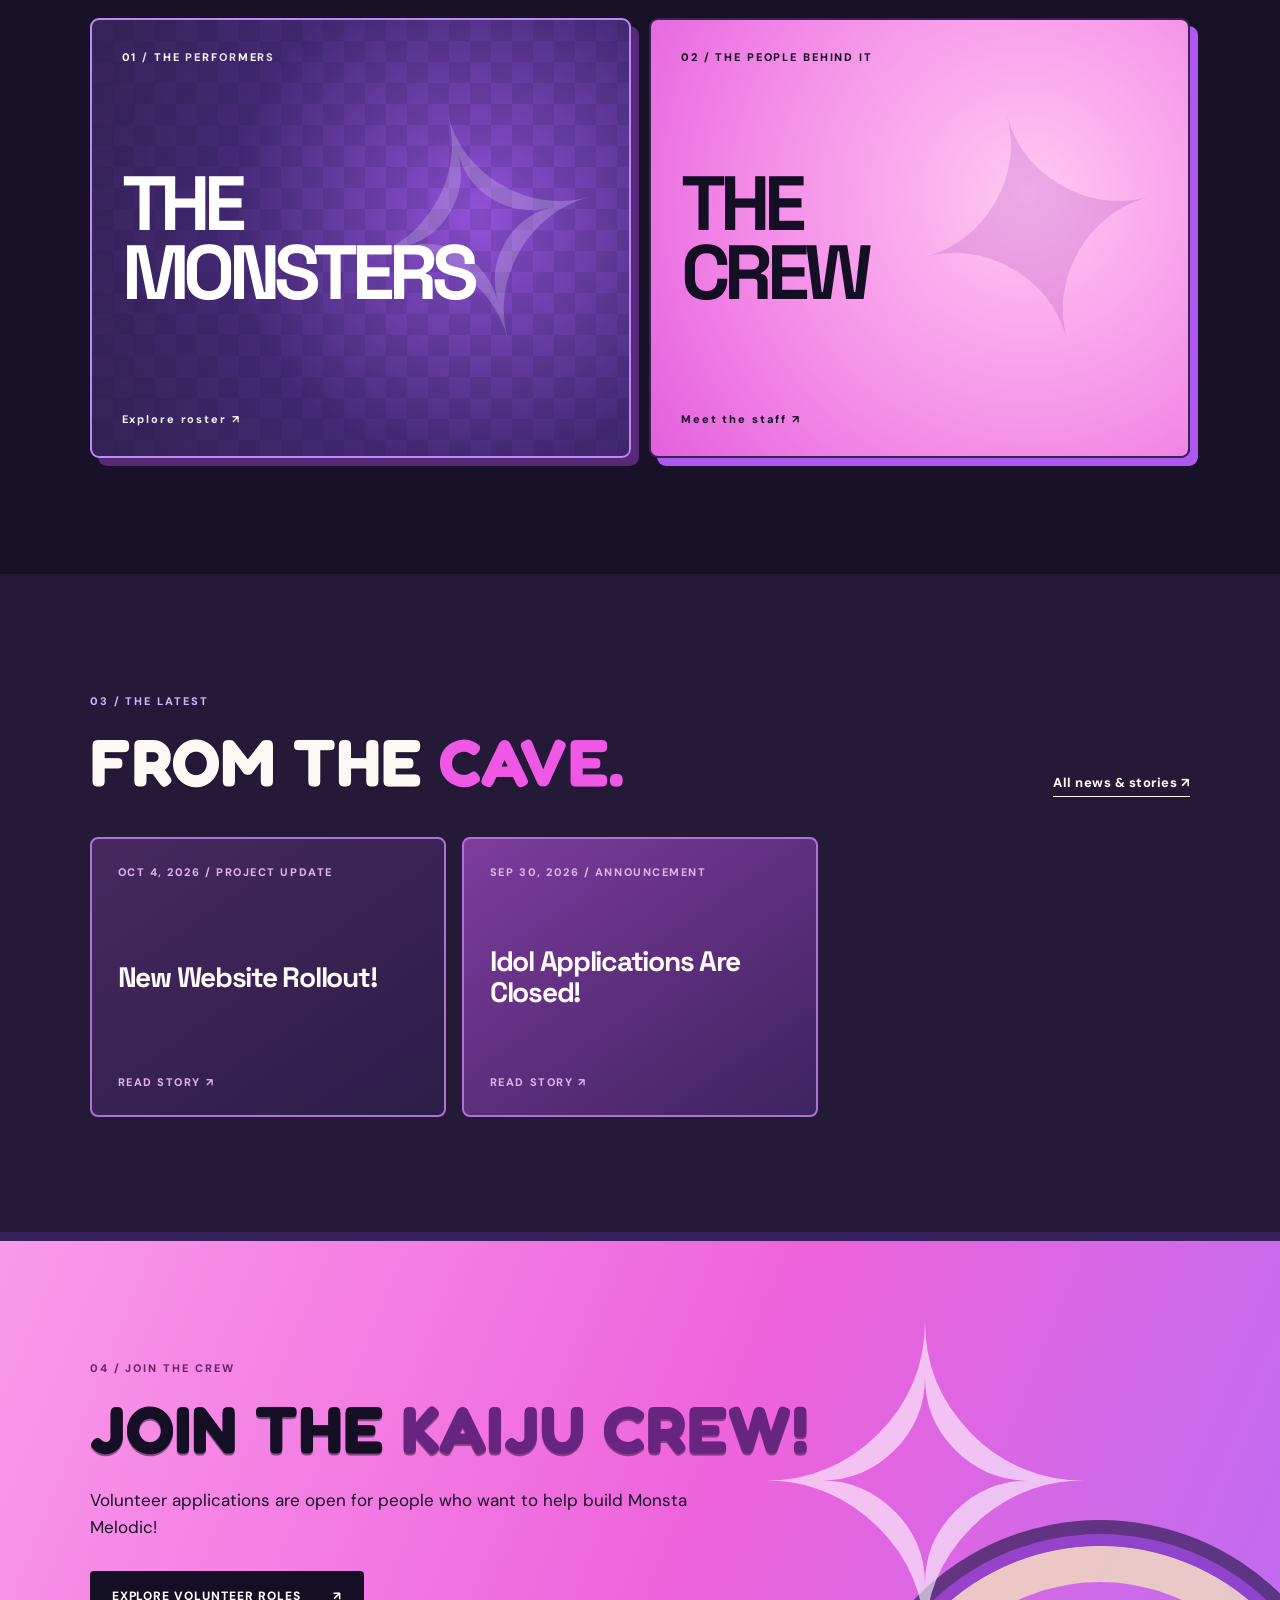
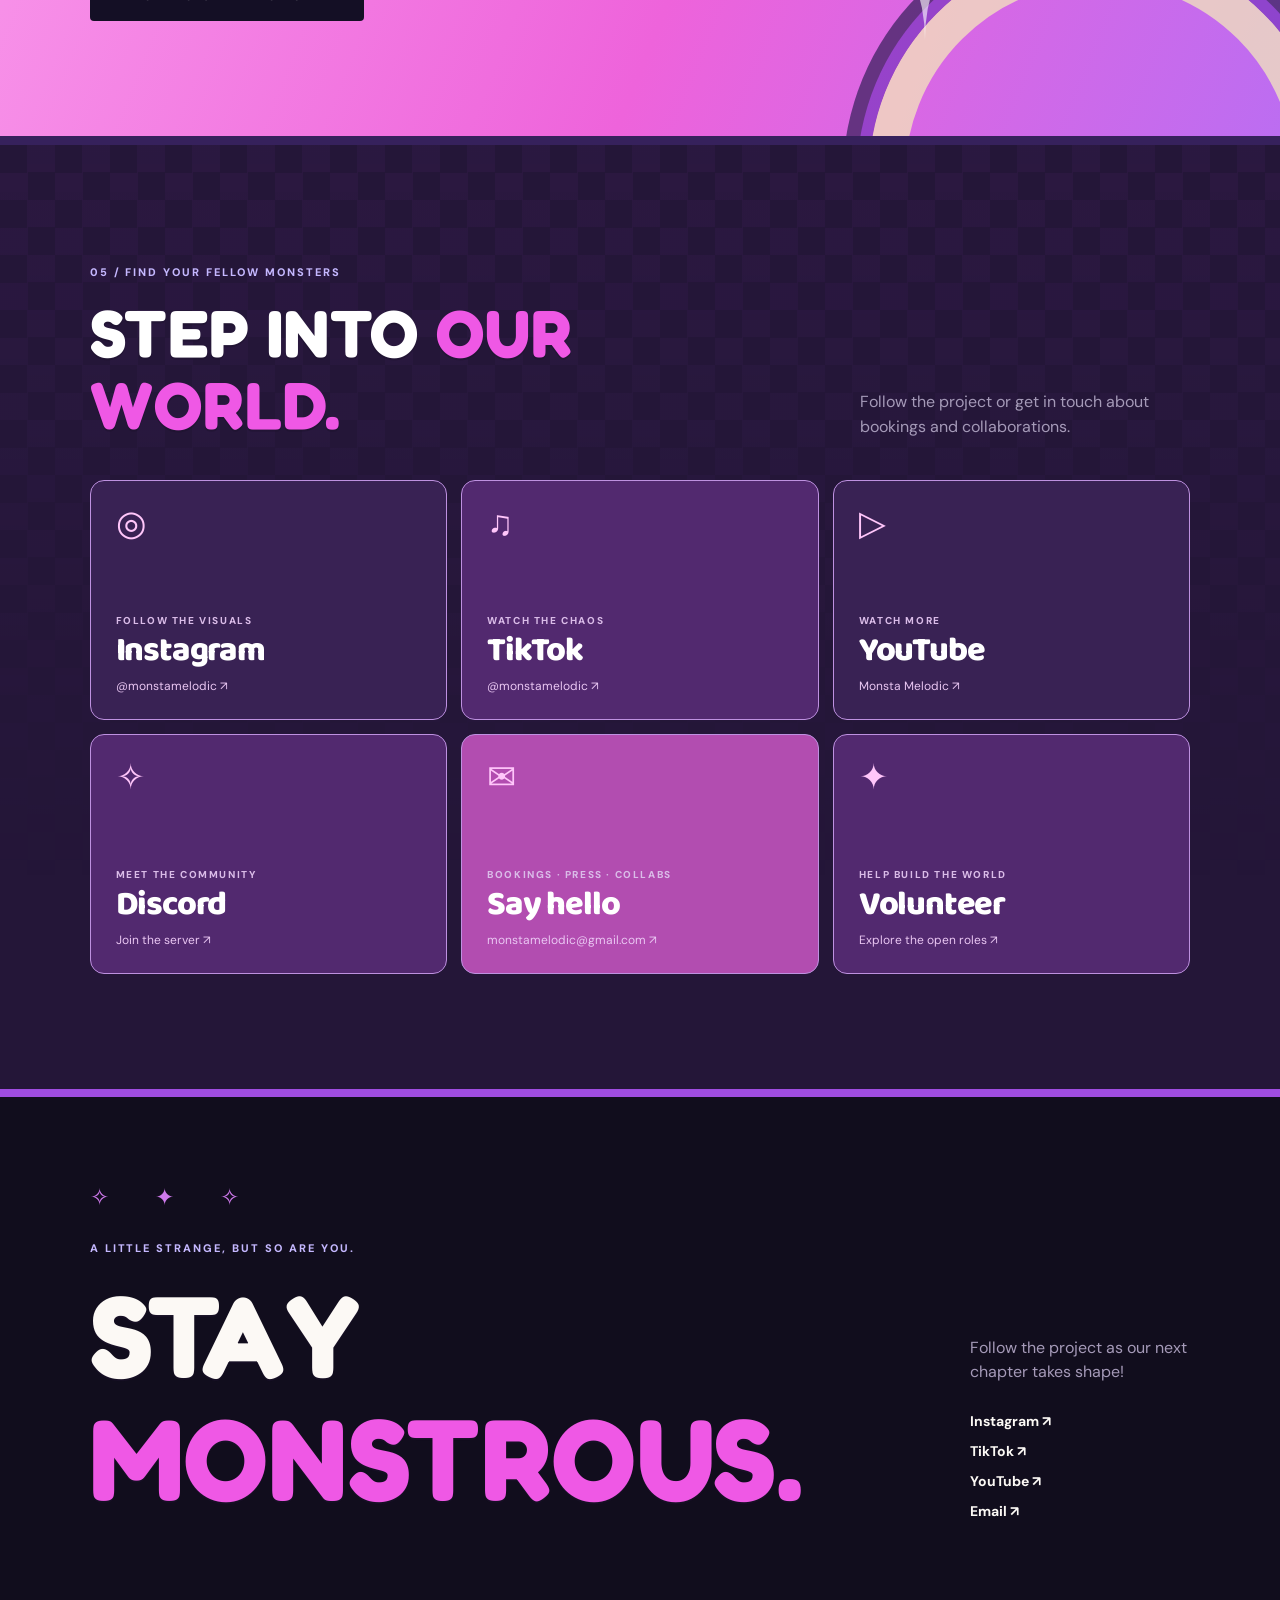
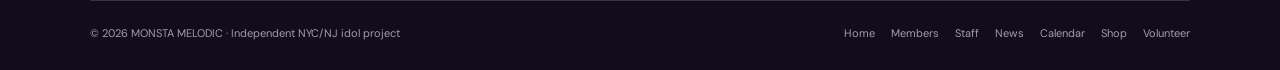
==== commit 6ba2b0b7: "Add files via upload" ====
--- a/index.html
+++ b/index.html
@@ -1,12 +1,12 @@
 <!doctype html>
 <html lang="en"><head><meta charset="utf-8"><meta name="viewport" content="width=device-width, initial-scale=1"><meta name="theme-color" content="#271c50"><meta name="description" content="Independent NYC/NJ alternative J-pop idol group. Mythical, melodic, monstrous."><title>Home · Monsta Melodic</title><link rel="icon" href="Logo.png"><link rel="preconnect" href="https://fonts.googleapis.com"><link rel="preconnect" href="https://fonts.gstatic.com" crossorigin><link href="https://fonts.googleapis.com/css2?family=Baloo+2:wght@600;700;800&family=DM+Sans:wght@400;500;600;700;800&family=Fredoka:wght@500;600;700&family=Space+Grotesk:wght@400;500;600;700&display=swap" rel="stylesheet"><link rel="stylesheet" href="styles.css?v=20260930staff"></head>
 <body><a class="skip-link" href="#main">Skip to content</a><div class="site-wrap">
-<header class="site-header"><a class="brand" href="index.html" aria-label="Monsta Melodic home"><img src="Logo.png" alt=""><span>MONSTA<span>MELODIC</span></span></a><button class="menu-toggle" type="button" aria-label="Open menu" aria-expanded="false" aria-controls="site-nav"><span></span><span></span></button><nav id="site-nav" aria-label="Main navigation"><a href="index.html" aria-current="page">Home</a><a href="members.html">Members</a><a href="staff.html">Staff</a><a href="news.html">News</a><a href="calendar.html">Calendar</a><a href="applications.html">Volunteer</a></nav><a class="header-social" href="https://www.instagram.com/monstamelodic/" target="_blank" rel="noopener" aria-label="Monsta Melodic Instagram">IG ↗</a></header>
-<main id="main"><section class="hero panel" id="home"><div class="hero-copy"><span class="eyebrow"><i class="status-dot"></i> ALTERNATIVE J-POP IDOL GROUP / NYC + NJ</span><h1 class="hero-title"><span>MONSTA</span><span>MELODIC.</span></h1><p>It's okay to be a bit monstrous!</p><div class="button-row"><a class="button bright" href="members.html">Meet the monsters <span>↗</span></a><a class="button outline" href="news.html">What’s new <span>↗</span></a></div><span class="hero-index">MM / 001 — A WORLD IN THE MAKING</span></div><div class="hero-art"><div class="halo halo-one"></div><div class="halo halo-two"></div><div class="sparkle sp-a">✦</div><div class="sparkle sp-b">✧</div><div class="brand-eye eye-left" aria-hidden="true"></div><div class="brand-eye eye-right" aria-hidden="true"></div><img src="Logo.png" alt="Monsta Melodic illustrated logo"><span class="art-label">YOUR FAVORITE LITTLE MONSTERS</span></div></section>
+<header class="site-header"><a class="brand" href="index.html" aria-label="Monsta Melodic home"><img src="Logo.png" alt=""><span>MONSTA<span>MELODIC</span></span></a><button class="menu-toggle" type="button" aria-label="Open menu" aria-expanded="false" aria-controls="site-nav"><span></span><span></span></button><nav id="site-nav" aria-label="Main navigation"><a href="index.html" aria-current="page">Home</a><a href="members.html">Members</a><a href="staff.html">Staff</a><a href="news.html">News</a><a href="calendar.html">Calendar</a><a href="shop.html">Shop</a><a href="applications.html">Volunteer</a></nav><a class="header-social" href="https://www.instagram.com/monstamelodic/" target="_blank" rel="noopener" aria-label="Monsta Melodic Instagram">IG ↗</a></header>
+<main id="main"><section class="hero panel" id="home"><div class="hero-copy"><span class="eyebrow"><i class="status-dot"></i> ALTERNATIVE J-POP IDOL GROUP / NYC + NJ</span><h1 class="hero-title"><span>MONSTA</span><span>MELODIC.</span></h1><p>It's okay to be a bit monstrous!</p><div class="button-row"><a class="button bright" href="members.html">Meet the monsters <span>↗</span></a><a class="button outline" href="news.html">What’s new <span>↗</span></a><a class="button outline" href="shop.html">Shop demo <span>↗</span></a></div><span class="hero-index">MM / 001 — A WORLD IN THE MAKING</span></div><div class="hero-art"><div class="halo halo-one"></div><div class="halo halo-two"></div><div class="sparkle sp-a">✦</div><div class="sparkle sp-b">✧</div><div class="brand-eye eye-left" aria-hidden="true"></div><div class="brand-eye eye-right" aria-hidden="true"></div><img src="Logo.png" alt="Monsta Melodic illustrated logo"><span class="art-label">YOUR FAVORITE LITTLE MONSTERS</span></div></section>
 <div class="marquee" aria-label="Monsta Melodic · Mythical · Melodic · Monstrous"><div class="marquee-track" aria-hidden="true"><span>✦ MONSTA MELODIC ✦ MYTHICAL ✦ MELODIC ✦ MONSTROUS ✦ MONSTA MELODIC ✦ MYTHICAL ✦ MELODIC ✦ MONSTROUS ✦ MONSTA MELODIC ✦ MYTHICAL ✦ MELODIC ✦ MONSTROUS ✦ MONSTA MELODIC ✦ MYTHICAL ✦ MELODIC ✦ MONSTROUS ✦ MONSTA MELODIC ✦ MYTHICAL ✦ MELODIC ✦ MONSTROUS </span><span>✦ MONSTA MELODIC ✦ MYTHICAL ✦ MELODIC ✦ MONSTROUS ✦ MONSTA MELODIC ✦ MYTHICAL ✦ MELODIC ✦ MONSTROUS ✦ MONSTA MELODIC ✦ MYTHICAL ✦ MELODIC ✦ MONSTROUS ✦ MONSTA MELODIC ✦ MYTHICAL ✦ MELODIC ✦ MONSTROUS ✦ MONSTA MELODIC ✦ MYTHICAL ✦ MELODIC ✦ MONSTROUS </span></div></div>
 <section class="section split-intro" id="about"><div><span class="eyebrow">01 / THE STORY</span><h2>FOR THE <em>ODD ONES.</em></h2></div><div><p>Monsta Melodic is a NYC/NJ based alt idol group that calls all monsters and myths united in harmony. With the ultimate goal to bring everyone together in a chaotic collective, showing it's okay to be a bit monstrous!</p><a class="text-link" href="members.html">Get to know the project ↗</a></div></section>
 <section class="section feature-section"><div class="section-head"><div><span class="eyebrow">02 / THE ROSTER</span><h2>MEET THE <em>MONSTERS.</em></h2></div><a class="text-link" href="members.html">Explore members ↗</a></div><div class="feature-grid"><a href="members.html" class="feature-card feature-purple"><span>01 / THE PERFORMERS</span><div class="feature-symbol">✧</div><strong>THE<br>MONSTERS</strong><span class="feature-arrow">Explore roster ↗</span></a><a href="staff.html" class="feature-card feature-pink"><span>02 / THE PEOPLE BEHIND IT</span><div class="feature-symbol">✦</div><strong>THE<br>CREW</strong><span class="feature-arrow">Meet the staff ↗</span></a></div></section>
 <section class="section latest-section"><div class="section-head"><div><span class="eyebrow">03 / THE LATEST</span><h2>FROM THE <em>CAVE.</em></h2></div><a class="text-link" href="news.html">All news & stories ↗</a></div><div id="latest-posts" class="latest-grid"><a class="news-tile" href="news.html"><span>PROJECT UPDATES</span><h3>Catch up with Monsta Melodic</h3><span>Read the news ↗</span></a></div></section>
 <section class="section join-section" id="volunteer"><div><span class="eyebrow">04 / JOIN THE CREW</span><h2>JOIN THE <em>KAIJU CREW!</em></h2><p>Volunteer applications are open for people who want to help build Monsta Melodic!</p><a class="button dark" href="applications.html">Explore volunteer roles <span>↗</span></a></div><span class="join-star" aria-hidden="true">✧</span></section>
 <section class="section social-section" id="contact"><div class="section-head"><div><span class="eyebrow">05 / FIND YOUR FELLOW MONSTERS</span><h2>STEP INTO <em>OUR WORLD.</em></h2></div><p>Follow the project or get in touch about bookings and collaborations.</p></div><div class="social-grid"><a class="social-card" href="https://www.instagram.com/monstamelodic/" target="_blank" rel="noopener"><span class="social-symbol">◎</span><span>FOLLOW THE VISUALS</span><strong>Instagram</strong><small>@monstamelodic ↗</small></a><a class="social-card" href="https://www.tiktok.com/@monstamelodic" target="_blank" rel="noopener"><span class="social-symbol">♫</span><span>WATCH THE CHAOS</span><strong>TikTok</strong><small>@monstamelodic ↗</small></a><a class="social-card" href="https://www.youtube.com/channel/UCwxbz_F4ipwJG1VYpBXucgw?themeRefresh=1" target="_blank" rel="noopener"><span class="social-symbol">▷</span><span>WATCH MORE</span><strong>YouTube</strong><small>Monsta Melodic ↗</small></a><button class="social-card discord-trigger" type="button"><span class="social-symbol">✧</span><span>MEET THE COMMUNITY</span><strong>Discord</strong><small>Join the server ↗</small></button><a class="social-card social-email" href="mailto:monstamelodic@gmail.com"><span class="social-symbol">✉</span><span>BOOKINGS · PRESS · COLLABS</span><strong>Say hello</strong><small>monstamelodic@gmail.com ↗</small></a><a class="social-card social-volunteer" href="applications.html"><span class="social-symbol">✦</span><span>HELP BUILD THE WORLD</span><strong>Volunteer</strong><small>Explore the open roles ↗</small></a></div></section></main>
-<footer class="site-footer"><div class="footer-lead"><div><span class="eyebrow">A little strange, but so are you.</span><h2>STAY<br><em>MONSTROUS.</em></h2></div><div class="footer-connect"><p>Follow the project as our next chapter takes shape!</p><a href="https://www.instagram.com/monstamelodic/" target="_blank" rel="noopener">Instagram ↗</a><a href="https://www.tiktok.com/@monstamelodic" target="_blank" rel="noopener">TikTok ↗</a><a href="https://www.youtube.com/channel/UCwxbz_F4ipwJG1VYpBXucgw?themeRefresh=1" target="_blank" rel="noopener">YouTube ↗</a><a href="mailto:monstamelodic@gmail.com">Email ↗</a></div></div><div class="footer-bottom"><span>© 2026 MONSTA MELODIC · Independent NYC/NJ idol project</span><nav aria-label="Footer navigation"><a href="index.html">Home</a><a href="members.html">Members</a><a href="staff.html">Staff</a><a href="news.html">News</a><a href="calendar.html">Calendar</a><a href="applications.html">Volunteer</a></nav></div></footer></div><script src="script.js?v=20260930staff" defer></script></body></html>
+<footer class="site-footer"><div class="footer-lead"><div><span class="eyebrow">A little strange, but so are you.</span><h2>STAY<br><em>MONSTROUS.</em></h2></div><div class="footer-connect"><p>Follow the project as our next chapter takes shape!</p><a href="https://www.instagram.com/monstamelodic/" target="_blank" rel="noopener">Instagram ↗</a><a href="https://www.tiktok.com/@monstamelodic" target="_blank" rel="noopener">TikTok ↗</a><a href="https://www.youtube.com/channel/UCwxbz_F4ipwJG1VYpBXucgw?themeRefresh=1" target="_blank" rel="noopener">YouTube ↗</a><a href="mailto:monstamelodic@gmail.com">Email ↗</a></div></div><div class="footer-bottom"><span>© 2026 MONSTA MELODIC · Independent NYC/NJ idol project</span><nav aria-label="Footer navigation"><a href="index.html">Home</a><a href="members.html">Members</a><a href="staff.html">Staff</a><a href="news.html">News</a><a href="calendar.html">Calendar</a><a href="shop.html">Shop</a><a href="applications.html">Volunteer</a></nav></div></footer></div><script src="script.js?v=20260930staff" defer></script></body></html>
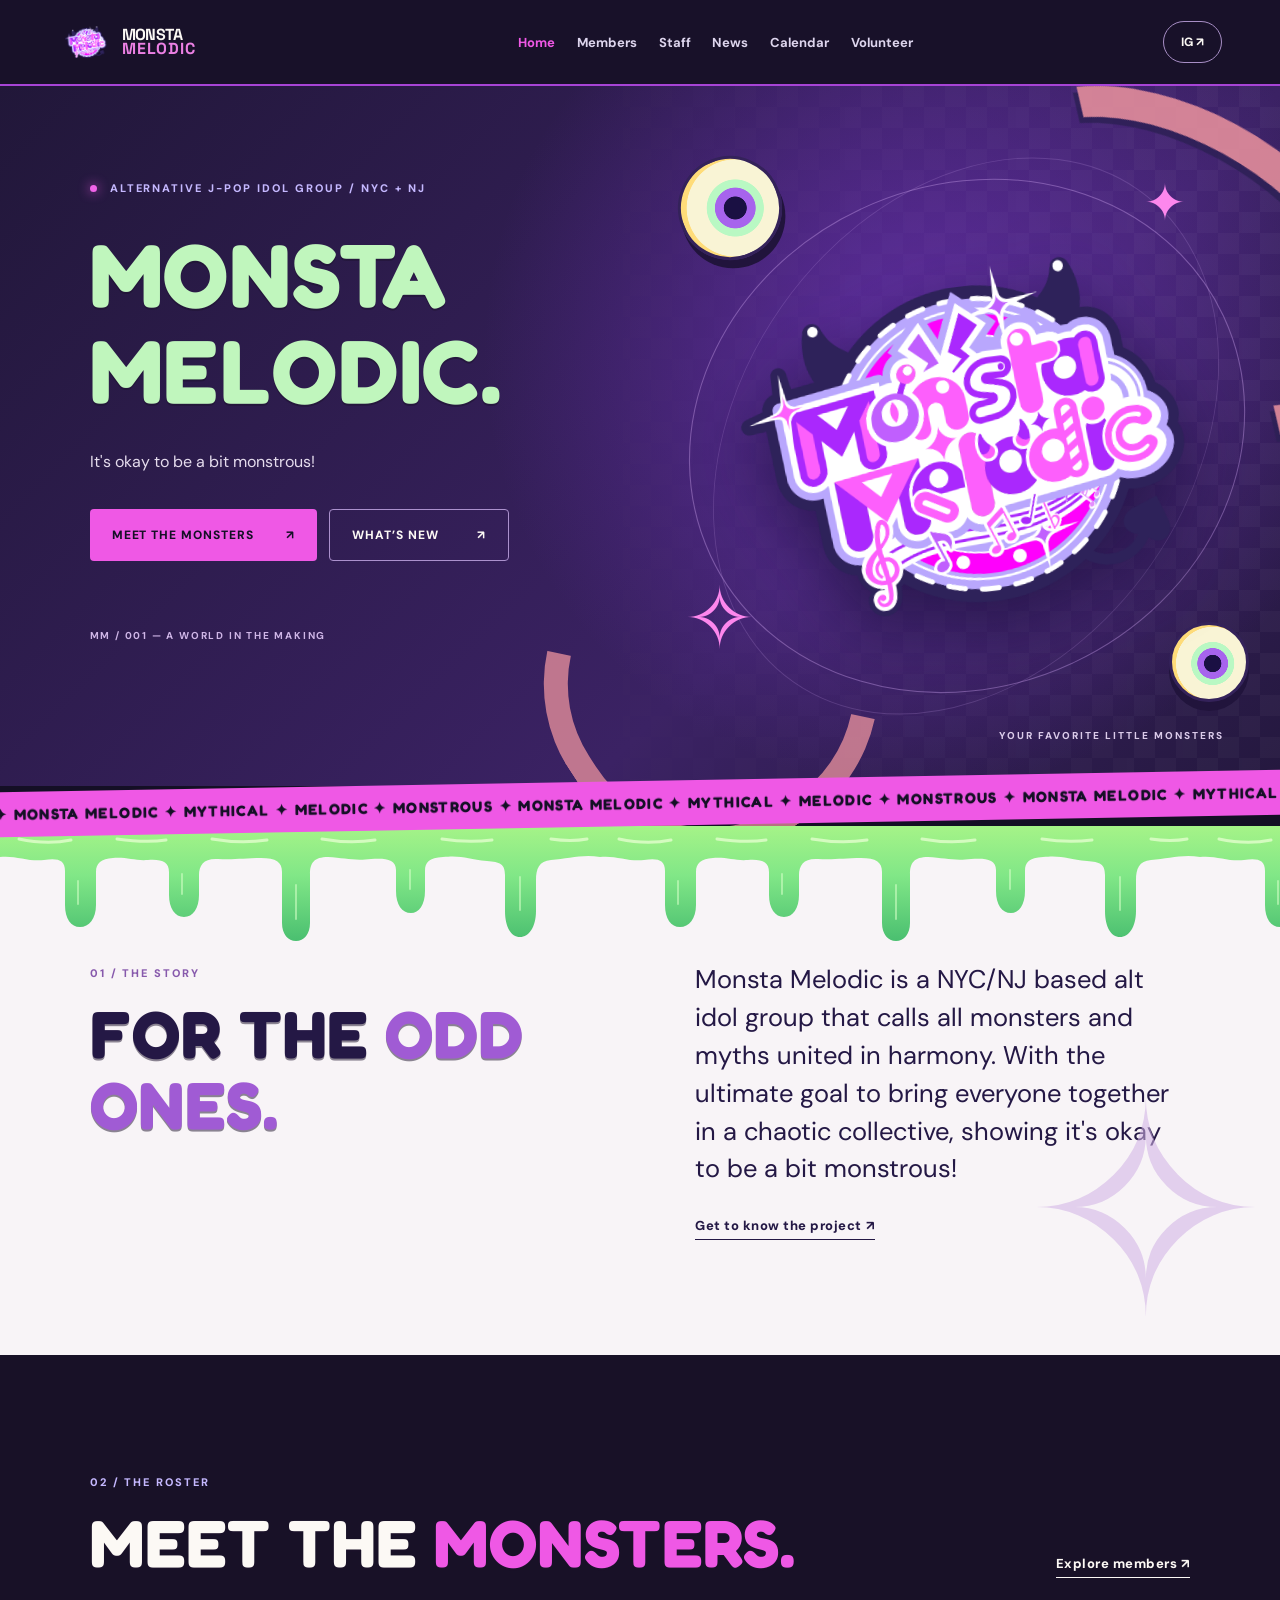
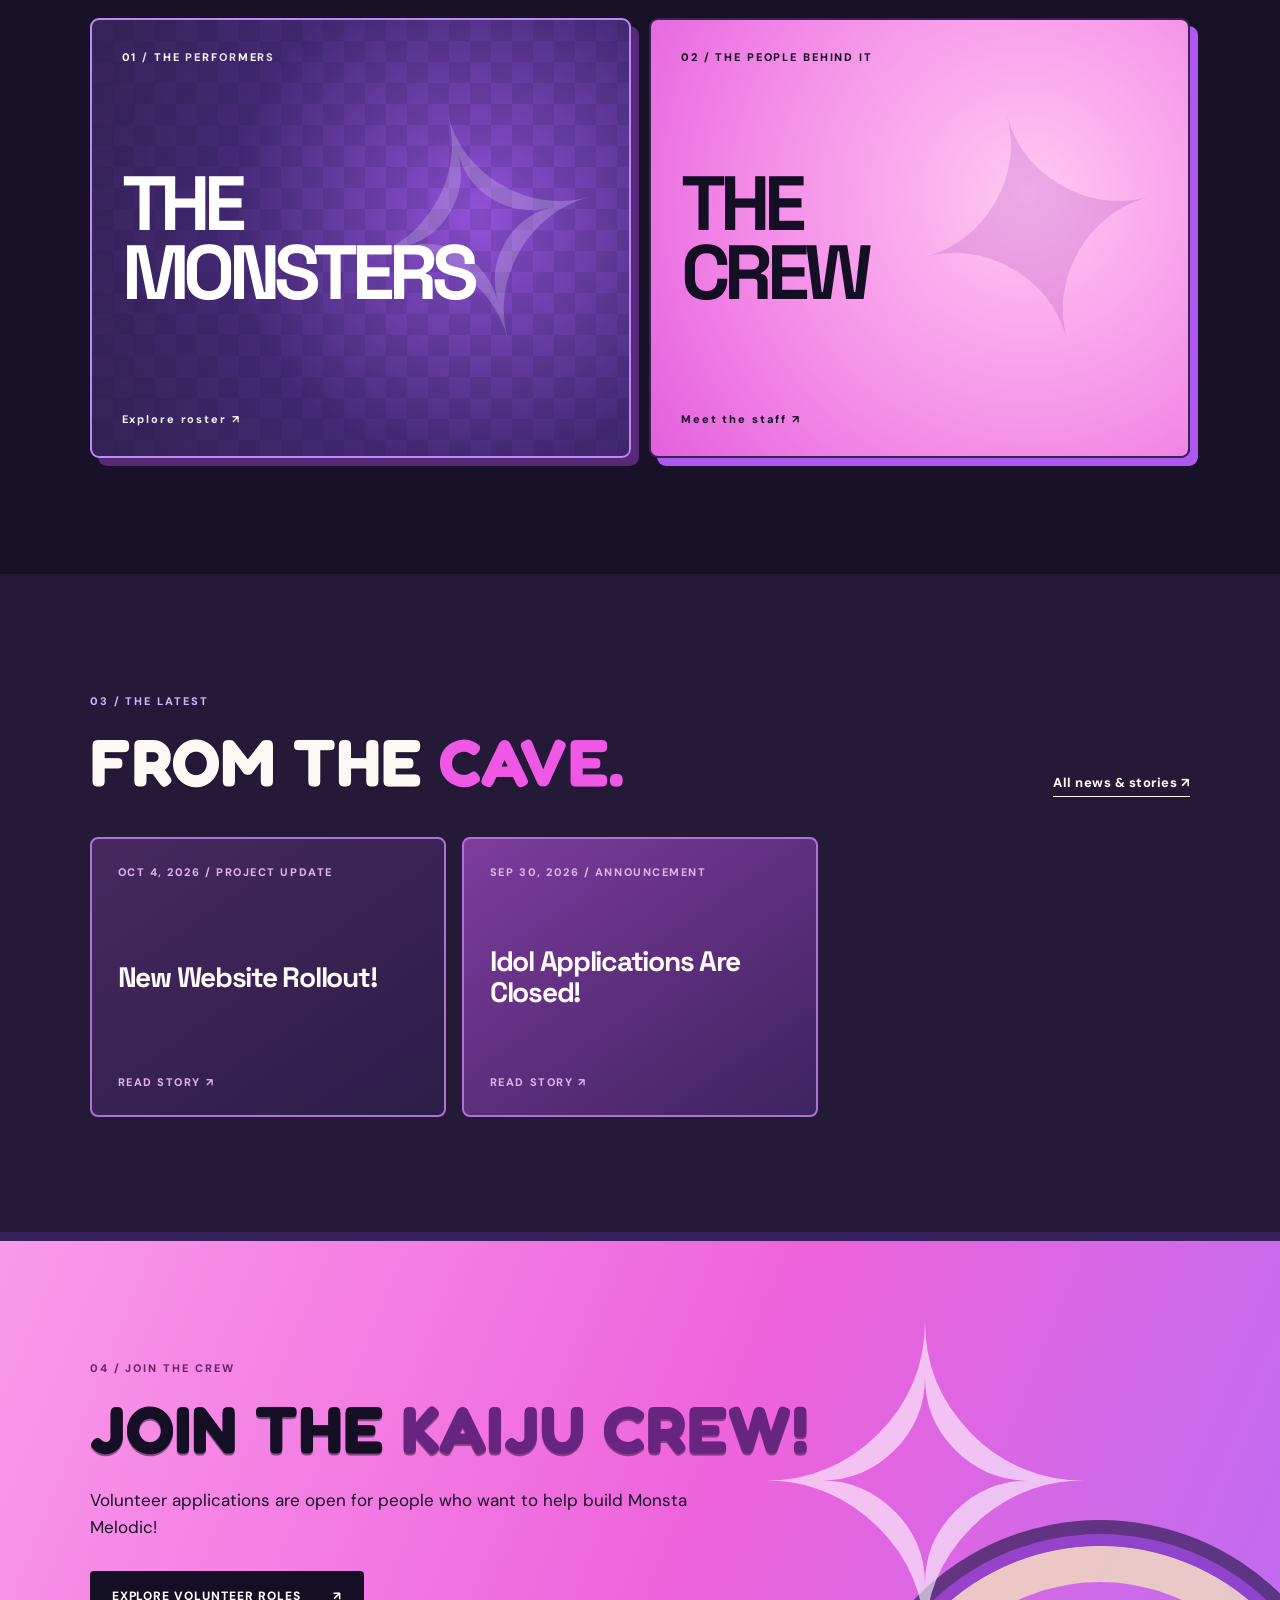
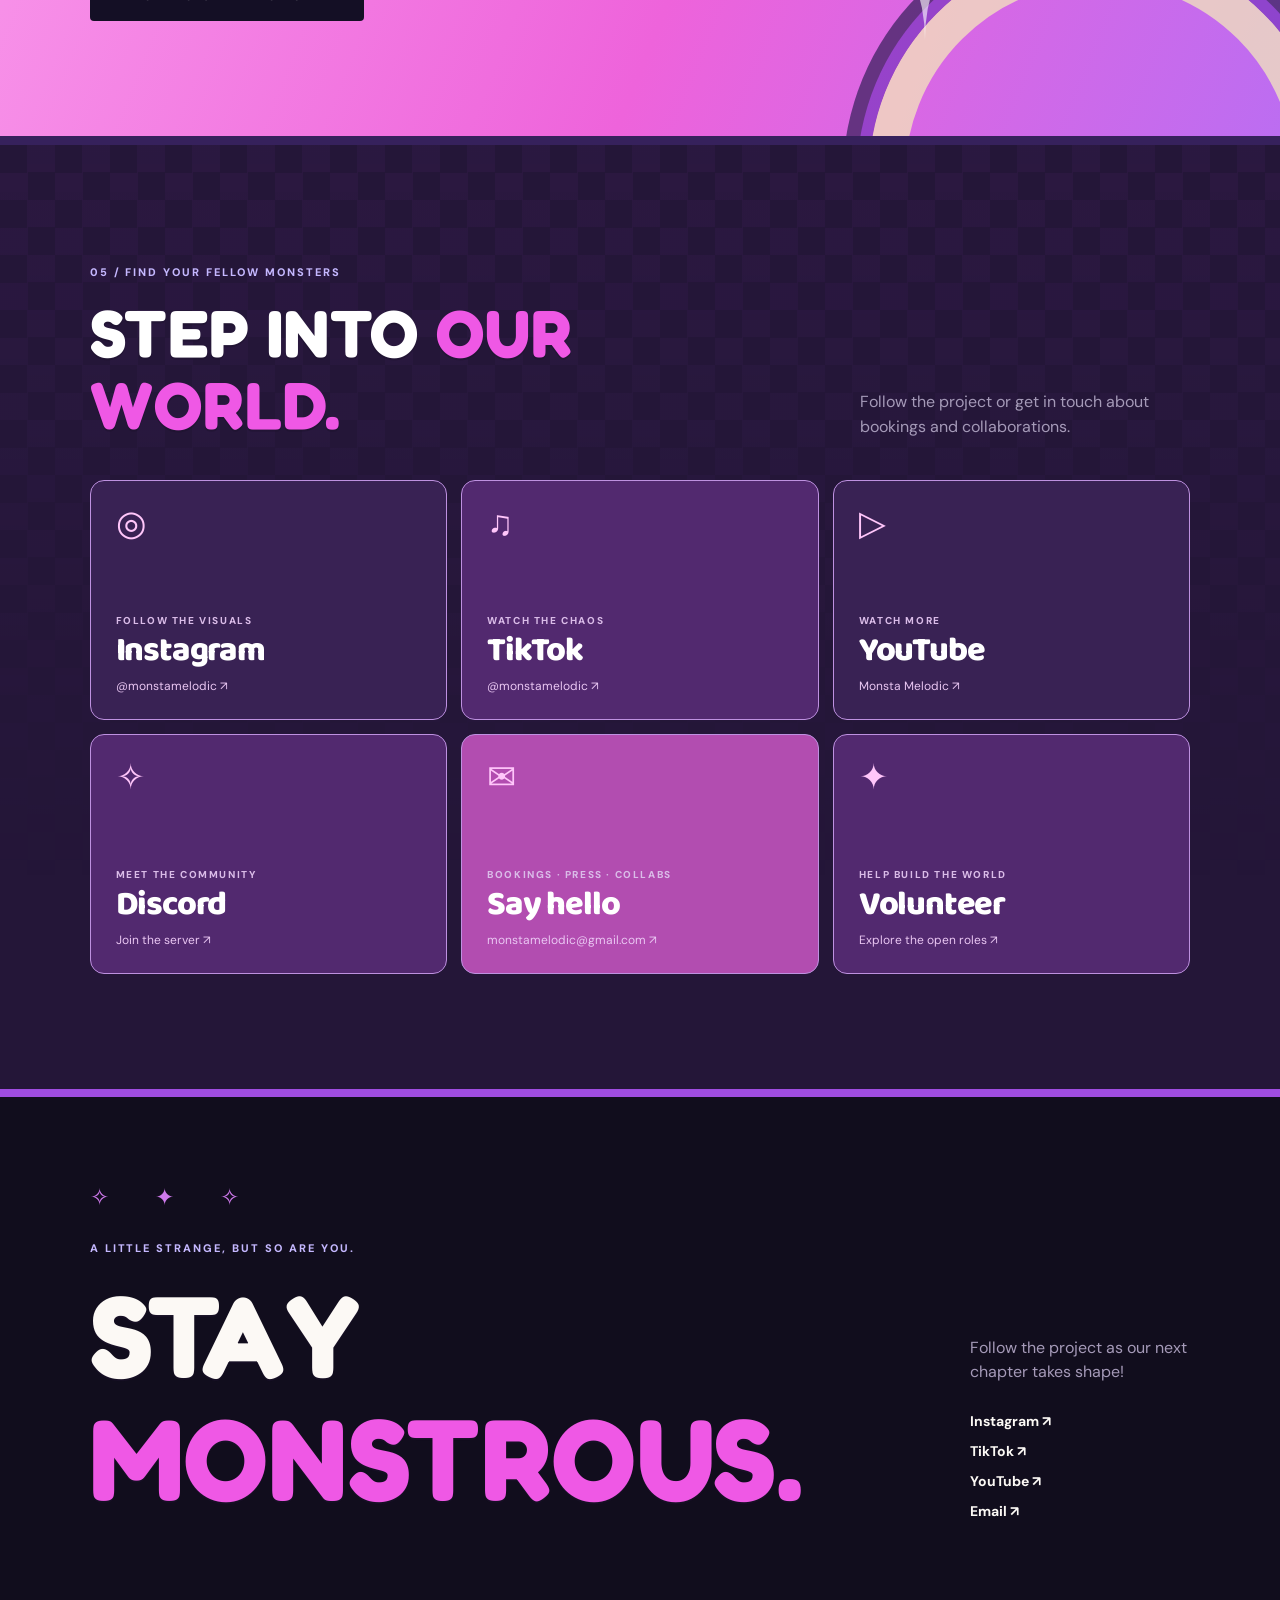
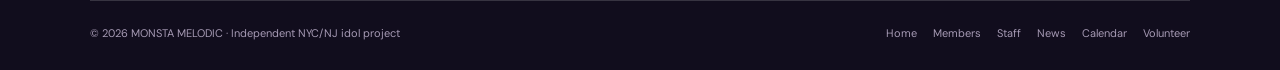
==== commit 80dbf7b1: "Add files via upload" ====
--- a/index.html
+++ b/index.html
@@ -1,12 +1,12 @@
 <!doctype html>
 <html lang="en"><head><meta charset="utf-8"><meta name="viewport" content="width=device-width, initial-scale=1"><meta name="theme-color" content="#271c50"><meta name="description" content="Independent NYC/NJ alternative J-pop idol group. Mythical, melodic, monstrous."><title>Home · Monsta Melodic</title><link rel="icon" href="Logo.png"><link rel="preconnect" href="https://fonts.googleapis.com"><link rel="preconnect" href="https://fonts.gstatic.com" crossorigin><link href="https://fonts.googleapis.com/css2?family=Baloo+2:wght@600;700;800&family=DM+Sans:wght@400;500;600;700;800&family=Fredoka:wght@500;600;700&family=Space+Grotesk:wght@400;500;600;700&display=swap" rel="stylesheet"><link rel="stylesheet" href="styles.css?v=20260930staff"></head>
 <body><a class="skip-link" href="#main">Skip to content</a><div class="site-wrap">
-<header class="site-header"><a class="brand" href="index.html" aria-label="Monsta Melodic home"><img src="Logo.png" alt=""><span>MONSTA<span>MELODIC</span></span></a><button class="menu-toggle" type="button" aria-label="Open menu" aria-expanded="false" aria-controls="site-nav"><span></span><span></span></button><nav id="site-nav" aria-label="Main navigation"><a href="index.html" aria-current="page">Home</a><a href="members.html">Members</a><a href="staff.html">Staff</a><a href="news.html">News</a><a href="calendar.html">Calendar</a><a href="shop.html">Shop</a><a href="applications.html">Volunteer</a></nav><a class="header-social" href="https://www.instagram.com/monstamelodic/" target="_blank" rel="noopener" aria-label="Monsta Melodic Instagram">IG ↗</a></header>
-<main id="main"><section class="hero panel" id="home"><div class="hero-copy"><span class="eyebrow"><i class="status-dot"></i> ALTERNATIVE J-POP IDOL GROUP / NYC + NJ</span><h1 class="hero-title"><span>MONSTA</span><span>MELODIC.</span></h1><p>It's okay to be a bit monstrous!</p><div class="button-row"><a class="button bright" href="members.html">Meet the monsters <span>↗</span></a><a class="button outline" href="news.html">What’s new <span>↗</span></a><a class="button outline" href="shop.html">Shop demo <span>↗</span></a></div><span class="hero-index">MM / 001 — A WORLD IN THE MAKING</span></div><div class="hero-art"><div class="halo halo-one"></div><div class="halo halo-two"></div><div class="sparkle sp-a">✦</div><div class="sparkle sp-b">✧</div><div class="brand-eye eye-left" aria-hidden="true"></div><div class="brand-eye eye-right" aria-hidden="true"></div><img src="Logo.png" alt="Monsta Melodic illustrated logo"><span class="art-label">YOUR FAVORITE LITTLE MONSTERS</span></div></section>
+<header class="site-header"><a class="brand" href="index.html" aria-label="Monsta Melodic home"><img src="Logo.png" alt=""><span>MONSTA<span>MELODIC</span></span></a><button class="menu-toggle" type="button" aria-label="Open menu" aria-expanded="false" aria-controls="site-nav"><span></span><span></span></button><nav id="site-nav" aria-label="Main navigation"><a href="index.html" aria-current="page">Home</a><a href="members.html">Members</a><a href="staff.html">Staff</a><a href="news.html">News</a><a href="calendar.html">Calendar</a><a href="applications.html">Volunteer</a></nav><a class="header-social" href="https://www.instagram.com/monstamelodic/" target="_blank" rel="noopener" aria-label="Monsta Melodic Instagram">IG ↗</a></header>
+<main id="main"><section class="hero panel" id="home"><div class="hero-copy"><span class="eyebrow"><i class="status-dot"></i> ALTERNATIVE J-POP IDOL GROUP / NYC + NJ</span><h1 class="hero-title"><span>MONSTA</span><span>MELODIC.</span></h1><p>It's okay to be a bit monstrous!</p><div class="button-row"><a class="button bright" href="members.html">Meet the monsters <span>↗</span></a><a class="button outline" href="news.html">What’s new <span>↗</span></a></div><span class="hero-index">MM / 001 — A WORLD IN THE MAKING</span></div><div class="hero-art"><div class="halo halo-one"></div><div class="halo halo-two"></div><div class="sparkle sp-a">✦</div><div class="sparkle sp-b">✧</div><div class="brand-eye eye-left" aria-hidden="true"></div><div class="brand-eye eye-right" aria-hidden="true"></div><img src="Logo.png" alt="Monsta Melodic illustrated logo"><span class="art-label">YOUR FAVORITE LITTLE MONSTERS</span></div></section>
 <div class="marquee" aria-label="Monsta Melodic · Mythical · Melodic · Monstrous"><div class="marquee-track" aria-hidden="true"><span>✦ MONSTA MELODIC ✦ MYTHICAL ✦ MELODIC ✦ MONSTROUS ✦ MONSTA MELODIC ✦ MYTHICAL ✦ MELODIC ✦ MONSTROUS ✦ MONSTA MELODIC ✦ MYTHICAL ✦ MELODIC ✦ MONSTROUS ✦ MONSTA MELODIC ✦ MYTHICAL ✦ MELODIC ✦ MONSTROUS ✦ MONSTA MELODIC ✦ MYTHICAL ✦ MELODIC ✦ MONSTROUS </span><span>✦ MONSTA MELODIC ✦ MYTHICAL ✦ MELODIC ✦ MONSTROUS ✦ MONSTA MELODIC ✦ MYTHICAL ✦ MELODIC ✦ MONSTROUS ✦ MONSTA MELODIC ✦ MYTHICAL ✦ MELODIC ✦ MONSTROUS ✦ MONSTA MELODIC ✦ MYTHICAL ✦ MELODIC ✦ MONSTROUS ✦ MONSTA MELODIC ✦ MYTHICAL ✦ MELODIC ✦ MONSTROUS </span></div></div>
 <section class="section split-intro" id="about"><div><span class="eyebrow">01 / THE STORY</span><h2>FOR THE <em>ODD ONES.</em></h2></div><div><p>Monsta Melodic is a NYC/NJ based alt idol group that calls all monsters and myths united in harmony. With the ultimate goal to bring everyone together in a chaotic collective, showing it's okay to be a bit monstrous!</p><a class="text-link" href="members.html">Get to know the project ↗</a></div></section>
 <section class="section feature-section"><div class="section-head"><div><span class="eyebrow">02 / THE ROSTER</span><h2>MEET THE <em>MONSTERS.</em></h2></div><a class="text-link" href="members.html">Explore members ↗</a></div><div class="feature-grid"><a href="members.html" class="feature-card feature-purple"><span>01 / THE PERFORMERS</span><div class="feature-symbol">✧</div><strong>THE<br>MONSTERS</strong><span class="feature-arrow">Explore roster ↗</span></a><a href="staff.html" class="feature-card feature-pink"><span>02 / THE PEOPLE BEHIND IT</span><div class="feature-symbol">✦</div><strong>THE<br>CREW</strong><span class="feature-arrow">Meet the staff ↗</span></a></div></section>
 <section class="section latest-section"><div class="section-head"><div><span class="eyebrow">03 / THE LATEST</span><h2>FROM THE <em>CAVE.</em></h2></div><a class="text-link" href="news.html">All news & stories ↗</a></div><div id="latest-posts" class="latest-grid"><a class="news-tile" href="news.html"><span>PROJECT UPDATES</span><h3>Catch up with Monsta Melodic</h3><span>Read the news ↗</span></a></div></section>
 <section class="section join-section" id="volunteer"><div><span class="eyebrow">04 / JOIN THE CREW</span><h2>JOIN THE <em>KAIJU CREW!</em></h2><p>Volunteer applications are open for people who want to help build Monsta Melodic!</p><a class="button dark" href="applications.html">Explore volunteer roles <span>↗</span></a></div><span class="join-star" aria-hidden="true">✧</span></section>
 <section class="section social-section" id="contact"><div class="section-head"><div><span class="eyebrow">05 / FIND YOUR FELLOW MONSTERS</span><h2>STEP INTO <em>OUR WORLD.</em></h2></div><p>Follow the project or get in touch about bookings and collaborations.</p></div><div class="social-grid"><a class="social-card" href="https://www.instagram.com/monstamelodic/" target="_blank" rel="noopener"><span class="social-symbol">◎</span><span>FOLLOW THE VISUALS</span><strong>Instagram</strong><small>@monstamelodic ↗</small></a><a class="social-card" href="https://www.tiktok.com/@monstamelodic" target="_blank" rel="noopener"><span class="social-symbol">♫</span><span>WATCH THE CHAOS</span><strong>TikTok</strong><small>@monstamelodic ↗</small></a><a class="social-card" href="https://www.youtube.com/channel/UCwxbz_F4ipwJG1VYpBXucgw?themeRefresh=1" target="_blank" rel="noopener"><span class="social-symbol">▷</span><span>WATCH MORE</span><strong>YouTube</strong><small>Monsta Melodic ↗</small></a><button class="social-card discord-trigger" type="button"><span class="social-symbol">✧</span><span>MEET THE COMMUNITY</span><strong>Discord</strong><small>Join the server ↗</small></button><a class="social-card social-email" href="mailto:monstamelodic@gmail.com"><span class="social-symbol">✉</span><span>BOOKINGS · PRESS · COLLABS</span><strong>Say hello</strong><small>monstamelodic@gmail.com ↗</small></a><a class="social-card social-volunteer" href="applications.html"><span class="social-symbol">✦</span><span>HELP BUILD THE WORLD</span><strong>Volunteer</strong><small>Explore the open roles ↗</small></a></div></section></main>
-<footer class="site-footer"><div class="footer-lead"><div><span class="eyebrow">A little strange, but so are you.</span><h2>STAY<br><em>MONSTROUS.</em></h2></div><div class="footer-connect"><p>Follow the project as our next chapter takes shape!</p><a href="https://www.instagram.com/monstamelodic/" target="_blank" rel="noopener">Instagram ↗</a><a href="https://www.tiktok.com/@monstamelodic" target="_blank" rel="noopener">TikTok ↗</a><a href="https://www.youtube.com/channel/UCwxbz_F4ipwJG1VYpBXucgw?themeRefresh=1" target="_blank" rel="noopener">YouTube ↗</a><a href="mailto:monstamelodic@gmail.com">Email ↗</a></div></div><div class="footer-bottom"><span>© 2026 MONSTA MELODIC · Independent NYC/NJ idol project</span><nav aria-label="Footer navigation"><a href="index.html">Home</a><a href="members.html">Members</a><a href="staff.html">Staff</a><a href="news.html">News</a><a href="calendar.html">Calendar</a><a href="shop.html">Shop</a><a href="applications.html">Volunteer</a></nav></div></footer></div><script src="script.js?v=20260930staff" defer></script></body></html>
+<footer class="site-footer"><div class="footer-lead"><div><span class="eyebrow">A little strange, but so are you.</span><h2>STAY<br><em>MONSTROUS.</em></h2></div><div class="footer-connect"><p>Follow the project as our next chapter takes shape!</p><a href="https://www.instagram.com/monstamelodic/" target="_blank" rel="noopener">Instagram ↗</a><a href="https://www.tiktok.com/@monstamelodic" target="_blank" rel="noopener">TikTok ↗</a><a href="https://www.youtube.com/channel/UCwxbz_F4ipwJG1VYpBXucgw?themeRefresh=1" target="_blank" rel="noopener">YouTube ↗</a><a href="mailto:monstamelodic@gmail.com">Email ↗</a></div></div><div class="footer-bottom"><span>© 2026 MONSTA MELODIC · Independent NYC/NJ idol project</span><nav aria-label="Footer navigation"><a href="index.html">Home</a><a href="members.html">Members</a><a href="staff.html">Staff</a><a href="news.html">News</a><a href="calendar.html">Calendar</a><a href="applications.html">Volunteer</a></nav></div></footer></div><script src="script.js?v=20260930staff" defer></script></body></html>
